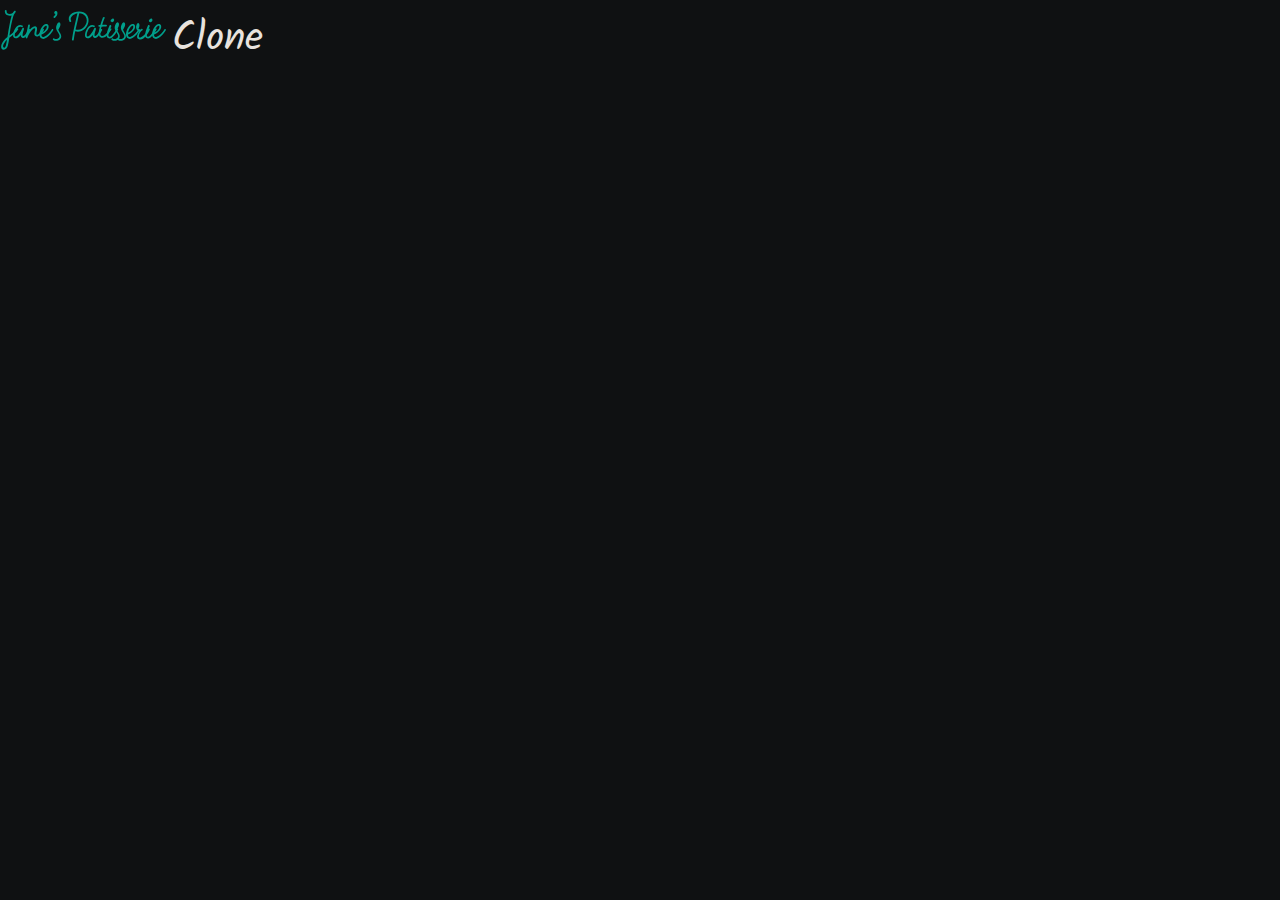
==== BakewellTart.html @ 90a3a9bd "day2" ====
<!DOCTYPE html>
<html lang="en">
<head>
    <meta charset="UTF-8">
    <meta http-equiv="X-UA-Compatible" content="IE=edge">
    <meta name="viewport" content="width=device-width, initial-scale=1.0">
    <title>BakewellTart</title>
    <link rel="stylesheet" href="css/main.css">
</head>
<body>
    <div>
        <a class="logo" href="index.html"><img class="logo-size" src='image/jp-logo.svg' alt="jp-logo"> <span class="clone">Clone</span> </a>
        </div>

</body>
</html>
---- css/main.css ----
@import url("https://fonts.googleapis.com/css2?family=Cormorant+Garamond:wght@300&family=Kalam&family=Playfair+Display&family=Square+Peg&display=swap");
* {
  -webkit-box-sizing: border-box;
          box-sizing: border-box;
}

.container {
  -webkit-box-sizing: border-box;
          box-sizing: border-box;
  display: inline-block;
  padding: 10px;
  height: 300px;
}

.left, .right {
  width: 20%;
}

.middle {
  width: 20%;
}

.container1 {
  margin-top: 57px;
  margin-left: 5%;
  font-family: 'Lucida Sans', 'Lucida Sans Regular', 'Lucida Grande', 'Lucida Sans Unicode', Geneva, Verdana, sans-serif;
  margin-left: 5%;
  -webkit-box-flex: 50%;
      -ms-flex: 50%;
          flex: 50%;
  padding-left: 10px;
  width: 40%;
  margin-bottom: 20%;
}

.left-container {
  width: 50%;
}

ul {
  list-style-type: none;
}

.container2 {
  display: -webkit-box;
  display: -ms-flexbox;
  display: flex;
  -webkit-box-orient: horizontal;
  -webkit-box-direction: normal;
      -ms-flex-direction: row;
          flex-direction: row;
  font-family: 'Lucida Sans', 'Lucida Sans Regular', 'Lucida Grande', 'Lucida Sans Unicode', Geneva, Verdana, sans-serif;
  -webkit-box-pack: end;
      -ms-flex-pack: end;
          justify-content: flex-end;
  margin-right: 5%;
  width: 40%;
  margin-bottom: 20%;
}

.container3 {
  width: 60%;
  background: url("home-header-2022.png") right/cover no-repeat;
}

.container4 {
  background: url("brownies.png") left/cover no-repeat;
  background-size: 80%;
  width: 60%;
}

.right-container {
  width: 40%;
}

.about-me {
  -webkit-box-pack: end;
      -ms-flex-pack: end;
          justify-content: flex-end;
}

.blue {
  font-size: 13px;
  color: aqua;
}

#links li {
  float: right;
  height: auto;
  width: 40px;
  margin-right: 20px;
}

.button {
  position: relative;
  color: #e8e3de;
  border: 5px;
  font-weight: 500;
  background-color: #04d4a7;
  display: inline-block;
  margin: 4px 2px;
  cursor: pointer;
}

.logo {
  -webkit-box-pack: end;
      -ms-flex-pack: end;
          justify-content: flex-end;
}

.logo-size {
  height: 50px;
  width: auto;
}

.clone {
  font-family: 'Kalam', cursive;
  font-size: 40px;
  color: #e8e3de;
}

h1 {
  color: #e8e3de;
  font-family: 'Playfair Display', serif;
  font-size: 35px;
  letter-spacing: 3px;
  line-height: 1.2;
}

h2 {
  color: #e8e3de;
  font-family: 'Playfair Display', serif;
  font-size: 30px;
  letter-spacing: 3px;
  line-height: 1.2;
}

.paragraph {
  color: #e8e3de;
  font-family: 'Cormorant Garamond', serif;
  font-size: 18px;
  letter-spacing: 1px;
  word-spacing: 1px;
  line-height: 1.8;
  font-weight: 700;
}

.row {
  display: -webkit-box;
  display: -ms-flexbox;
  display: flex;
}

.row2:after {
  -webkit-box-sizing: border-box;
          box-sizing: border-box;
  content: "";
  display: table;
  clear: both;
}

#row3 {
  display: inline;
}

.latest-recipe {
  display: inline;
}

.column {
  position: relative;
  width: 100%/3;
}

/* Stops the float property from affecting content after the columns */
.images {
  width: 100%;
  height: auto;
}

.text {
  position: flex;
  color: #e8e3de;
}

body {
  background-color: #0f1112;
  margin: 0%;
}

a:link, a:visited, a:hover, a:active {
  color: #000000;
  text-decoration: none;
}

.big-image.width {
  height: 500px;
  background: url("GlazedLemonCookies1-2-500x500.jpg") center/cover no-repeat;
  -webkit-box-pack: center;
      -ms-flex-pack: center;
          justify-content: center;
}

.menu.width {
  margin-top: 50px;
  -webkit-box-pack: center;
      -ms-flex-pack: center;
          justify-content: center;
}

.width {
  margin-left: auto;
  margin-right: auto;
  max-width: 1300px;
}
/*# sourceMappingURL=main.css.map */
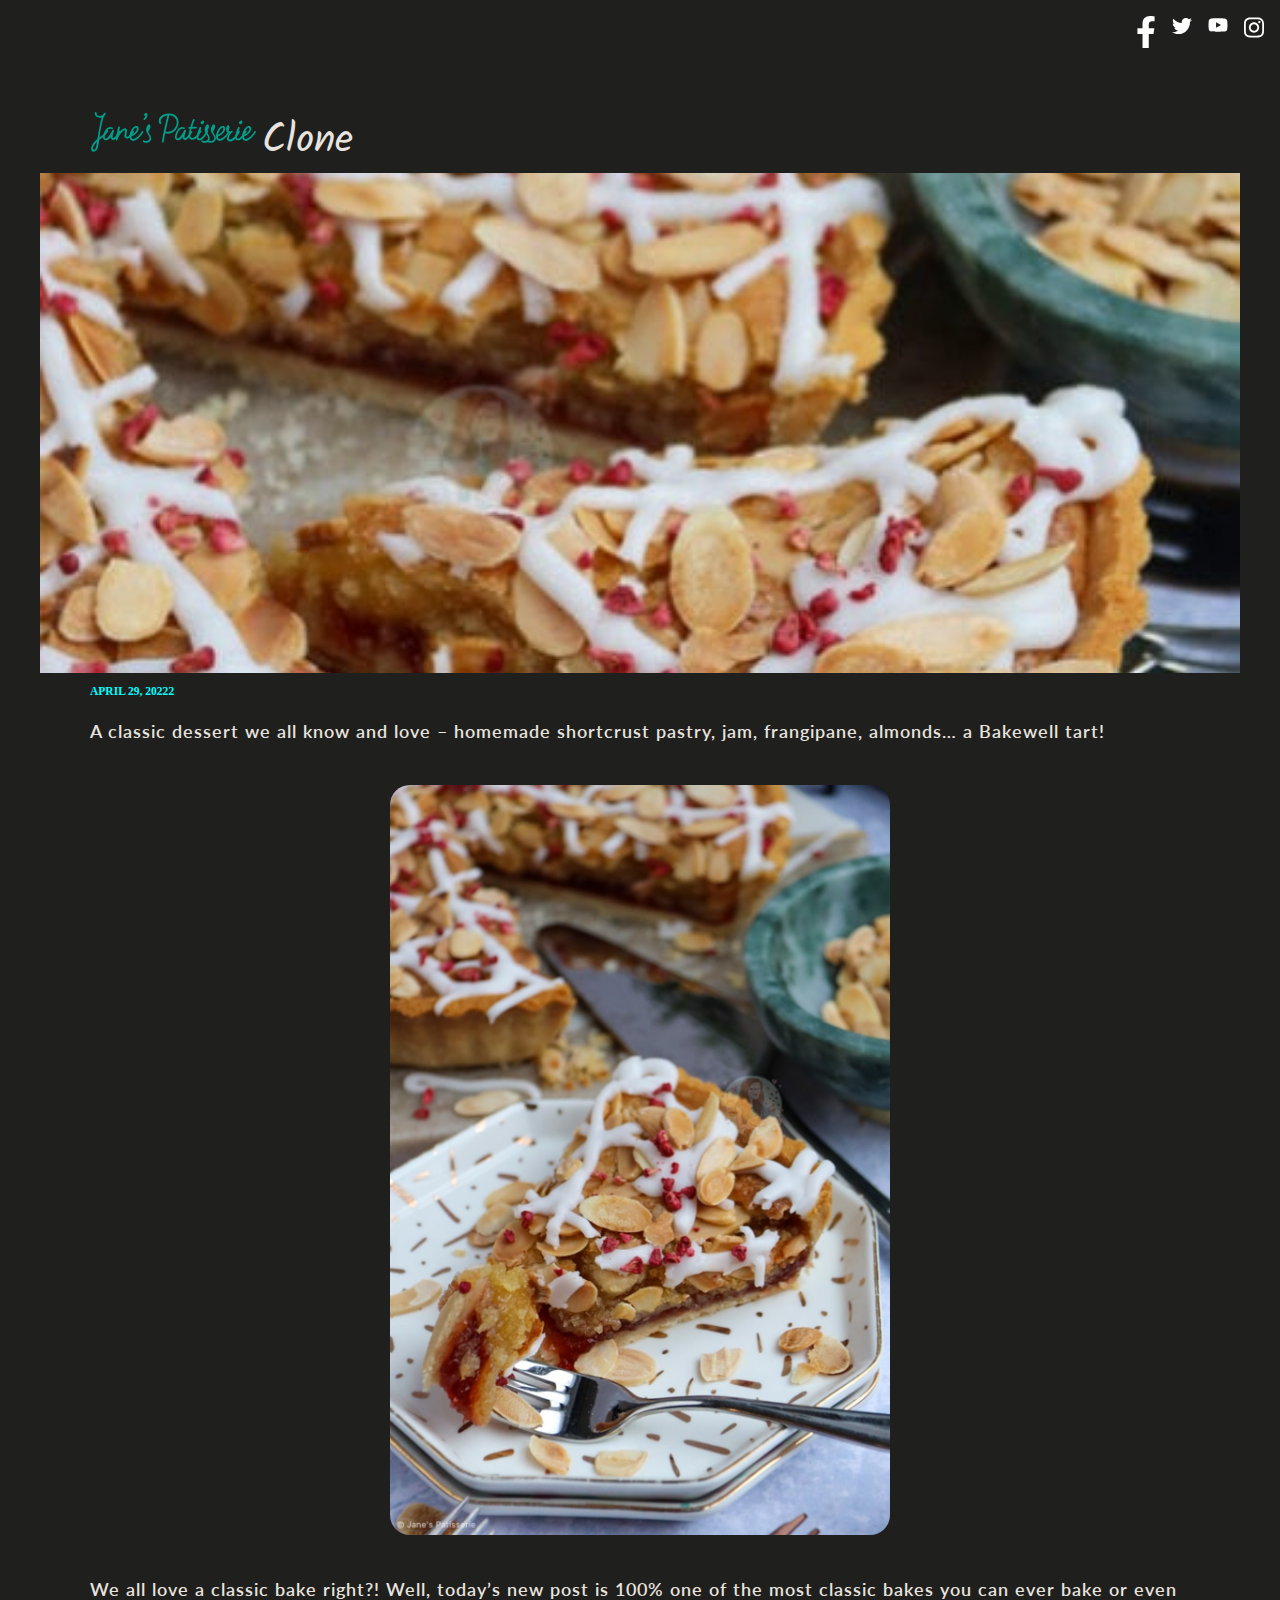
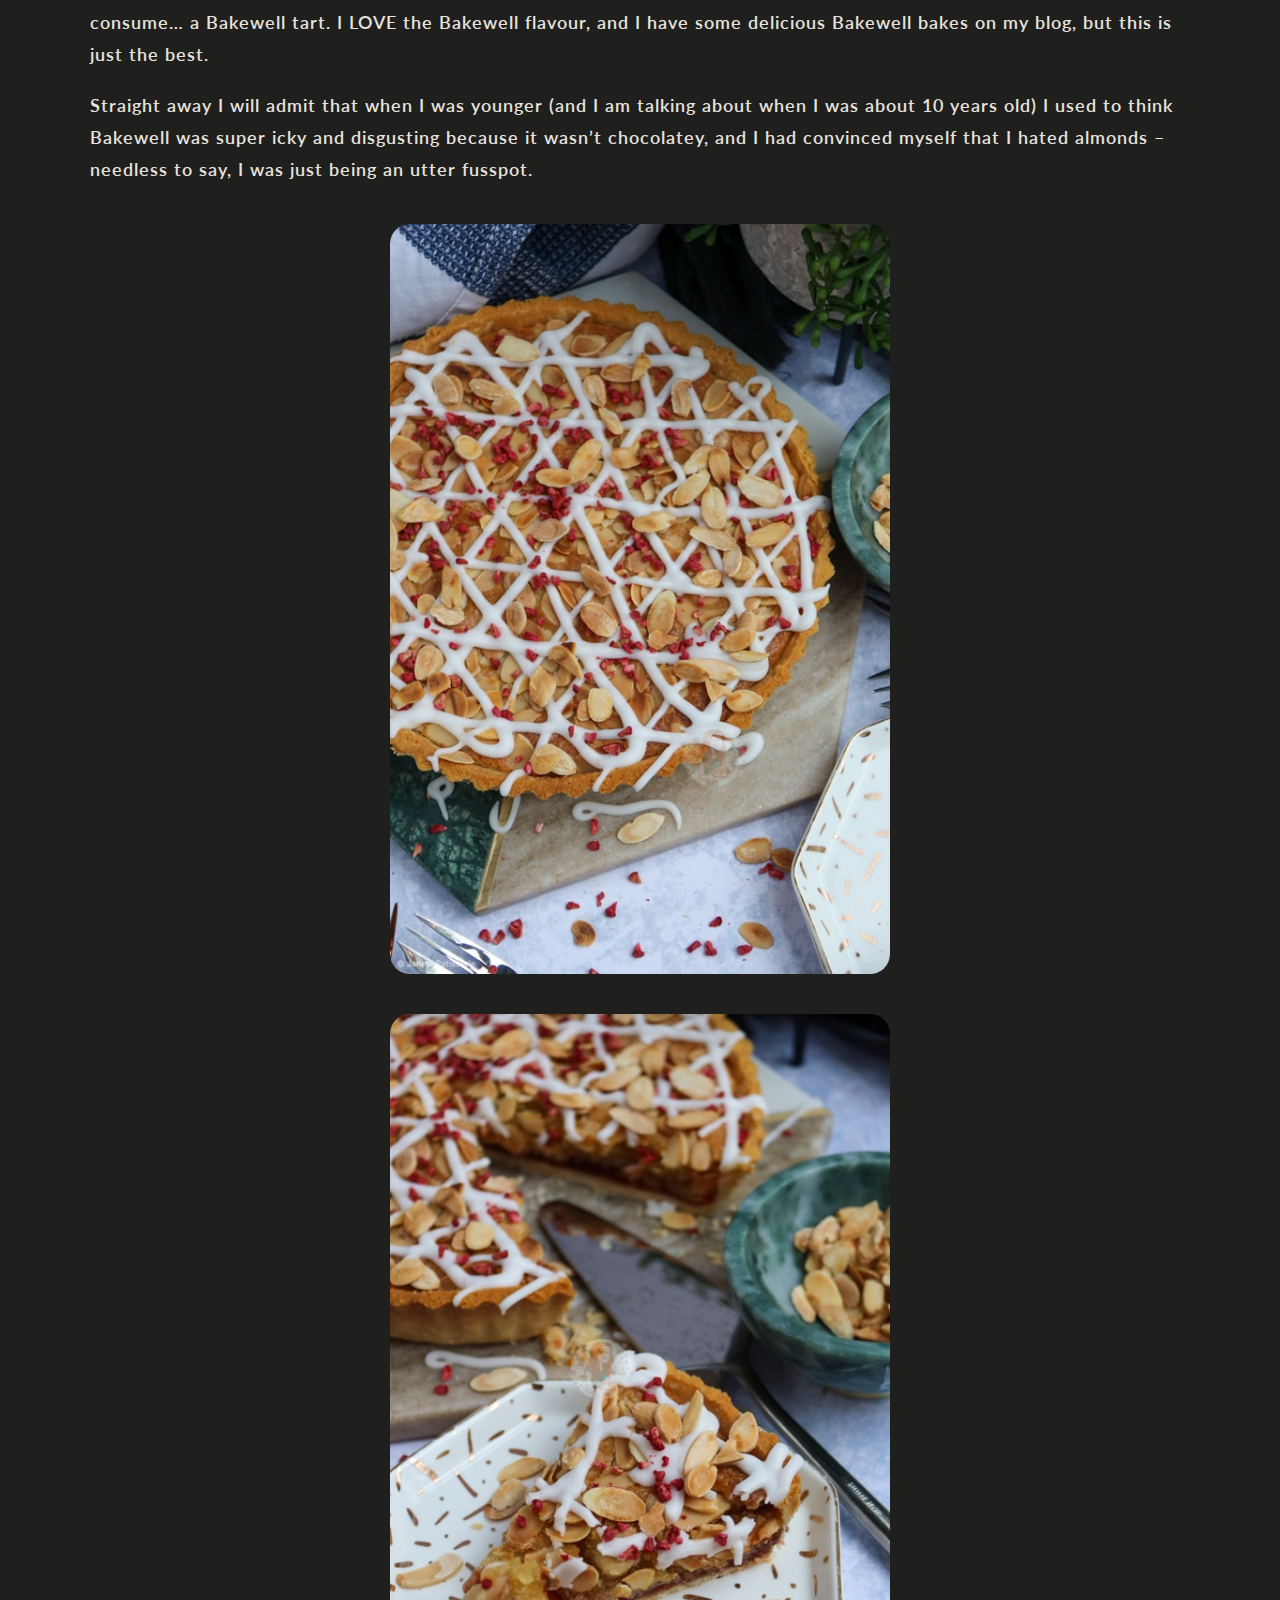
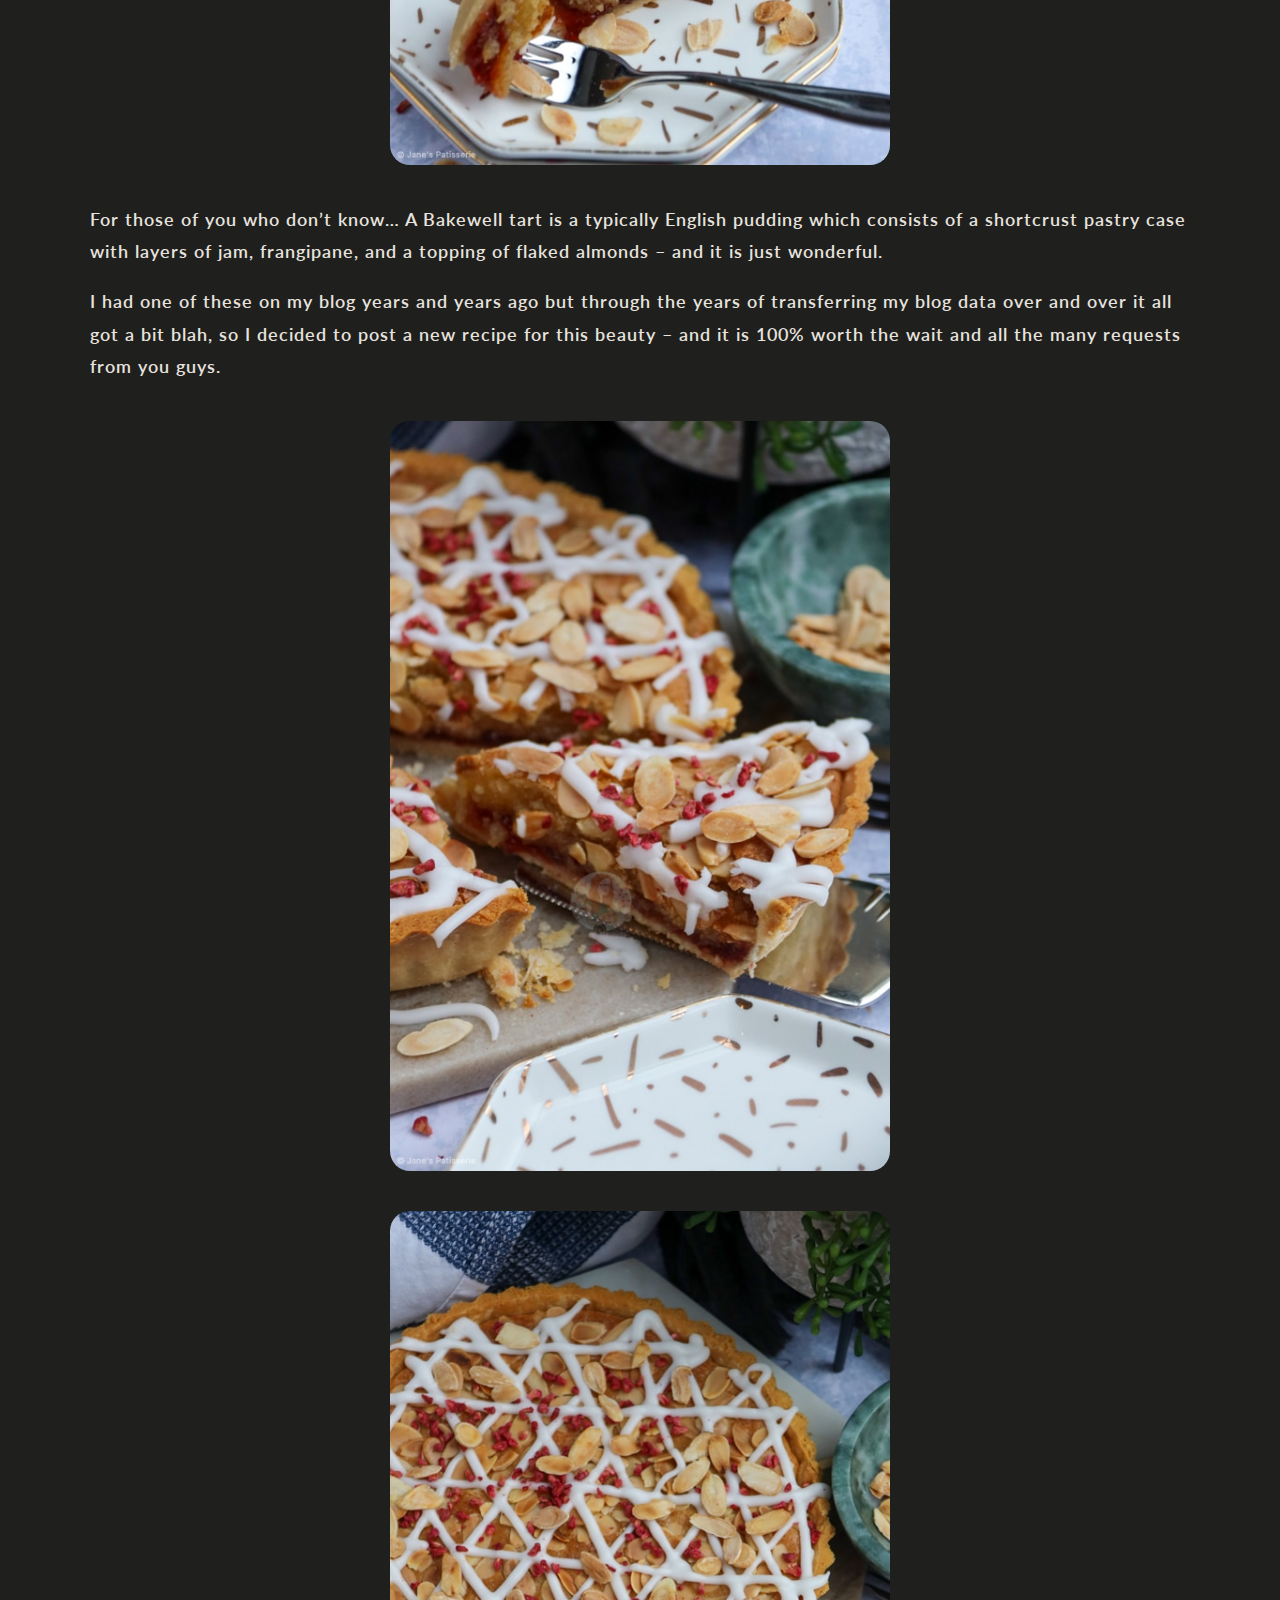
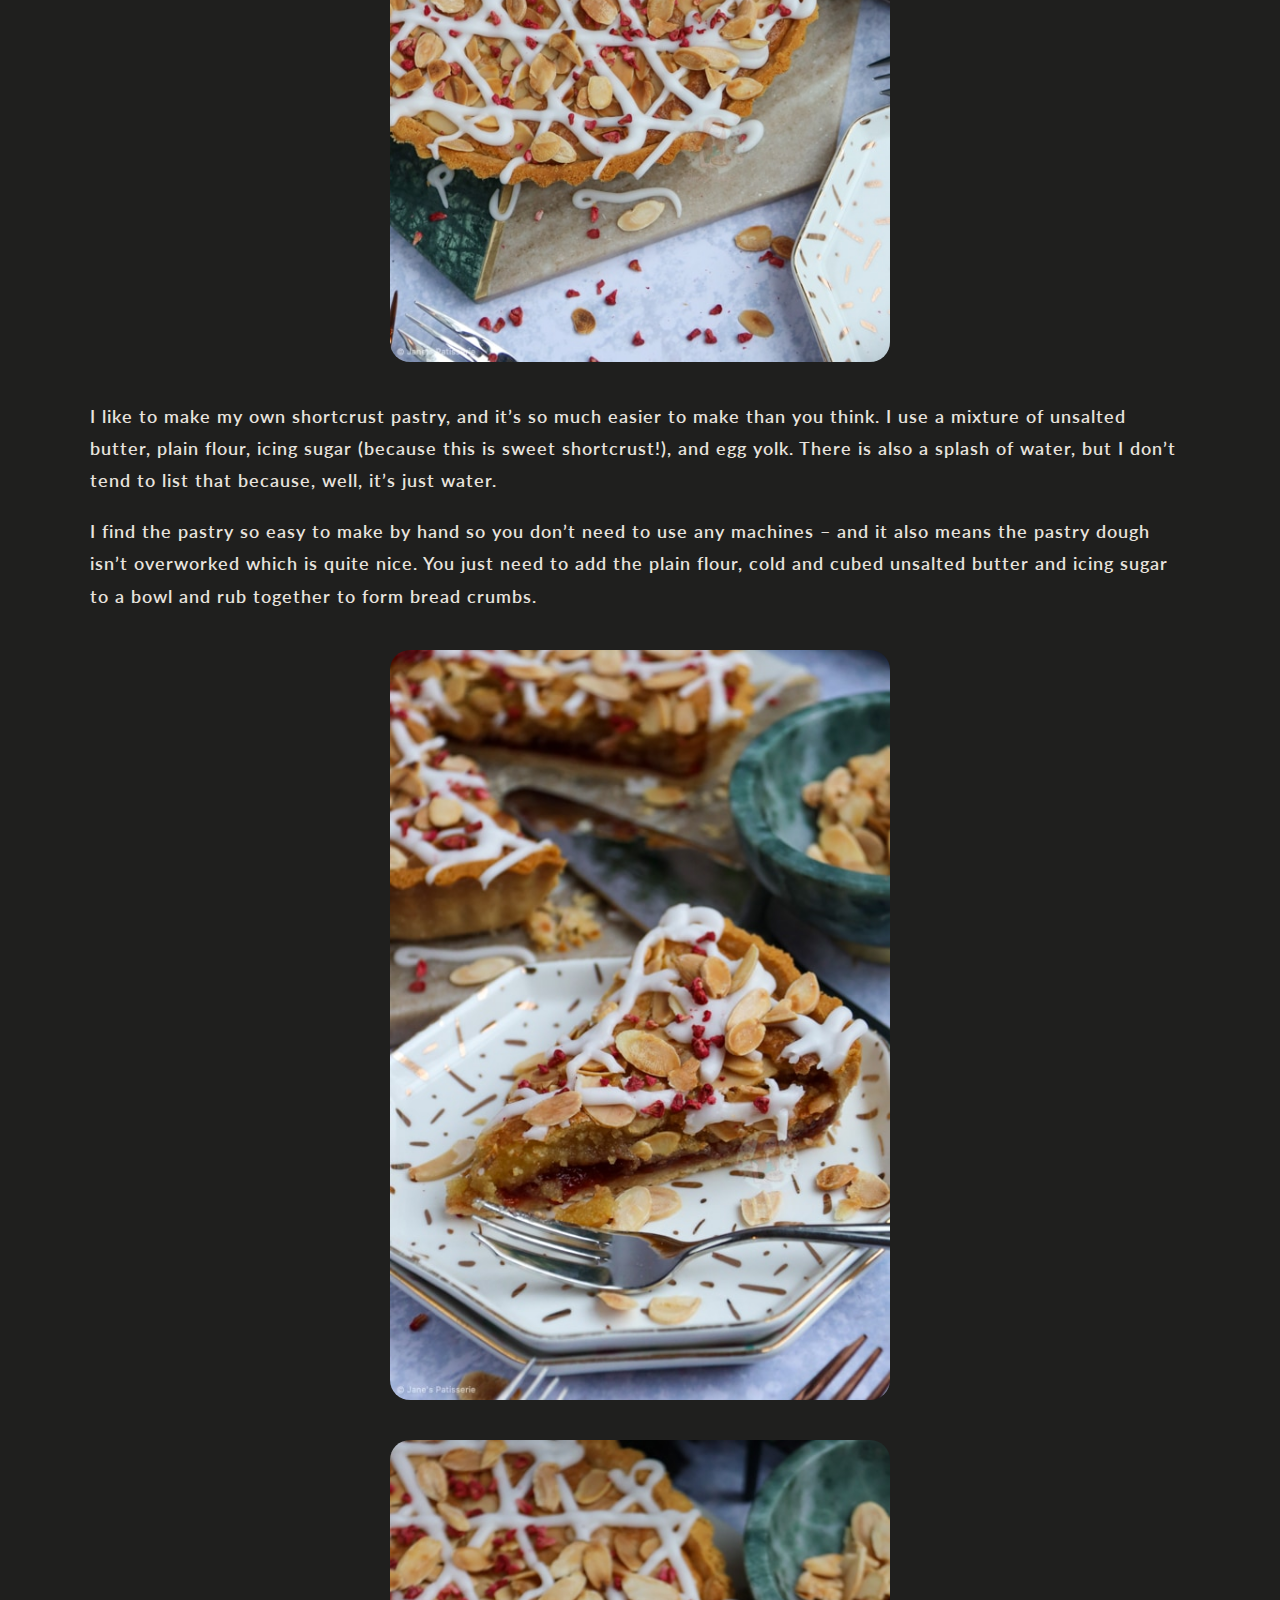
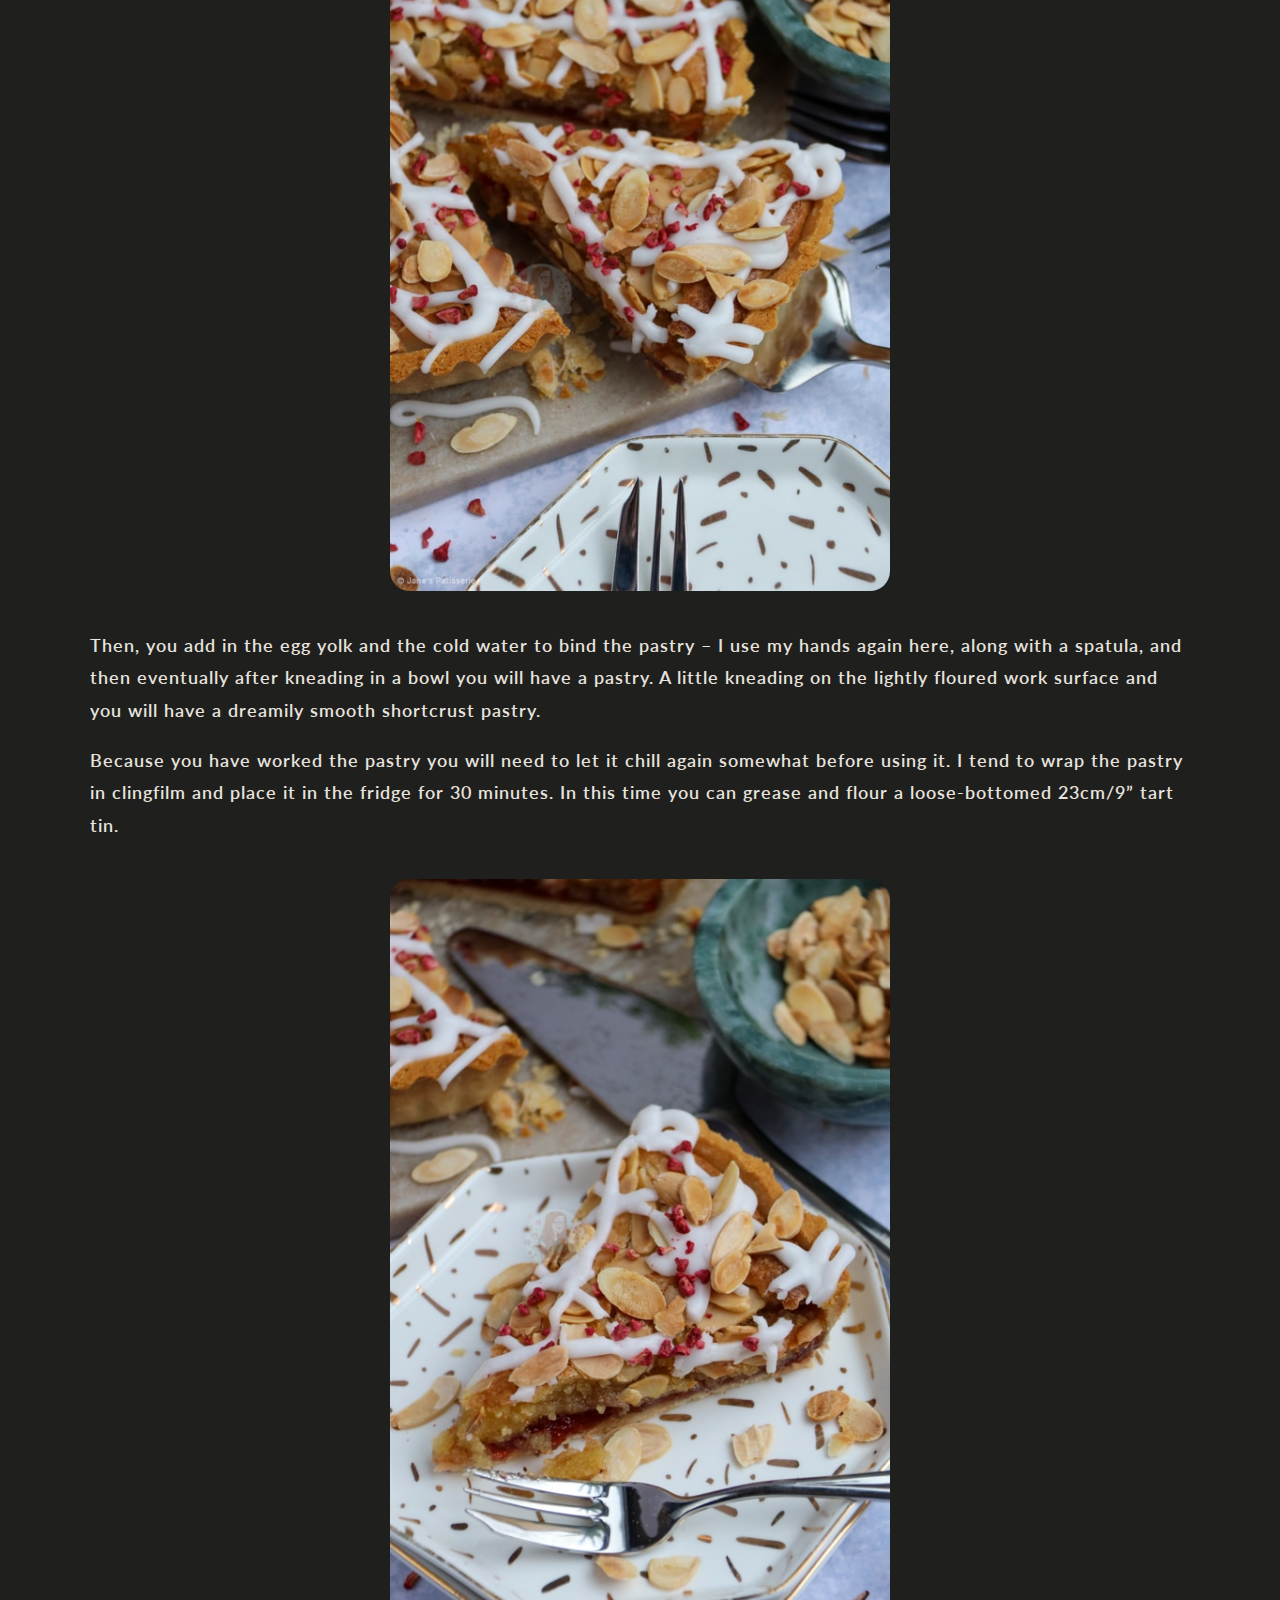
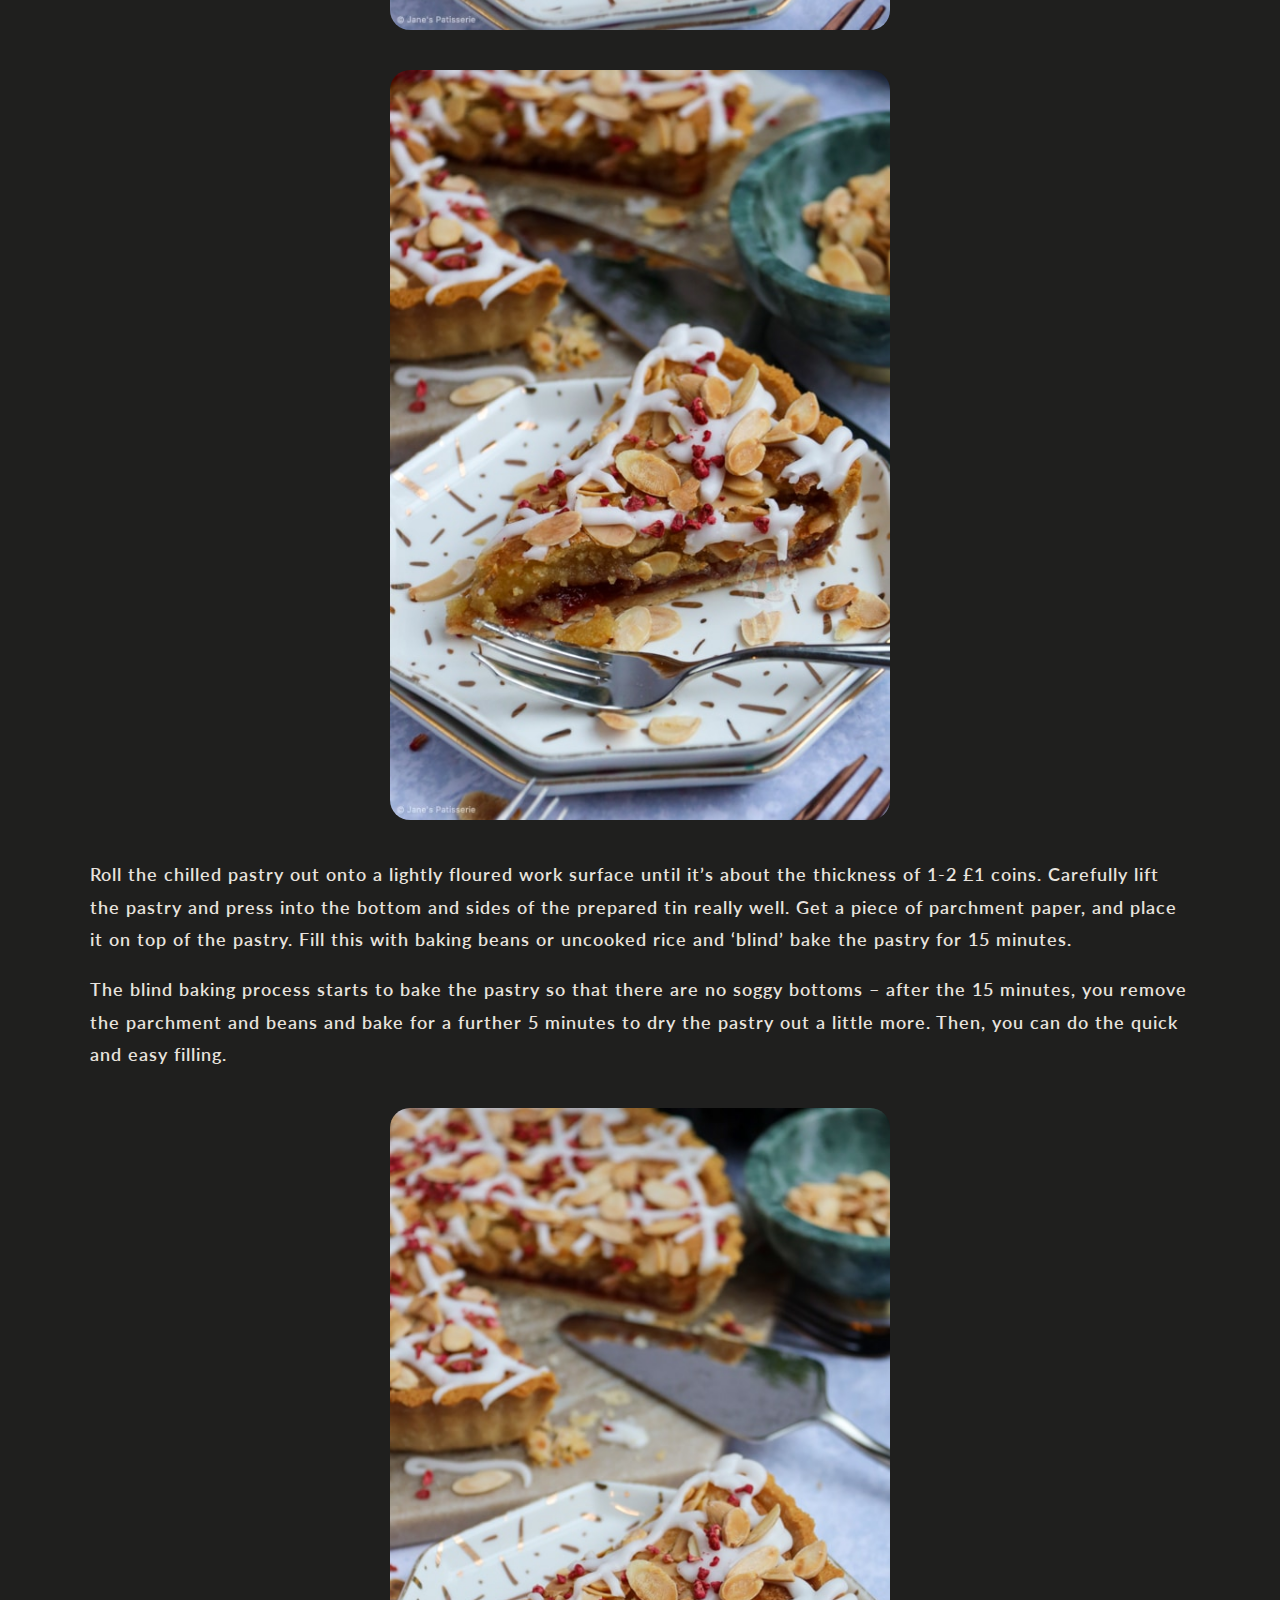
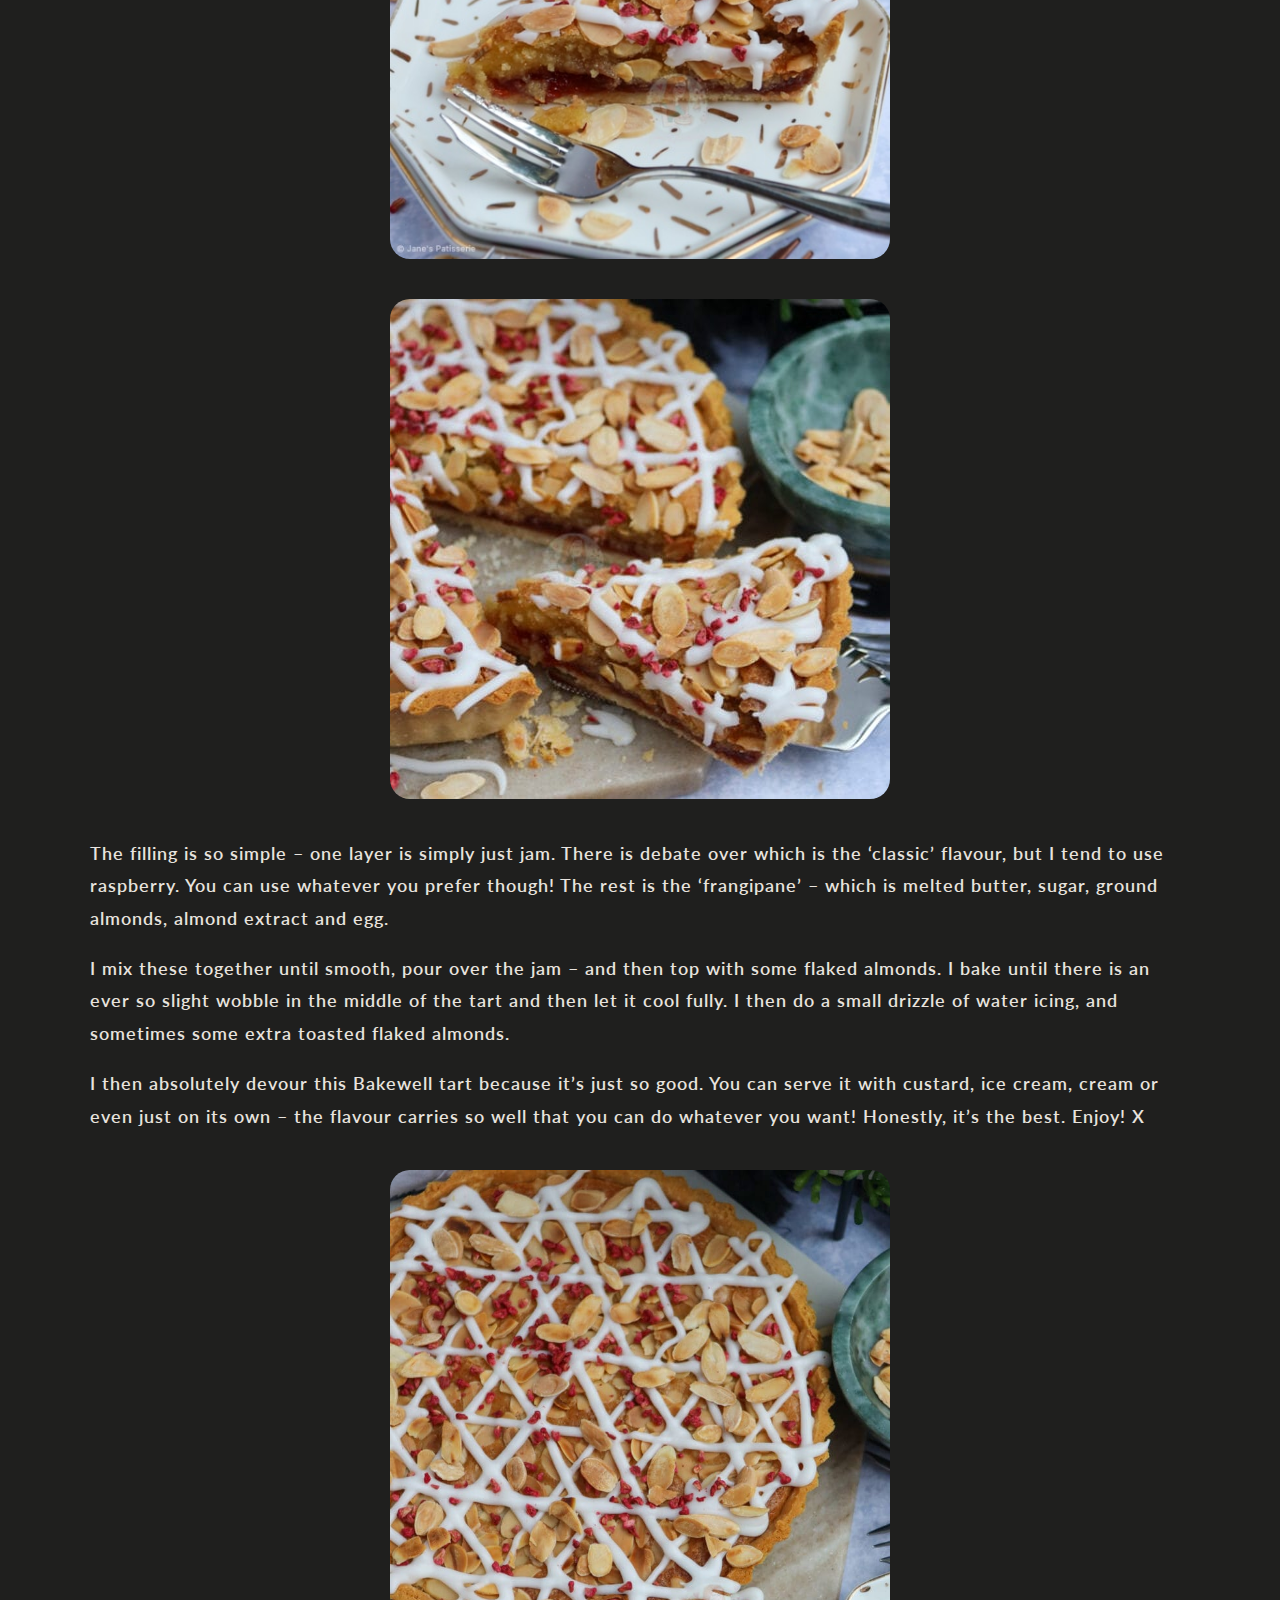
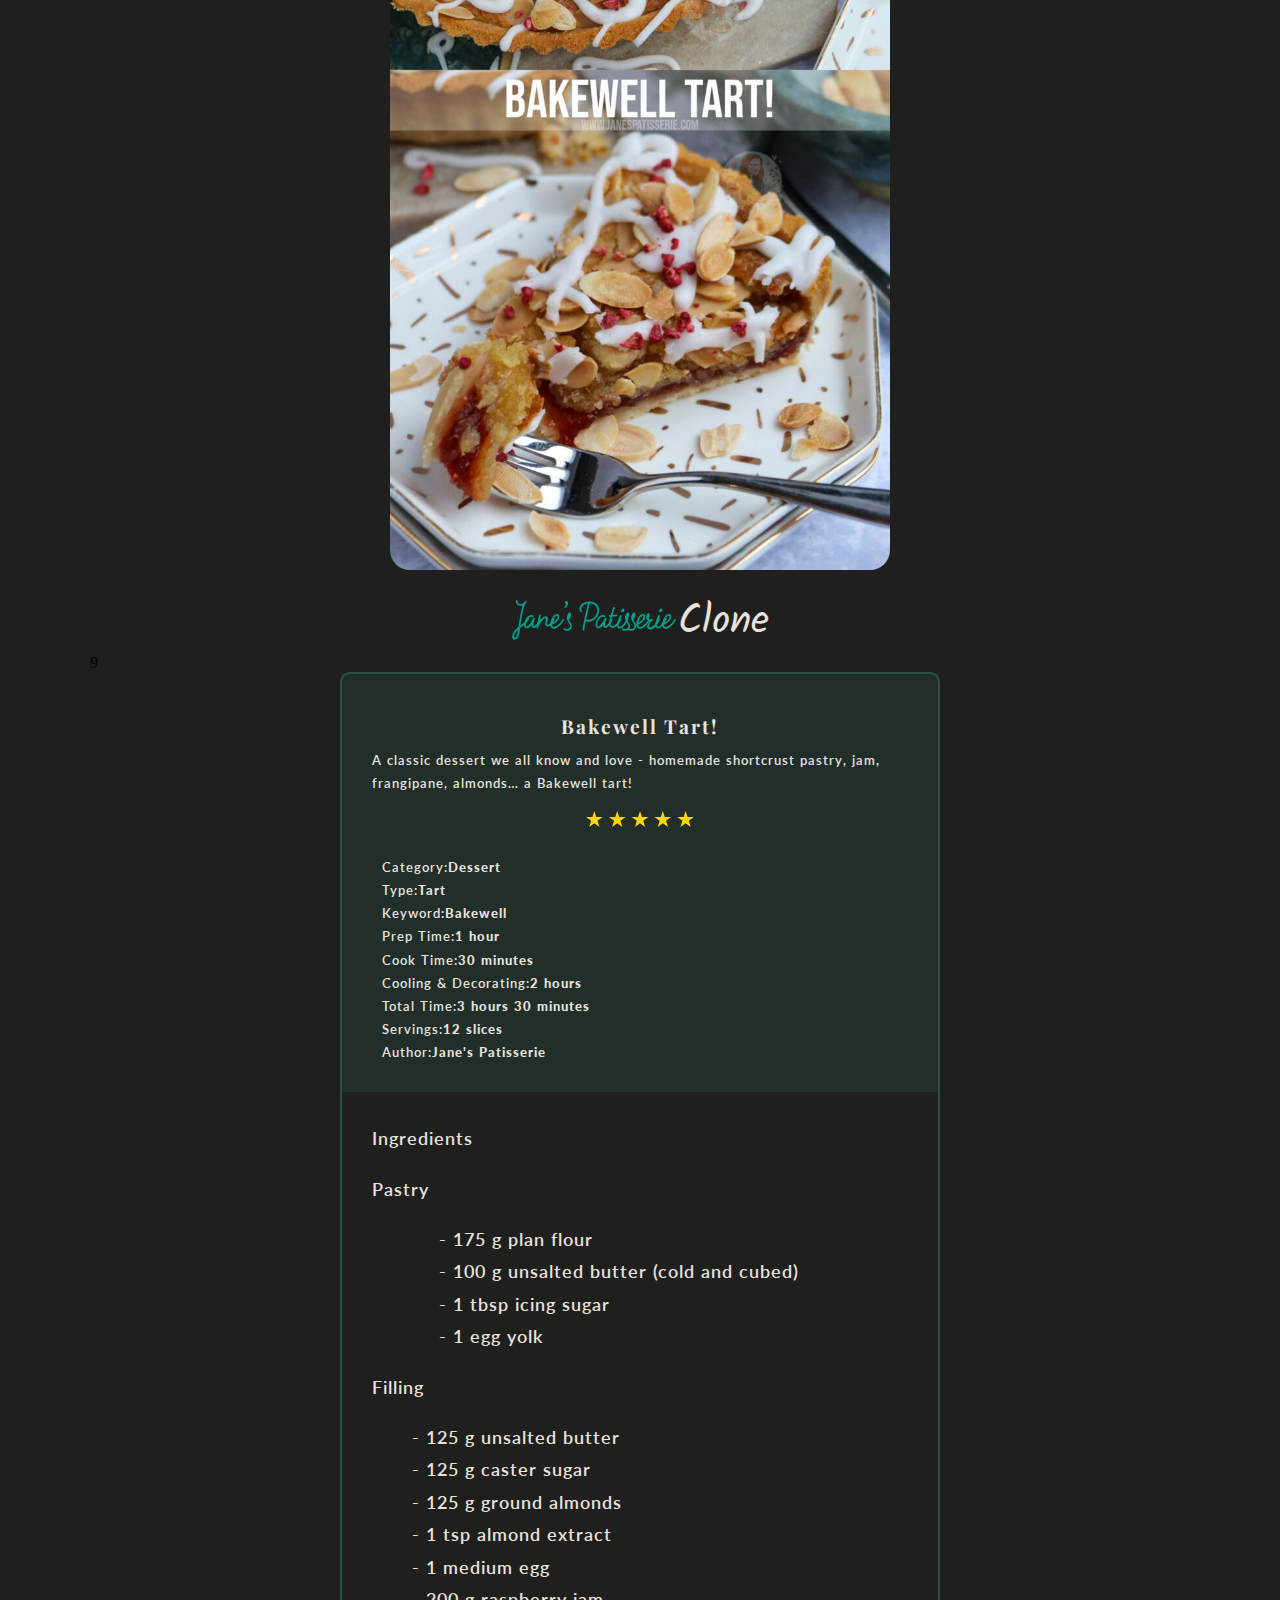
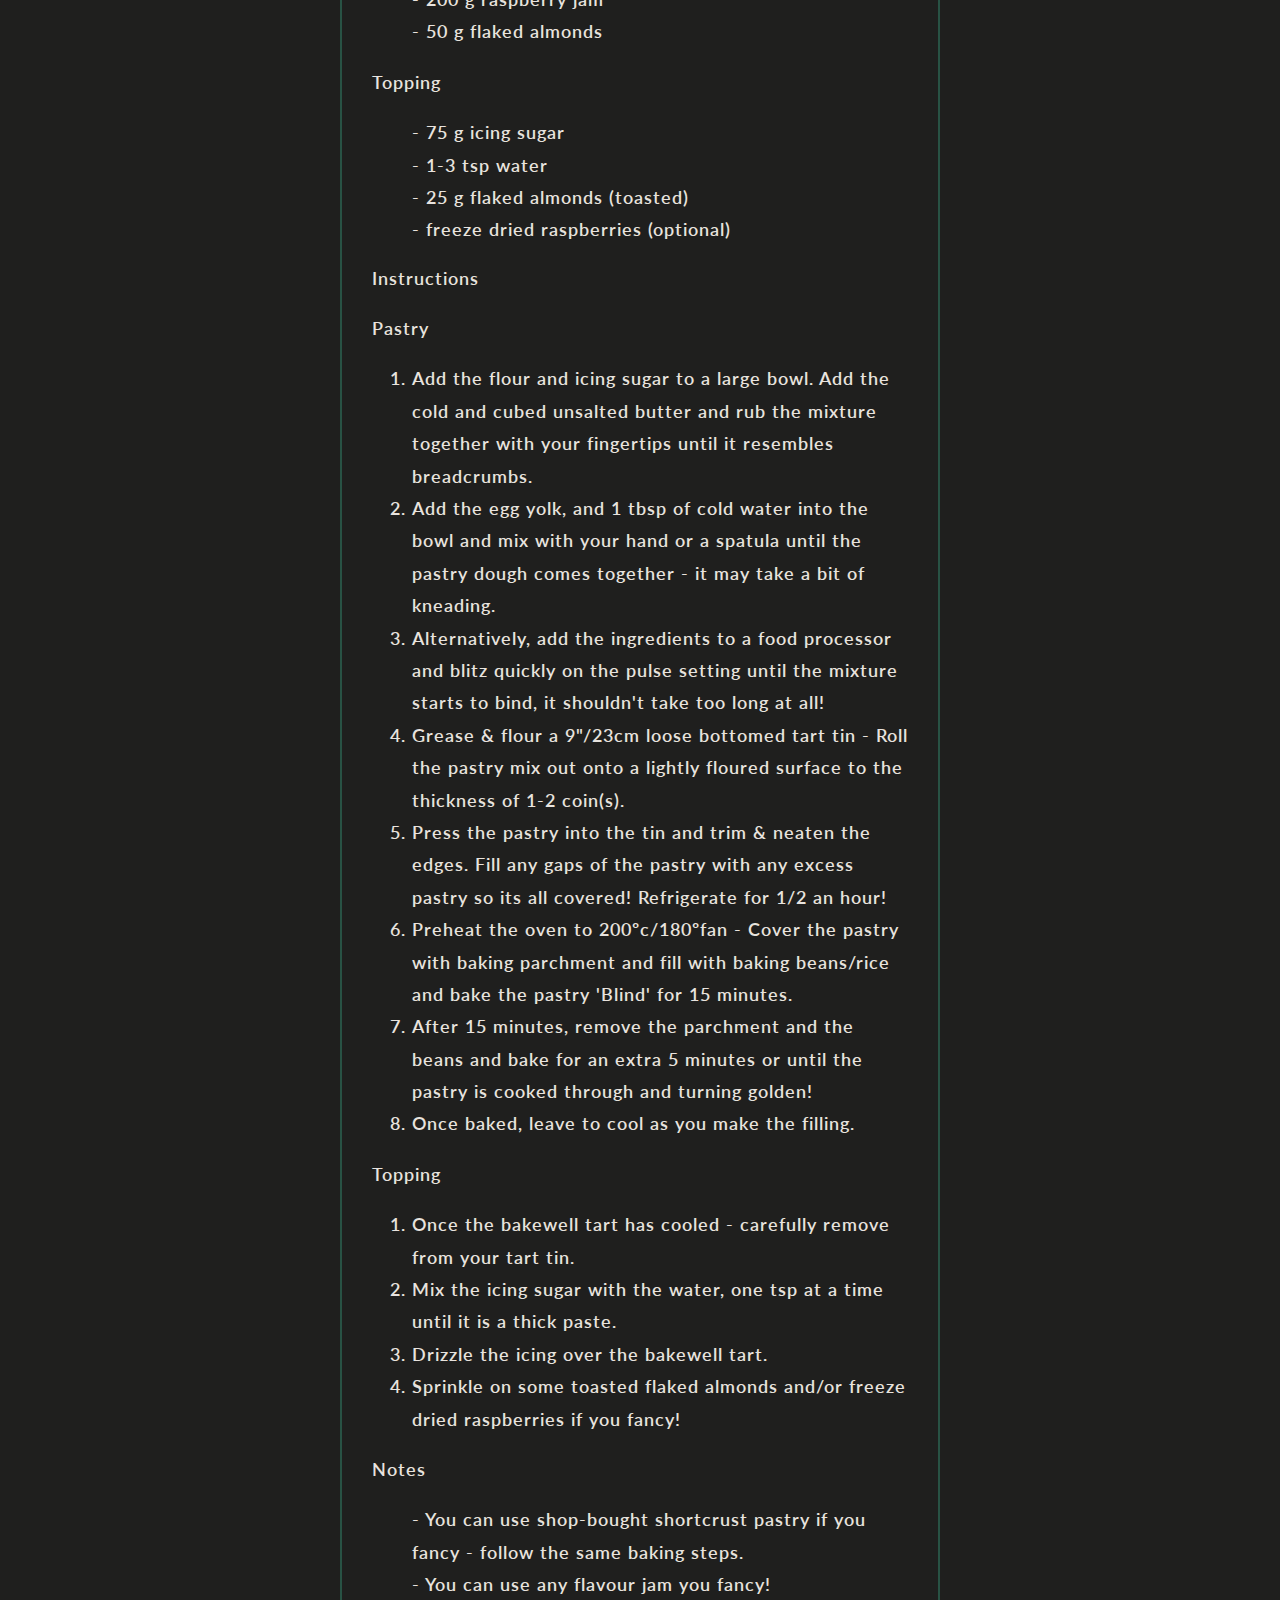
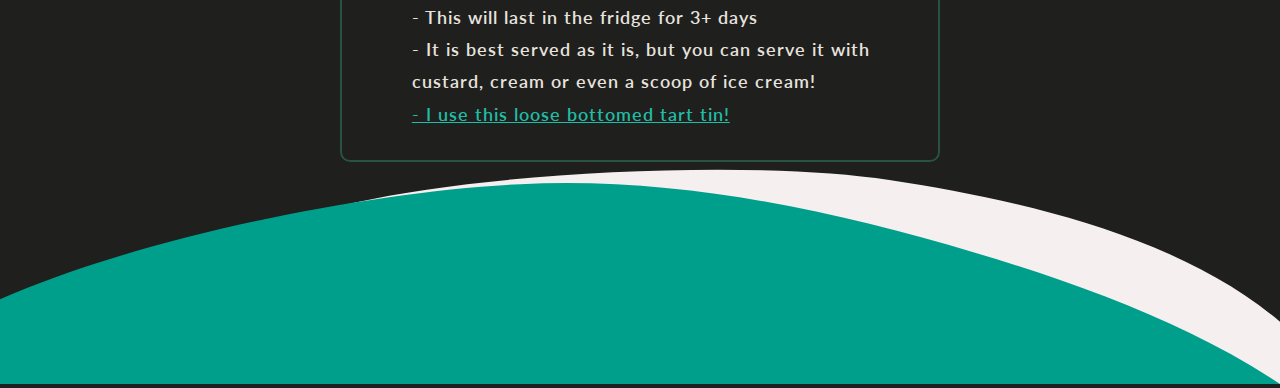
==== commit 4ee838c0: "finish all 4 page of the website" ====
--- a/BakewellTart.html
+++ b/BakewellTart.html
@@ -8,9 +8,198 @@
     <link rel="stylesheet" href="css/main.css">
 </head>
 <body>
-    <div>
+    <section>
+        <div class="container3" style="width:100%">
+            <div class="row">
+                <ul id="links">
+                    <li><a href="https://www.instagram.com/janespatisserie"><img src="image/instagram.svg" alt="instagram"></a></li>
+                    <li><a href="https://www.youtube.com/c/JanesPatisserieVlogs"><img src="image/youtube.svg" alt="youtube"></a></li>
+                    <li><a href="https://twitter.com/janespatisserie"><img src="image/twitter.svg" alt="twitter"></a></li>
+                    <li><a href="https://www.facebook.com/Janespatisserie/"><img src="image/facebook-f.svg" alt="facebook"/></a></li>
+                </ul>
+            </div>
+        </div>
+    </section>
+    <section class="menu width">
         <a class="logo" href="index.html"><img class="logo-size" src='image/jp-logo.svg' alt="jp-logo"> <span class="clone">Clone</span> </a>
-        </div>
+    </section>
+    <section class="tart big-image">
+    <!-- <img src="image/GlazedLemonCookies1-2-500x500.jpg" alt="Glazed Lemon Cookies1"> -->
+    </section>
+    <section class="desciption width">
+        <h3 class="blue">APRIL 29, 20222</h3>
+        <title class="hero">
+            Bakewell Tart!
+        </title>
+        <p class="recipefont">A classic dessert we all know and love – homemade shortcrust pastry, jam, frangipane, almonds… a Bakewell tart!  </p>
+        <div class="center">
+            <img class="recipeimage" src="image/Tart/BakewellTart11-2.jpg" >
+        </div>
+        <p class="recipefont">We all love a classic bake right?! Well, today’s new post is 100% one of the most classic bakes you can ever bake or even consume… a Bakewell tart. I LOVE the Bakewell flavour, and I have some delicious Bakewell bakes on my blog, but this is just the best.  </p>
+        <p class="recipefont">Straight away I will admit that when I was younger (and I am talking about when I was about 10 years old) I used to think Bakewell was super icky and disgusting because it wasn’t chocolatey, and I had convinced myself that I hated almonds – needless to say, I was just being an utter fusspot. </p>
+        <div class="center">
+            <img class="recipeimage" src="image/Tart/BakewellTart2-2.jpg" >
+        </div>
+        <div class="center">
+            <img class="recipeimage" src="image/Tart/BakewellTart12-2.jpg" >
+        </div>
+        <p class="recipefont">
+            For those of you who don’t know… A Bakewell tart is a typically English pudding which consists of a shortcrust pastry case with layers of jam, frangipane, and a topping of flaked almonds – and it is just wonderful. 
+        </p>
+        <p class="recipefont">
+            I had one of these on my blog years and years ago but through the years of transferring my blog data over and over it all got a bit blah, so I decided to post a new recipe for this beauty – and it is 100% worth the wait and all the many requests from you guys. 
+        </p>
+        <div class="center">
+            <img class="recipeimage" src="image/Tart/BakewellTart3-2.jpg" >
+        </div>
+        <div class="center">
+            <img class="recipeimage" src="image/Tart/BakewellTart2-2.jpg" >
+        </div>
+        <p class="recipefont">I like to make my own shortcrust pastry, and it’s so much easier to make than you think. I use a mixture of unsalted butter, plain flour, icing sugar (because this is sweet shortcrust!), and egg yolk. There is also a splash of water, but I don’t tend to list that because, well, it’s just water. 
+        </p>
+        <p class="recipefont">
+            I find the pastry so easy to make by hand so you don’t need to use any machines – and it also means the pastry dough isn’t overworked which is quite nice. You just need to add the plain flour, cold and cubed unsalted butter and icing sugar to a bowl and rub together to form bread crumbs. 
+        </p>
+        <div class="center">
+            <img class="recipeimage" src="image/Tart/BakewellTart10-2.jpg" >
+        </div>
+        <div class="center">
+            <img class="recipeimage" src="image/Tart/BakewellTart4-2.jpg" >
+        </div>
+        <p class="recipefont">
+            Then, you add in the egg yolk and the cold water to bind the pastry – I use my hands again here, along with a spatula, and then eventually after kneading in a bowl you will have a pastry. A little kneading on the lightly floured work surface and you will have a dreamily smooth shortcrust pastry. 
+        </p>
+        <p class="recipefont">
+            Because you have worked the pastry you will need to let it chill again somewhat before using it. I tend to wrap the pastry in clingfilm and place it in the fridge for 30 minutes. In this time you can grease and flour a loose-bottomed 23cm/9” tart tin. 
+        </p>
+        <div class="center">
+            <img class="recipeimage" src="image/Tart/BakewellTart9-2.jpg" >
+        </div>
+        <div class="center">
+            <img class="recipeimage" src="image/Tart/BakewellTart10-2.jpg" >
+        </div>
+        <p class="recipefont">
+            Roll the chilled pastry out onto a lightly floured work surface until it’s about the thickness of 1-2 £1 coins. Carefully lift the pastry and press into the bottom and sides of the prepared tin really well. Get a piece of parchment paper, and place it on top of the pastry. Fill this with baking beans or uncooked rice and ‘blind’ bake the pastry for 15 minutes. 
+        </p>
+        <p class="recipefont">
+            The blind baking process starts to bake the pastry so that there are no soggy bottoms – after the 15 minutes, you remove the parchment and beans and bake for a further 5 minutes to dry the pastry out a little more. Then, you can do the quick and easy filling. 
+        </p>
+        <div class="center">
+            <img class="recipeimage" src="image/Tart/BakewellTart6-2.jpg" >
+        </div>
+        <div class="center">
+            <img class="recipeimage" src="image/Tart/BakewellTart5-2-500x500.jpg" >
+        </div>
+        <p class="recipefont">
+            The filling is so simple – one layer is simply just jam. There is debate over which is the ‘classic’ flavour, but I tend to use raspberry. You can use whatever you prefer though! The rest is the ‘frangipane’ – which is melted butter, sugar, ground almonds, almond extract and egg. 
+        </p>
+        <p class="recipefont">
+            I mix these together until smooth, pour over the jam – and then top with some flaked almonds. I bake until there is an ever so slight wobble in the middle of the tart and then let it cool fully. I then do a small drizzle of water icing, and sometimes some extra toasted flaked almonds. 
+        </p>
+        <p class="recipefont">
+            I then absolutely devour this Bakewell tart because it’s just so good. You can serve it with custard, ice cream, cream or even just on its own – the flavour carries so well that you can do whatever you want! Honestly, it’s the best. Enjoy! X
+        </p>
+        <div class="center">
+            <img class="recipeimage" src="image/Tart/bakewelltart-768x1536.jpg" >
+        </div>
+        <div class="recipe-break">
+            <div class="reciper-break-inner">
+              <img class="logo-size" src='image/jp-logo.svg' alt="jp-logo"> <span class="clone">Clone</span>  
+            </div>
+            
+        </div>9
+        
 
+    
+    </section>
+    <section class="recipe-container">
+        <div class="recipe-summary">
+            <div style="margin:5%">
+                <h1 class ="hero center">Bakewell Tart!</h1>
+                <p class="paragraph">
+                    A classic dessert we all know and love - homemade shortcrust pastry, jam, frangipane, almonds… a Bakewell tart!  
+                <p>
+                    <img class="star" src="image/5-star.svg" alt="5 stars">
+
+            </div>
+            
+            <section >
+                <ul >
+                    <li class="paragraph "> Category:<b>Dessert</b></li>
+                    <li class="paragraph "> Type:<b>Tart</b></li>
+                    <li class="paragraph "> Keyword:<b>Bakewell</b></li>
+                    <li class="paragraph "> Prep Time:<b>1 hour</b></li>
+                    <li class="paragraph "> Cook Time:<b>30 minutes</b></li>
+                    <li class="paragraph "> Cooling & Decorating:<b>2 hours</b></li>
+                    <li class="paragraph "> Total Time:<b>3 hours 30 minutes</b></li>
+                    <li class="paragraph "> Servings:<b >12 slices</b></li>
+                    <li class="paragraph "> Author:<b>Jane's Patisserie</b></li>
+                </ul>
+            </section>  
+        </div> 
+        <section style="margin:5%">
+            <h2 class="recipefont title"  >Ingredients</h2>
+            <h3 class="recipefont ">Pastry</h3>
+            <ul style="margin-left:5%">
+                
+                <li class="recipefont ">- 175 g plan flour</li>
+                <li class="recipefont ">- 100 g unsalted butter (cold and cubed)</li>
+                <li class="recipefont ">- 1 tbsp icing sugar </li>
+                <li class="recipefont ">- 1 egg yolk</li>
+               
+            </ul>
+            <h3 class="recipefont">Filling</h3>
+            <ul>
+                
+                <li class="recipefont " >- 125 g unsalted butter </li>
+                <li class="recipefont ">- 125 g caster sugar </li>
+                <li class="recipefont ">- 125 g ground almonds </li>
+                <li class="recipefont ">- 1 tsp almond extract </li>
+                <li class="recipefont ">- 1 medium egg</li>
+                <li class="recipefont ">- 200 g raspberry jam</li>
+                <li class="recipefont ">- 50 g flaked almonds </li>
+               
+            </ul>
+            <h3 class="recipefont">Topping</h3>
+            <ul >
+                <li class="recipefont ">- 75 g icing sugar </li>
+                <li class="recipefont ">- 1-3 tsp water</li>
+                <li class="recipefont ">- 25 g flaked almonds (toasted)</li>
+                <li class="recipefont ">- freeze dried raspberries (optional) </li>
+            </ul>
+
+            <h2 class="recipefont " >Instructions</h2>
+            <h3 class="recipefont " >Pastry</h3>
+            <ol  >
+                <li class="recipefont ">Add the flour and icing sugar to a large bowl. Add the cold and cubed unsalted butter and rub the mixture together with your fingertips until it resembles breadcrumbs.</li>
+                <li class="recipefont ">Add the egg yolk, and 1 tbsp of cold water into the bowl and mix with your hand or a spatula until the pastry dough comes together - it may take a bit of kneading.</li>
+                <li class="recipefont ">Alternatively, add the ingredients to a food processor and blitz quickly on the pulse setting until the mixture starts to bind, it shouldn't take too long at all!</li>
+                <li class="recipefont ">Grease & flour a 9"/23cm loose bottomed tart tin - Roll the pastry mix out onto a lightly floured surface to the thickness of 1-2 coin(s).</li>
+                <li class="recipefont ">Press the pastry into the tin and trim & neaten the edges. Fill any gaps of the pastry with any excess pastry so its all covered! Refrigerate for 1/2 an hour!</li>
+                <li class="recipefont ">Preheat the oven to 200ºc/180ºfan - Cover the pastry with baking parchment and fill with baking beans/rice and bake the pastry 'Blind' for 15 minutes.</li>
+                <li class="recipefont ">After 15 minutes, remove the parchment and the beans and bake for an extra 5 minutes or until the pastry is cooked through and turning golden! </li>
+                <li class="recipefont ">Once baked, leave to cool as you make the filling.</li>
+            </ol>
+            <h3 class="recipefont ">Topping</h3>
+            <ol> 
+                <li class="recipefont">Once the bakewell tart has cooled - carefully remove from your tart tin.</li>
+                <li class="recipefont">Mix the icing sugar with the water, one tsp at a time until it is a thick paste.</li>
+                <li class="recipefont">Drizzle the icing over the bakewell tart.</li>
+                <li class="recipefont">Sprinkle on some toasted flaked almonds and/or freeze dried raspberries if you fancy!</li>
+            </ol>
+            <h3 class="recipefont" >Notes</h3>
+            <ul>
+                
+                <li class="recipefont">- You can use shop-bought shortcrust pastry if you fancy - follow the same baking steps.  </li>
+                <li class="recipefont">- You can use any flavour jam you fancy!  </li>
+                <li class="recipefont">- This will last in the fridge for 3+ days</li>
+                <li class="recipefont">- It is best served as it is, but you can serve it with custard, cream or even a scoop of ice cream! </li>
+                <a href="https://www.amazon.co.uk/MasterClass-Non-Stick-Fluted-Quiche-Loose/dp/B000FUAFTG/ref=as_li_ss_tl?crid=2FL9V5PJBW8XB&dchild=1&keywords=23cm+fluted+tart+tin+loose+bottom&qid=1585938395&sprefix=23cm+,aps,156&sr=8-2&linkCode=sl1&tag=janespati04-21&linkId=2feeab7709be1ce7b5cabc0b4a3236eb&language=en_GB"><li class="recipefont hyperlink">- I use this loose bottomed tart tin! </li></a>
+            </ul>
+        </section>
+    </section>
+    <section >
+        <img src="image/footer-curve.svg">
+    </section>
 </body>
 </html>--- a/css/main.css
+++ b/css/main.css
@@ -1,36 +1,74 @@
-@import url("https://fonts.googleapis.com/css2?family=Cormorant+Garamond:wght@300&family=Kalam&family=Playfair+Display&family=Square+Peg&display=swap");
+@import url("https://fonts.googleapis.com/css2?family=Cormorant+Garamond:wght@300&family=Kalam&family=Lato:wght@300&family=Playfair+Display&family=Square+Peg&display=swap");
 * {
   -webkit-box-sizing: border-box;
           box-sizing: border-box;
 }
 
+.homepage {
+  background: url("home-header-2022.png") right/cover no-repeat;
+  background-size: 40%;
+  max-height: 900px;
+  height: auto;
+}
+
+.title {
+  color: #e8e3de;
+  font-family: 'Cormorant Garamond', serif;
+  letter-spacing: 1px;
+  word-spacing: 1px;
+  line-height: 1.8;
+  font-weight: 700;
+  font-size: 1.4vw;
+}
+
+.title:hover {
+  text-decoration: underline;
+}
+
+.hero {
+  color: #e8e3de;
+  font-family: 'Playfair Display', serif;
+  letter-spacing: 2px;
+  line-height: 1;
+  font-size: 1.5vw;
+}
+
+.space {
+  margin-top: 2%;
+  margin-bottom: 2%;
+}
+
 .container {
-  -webkit-box-sizing: border-box;
-          box-sizing: border-box;
-  display: inline-block;
-  padding: 10px;
-  height: 300px;
-}
-
-.left, .right {
-  width: 20%;
+  height: auto;
+}
+
+.glow {
+  border-color: #b64242;
+  -webkit-box-shadow: 0 0 30px #b64242;
+          box-shadow: 0 0 30px #b64242;
+  border-radius: 5px;
+}
+
+.right {
+  width: 27%;
+}
+
+.left {
+  width: 27%;
 }
 
 .middle {
-  width: 20%;
+  width: 27%;
 }
 
 .container1 {
-  margin-top: 57px;
-  margin-left: 5%;
+  margin-top: 5%;
+  margin-left: 15%;
   font-family: 'Lucida Sans', 'Lucida Sans Regular', 'Lucida Grande', 'Lucida Sans Unicode', Geneva, Verdana, sans-serif;
-  margin-left: 5%;
-  -webkit-box-flex: 50%;
-      -ms-flex: 50%;
-          flex: 50%;
+  margin-left: 15%;
   padding-left: 10px;
   width: 40%;
-  margin-bottom: 20%;
+  height: 1000px;
 }
 
 .left-container {
@@ -53,24 +91,31 @@
   -webkit-box-pack: end;
       -ms-flex-pack: end;
           justify-content: flex-end;
-  margin-right: 5%;
+  margin-right: 10%;
   width: 40%;
   margin-bottom: 20%;
 }
 
 .container3 {
   width: 60%;
-  background: url("home-header-2022.png") right/cover no-repeat;
+  display: -webkit-box;
+  display: -ms-flexbox;
+  display: flex;
+  -webkit-box-pack: end;
+      -ms-flex-pack: end;
+          justify-content: flex-end;
 }
 
 .container4 {
   background: url("brownies.png") left/cover no-repeat;
   background-size: 80%;
-  width: 60%;
+  width: 50%;
 }
 
 .right-container {
-  width: 40%;
+  width: 50%;
+  margin-top: 10%;
+  margin-right: 5%;
 }
 
 .about-me {
@@ -80,26 +125,56 @@
 }
 
 .blue {
-  font-size: 13px;
+  font-size: 0.9vw;
   color: aqua;
 }
 
 #links li {
   float: right;
-  height: auto;
-  width: 40px;
-  margin-right: 20px;
+  -webkit-box-align: center;
+      -ms-flex-align: center;
+          align-items: center;
+  width: 20px;
+  height: 20px;
+  margin-right: 1em;
+}
+
+.center {
+  display: -webkit-box;
+  display: -ms-flexbox;
+  display: flex;
+  -webkit-box-pack: center;
+      -ms-flex-pack: center;
+          justify-content: center;
+}
+
+.inline {
+  line-height: 1.8;
 }
 
 .button {
   position: relative;
-  color: #e8e3de;
-  border: 5px;
-  font-weight: 500;
-  background-color: #04d4a7;
+  background-color: #08b28d;
   display: inline-block;
   margin: 4px 2px;
   cursor: pointer;
+  padding: 2%;
+  padding-left: 5%;
+  padding-right: 5%;
+  border-radius: 5px;
+}
+
+.buttontext {
+  color: #e8e3de;
+  -webkit-text-decoration: underline #e8e3de;
+          text-decoration: underline #e8e3de;
+  font-weight: 400;
+  font-size: 0.9vw;
+  font-family: 'Lato', serif;
+}
+
+.button:hover {
+  background-color: #07886c;
 }
 
 .logo {
@@ -119,14 +194,6 @@
   color: #e8e3de;
 }
 
-h1 {
-  color: #e8e3de;
-  font-family: 'Playfair Display', serif;
-  font-size: 35px;
-  letter-spacing: 3px;
-  line-height: 1.2;
-}
-
 h2 {
   color: #e8e3de;
   font-family: 'Playfair Display', serif;
@@ -137,12 +204,22 @@
 
 .paragraph {
   color: #e8e3de;
-  font-family: 'Cormorant Garamond', serif;
+  font-family: 'Lato', serif;
+  font-size: 1vw;
+  letter-spacing: 1px;
+  word-spacing: 1px;
+  line-height: 1.8;
+  font-weight: 550;
+}
+
+.recipefont {
+  color: #e8e3de;
+  font-family: 'Lato', sans-serif;
   font-size: 18px;
   letter-spacing: 1px;
   word-spacing: 1px;
   line-height: 1.8;
-  font-weight: 700;
+  font-weight: 550;
 }
 
 .row {
@@ -151,16 +228,14 @@
   display: flex;
 }
 
-.row2:after {
-  -webkit-box-sizing: border-box;
-          box-sizing: border-box;
-  content: "";
-  display: table;
-  clear: both;
-}
-
-#row3 {
-  display: inline;
+.row2 {
+  display: -webkit-box;
+  display: -ms-flexbox;
+  display: flex;
+  -ms-flex-pack: distribute;
+      justify-content: space-around;
+  margin-left: 15%;
+  margin-right: 15%;
 }
 
 .latest-recipe {
@@ -184,7 +259,7 @@
 }
 
 body {
-  background-color: #0f1112;
+  background-color: #1f1f1e;
   margin: 0%;
 }
 
@@ -193,15 +268,29 @@
   text-decoration: none;
 }
 
-.big-image.width {
+.bronuts {
+  background: url("Bronuts10-2.jpg") center/cover no-repeat;
+}
+
+.Cookie {
+  background: url("GlazedLemonCookies1-2-500x500.jpg") center/cover no-repeat;
+}
+
+.tart {
+  background: url("BakewellTart5.jpg") center/cover no-repeat;
+}
+
+.big-image {
   height: 500px;
-  background: url("GlazedLemonCookies1-2-500x500.jpg") center/cover no-repeat;
-  -webkit-box-pack: center;
-      -ms-flex-pack: center;
-          justify-content: center;
-}
-
-.menu.width {
+  -webkit-box-pack: center;
+      -ms-flex-pack: center;
+          justify-content: center;
+  margin-left: auto;
+  margin-right: auto;
+  max-width: 1200px;
+}
+
+.menu {
   margin-top: 50px;
   -webkit-box-pack: center;
       -ms-flex-pack: center;
@@ -211,6 +300,89 @@
 .width {
   margin-left: auto;
   margin-right: auto;
-  max-width: 1300px;
+  max-width: 1100px;
+}
+
+.recipeimage {
+  max-width: 500px;
+  border-radius: 20px;
+  margin-bottom: 20px;
+  margin-top: 20px;
+}
+
+.center {
+  display: -webkit-box;
+  display: -ms-flexbox;
+  display: flex;
+  -webkit-box-pack: center;
+      -ms-flex-pack: center;
+          justify-content: center;
+  margin-left: auto;
+  margin-right: auto;
+}
+
+.reciper-break-inner::before {
+  left: 0;
+  background-color: #04d4a7 solid 1px;
+  width: calc(35%-30px);
+}
+
+.reciper-break-inner {
+  display: -webkit-box;
+  display: -ms-flexbox;
+  display: flex;
+  -webkit-box-pack: center;
+      -ms-flex-pack: center;
+          justify-content: center;
+}
+
+.recipe-container {
+  margin-left: auto;
+  margin-right: auto;
+  max-width: 600px;
+  border-radius: 10px;
+  border: #285244 solid 2px;
+  height: auto;
+}
+
+.recipe-summary {
+  background-color: rgba(40, 82, 68, 0.3);
+  height: auto;
+  margin-top: 0;
+  border-top: 0;
+  padding-top: 1vw;
+  padding-bottom: 1vw;
+}
+
+.featured-text {
+  -webkit-box-pack: center;
+      -ms-flex-pack: center;
+          justify-content: center;
+  color: #e8e3de;
+  padding-left: 15%;
+  padding-right: 15%;
+}
+
+.star {
+  min-width: 20%;
+  max-width: 50px;
+  display: -webkit-box;
+  display: -ms-flexbox;
+  display: flex;
+  -webkit-box-pack: center;
+      -ms-flex-pack: center;
+          justify-content: center;
+  margin-left: auto;
+  margin-right: auto;
+}
+
+.hyperlink {
+  text-decoration: underline;
+  color: #21bca5;
+}
+
+.footer {
+  background-color: #009F8B;
+  white-space: wrap;
 }
 /*# sourceMappingURL=main.css.map */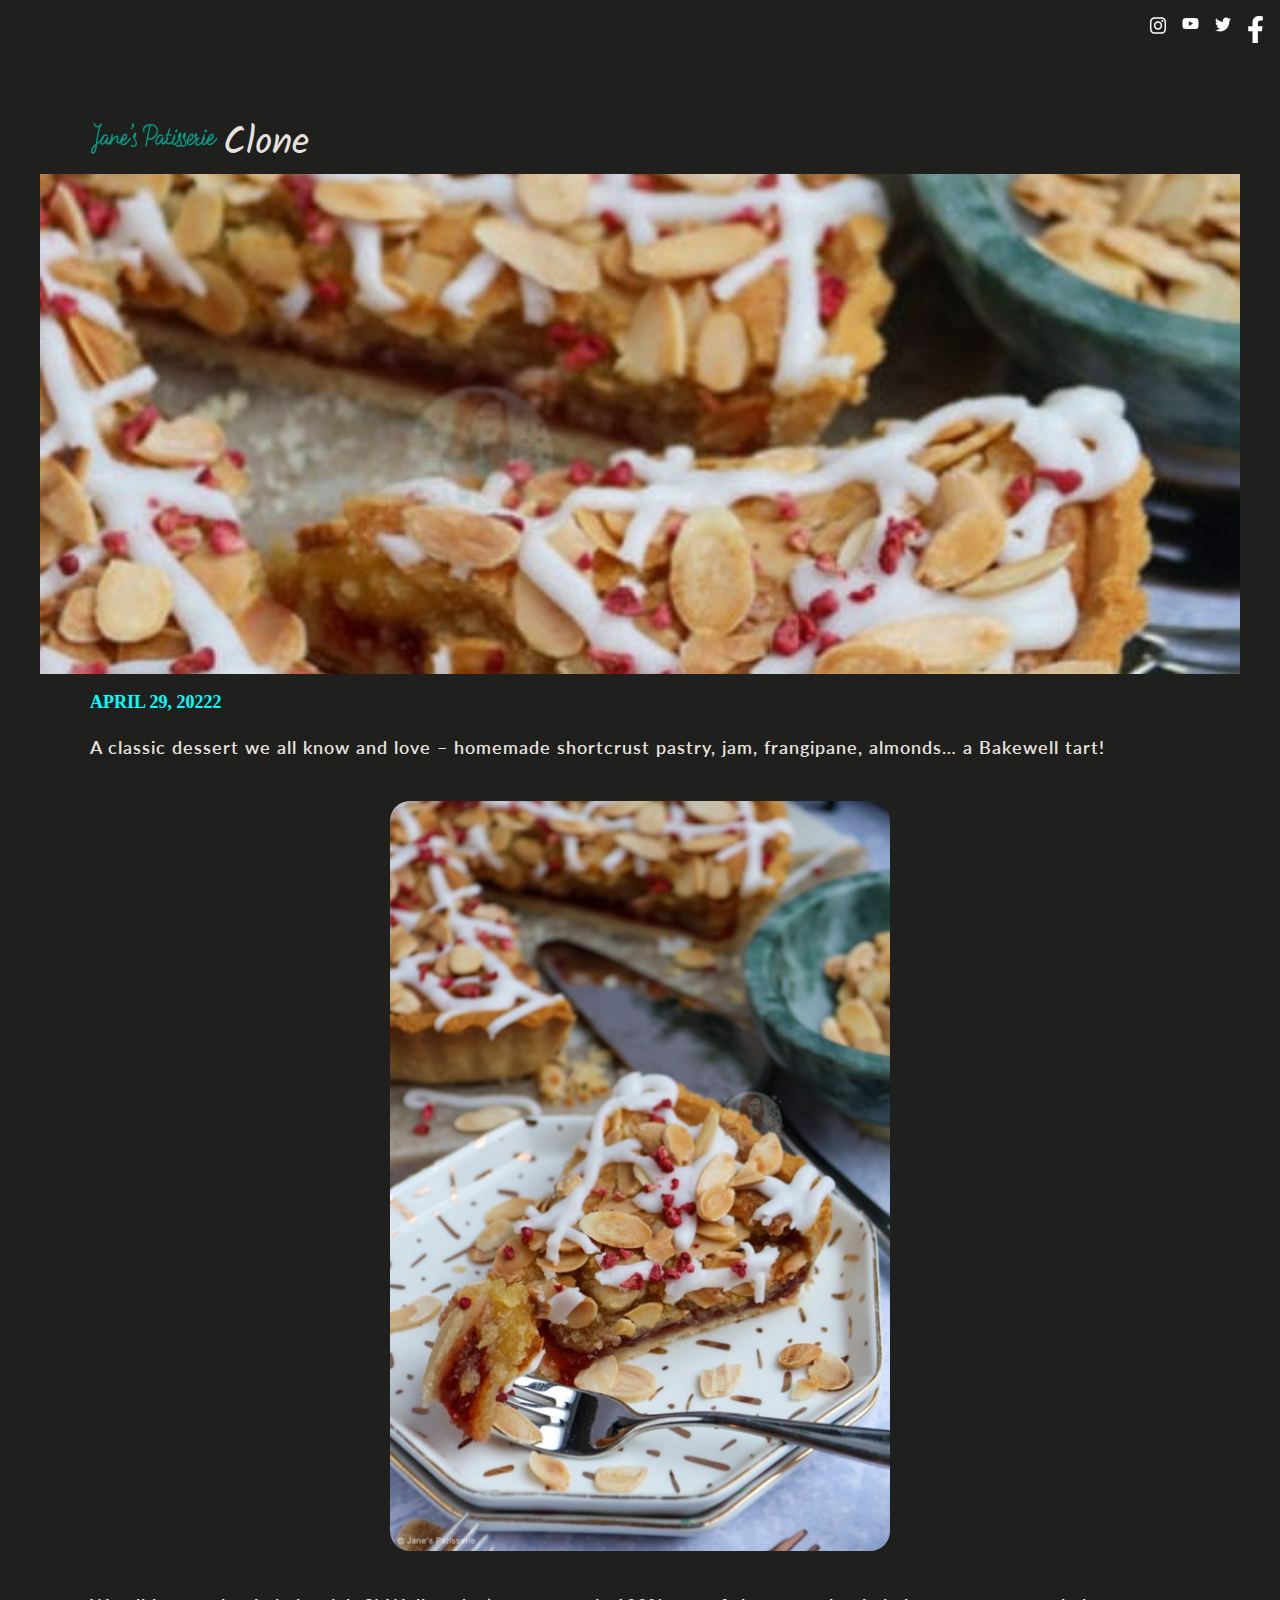
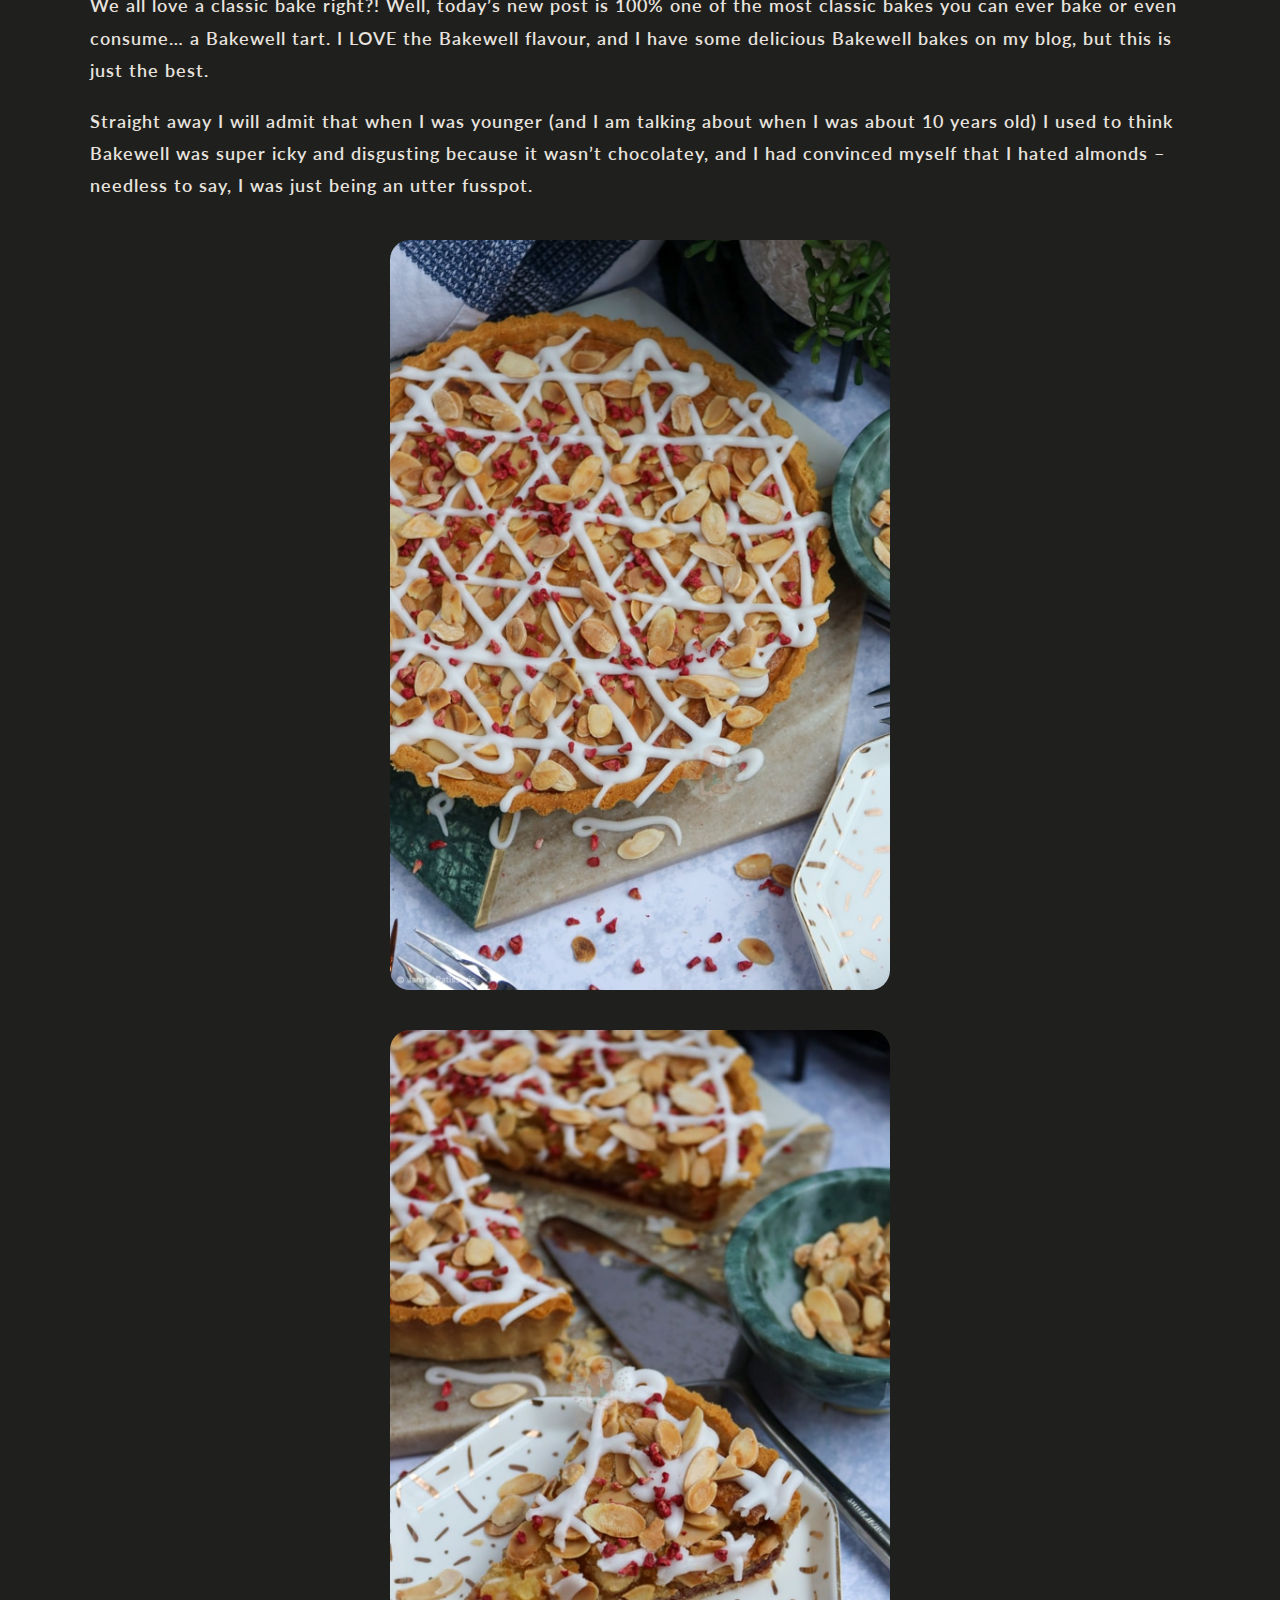
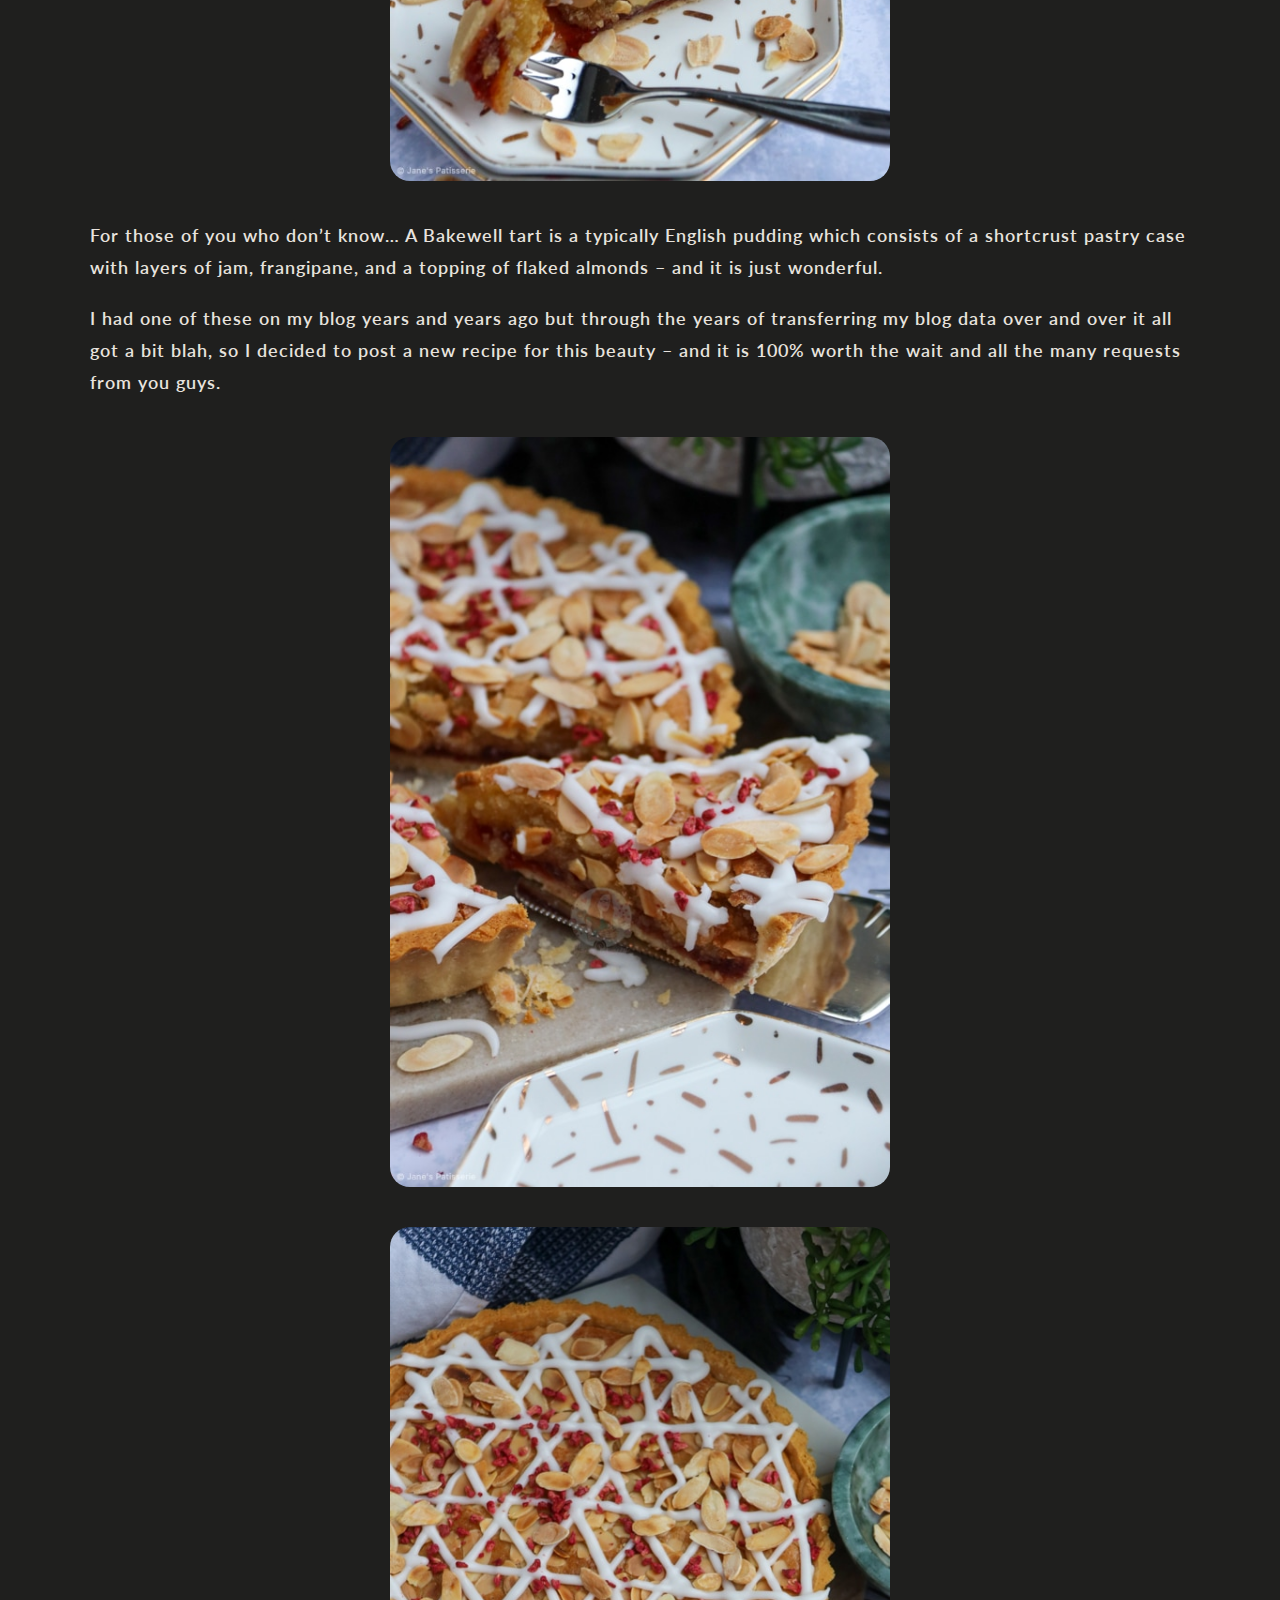
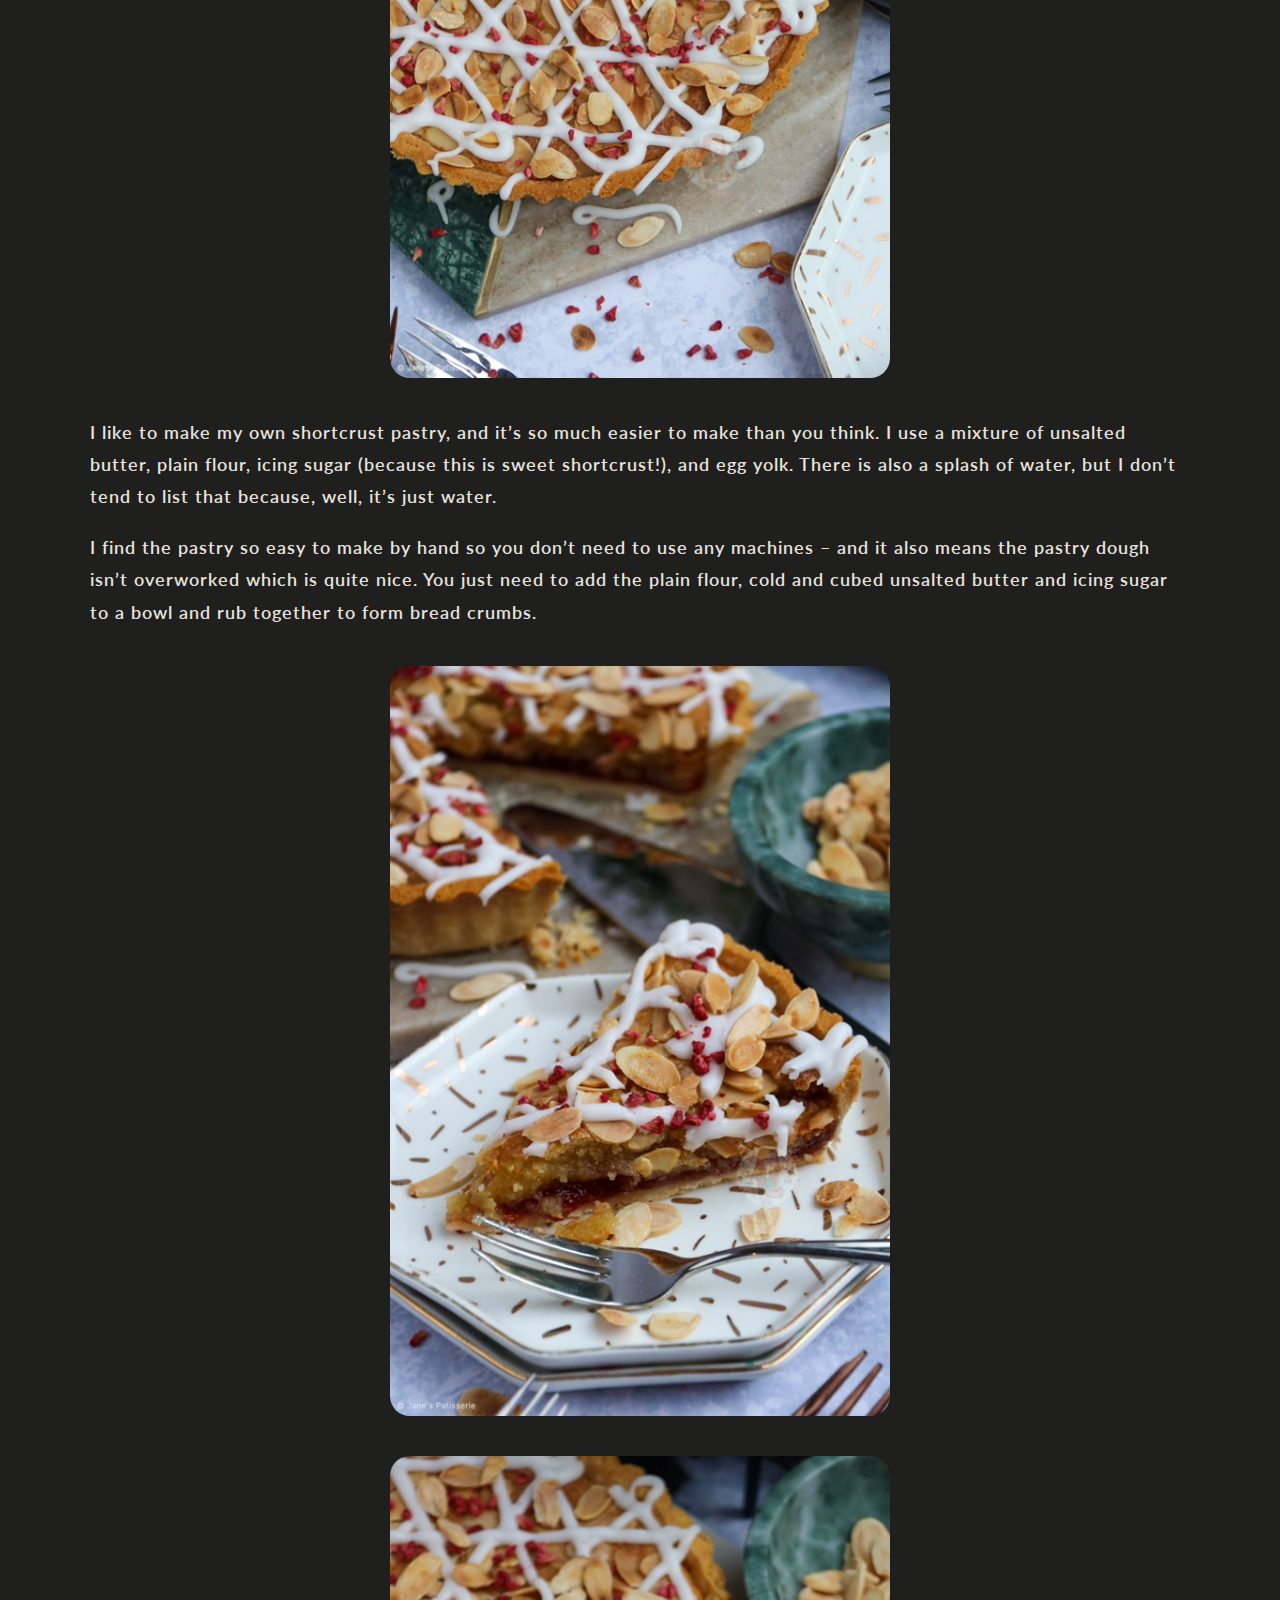
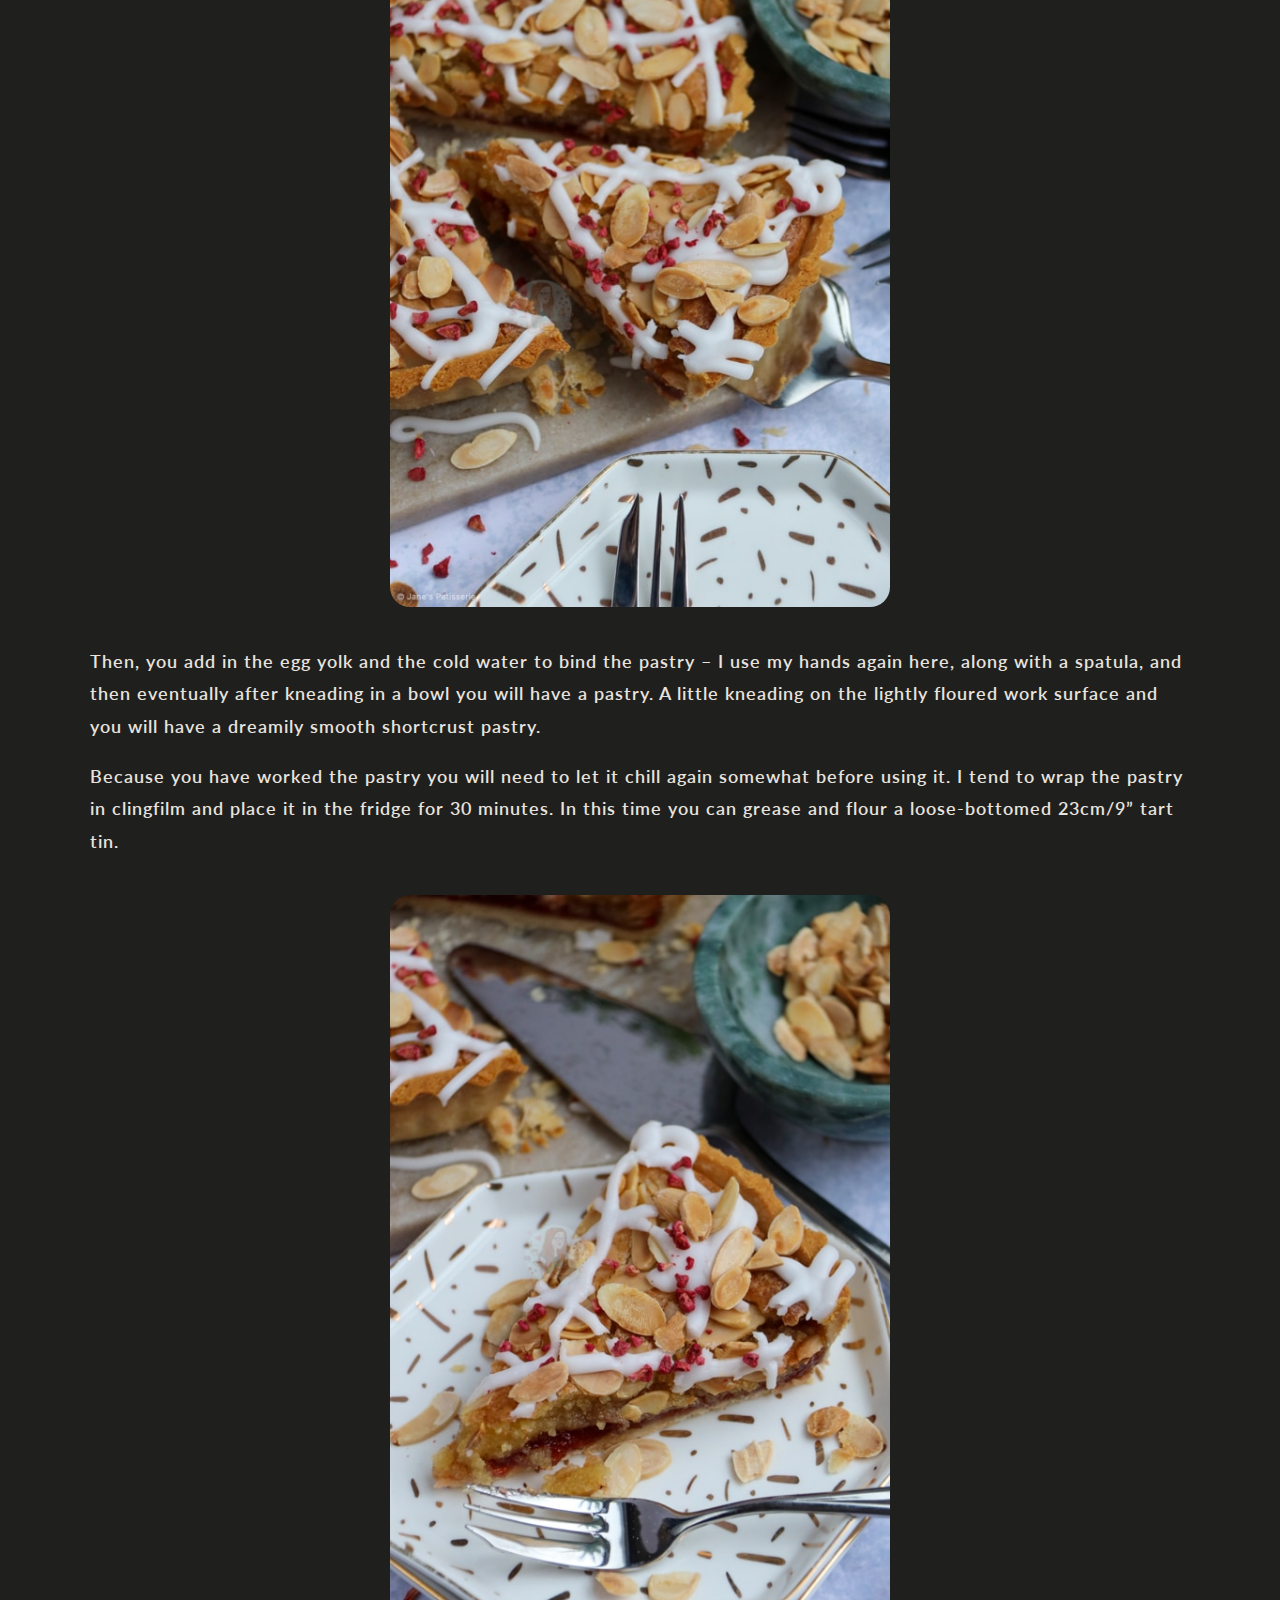
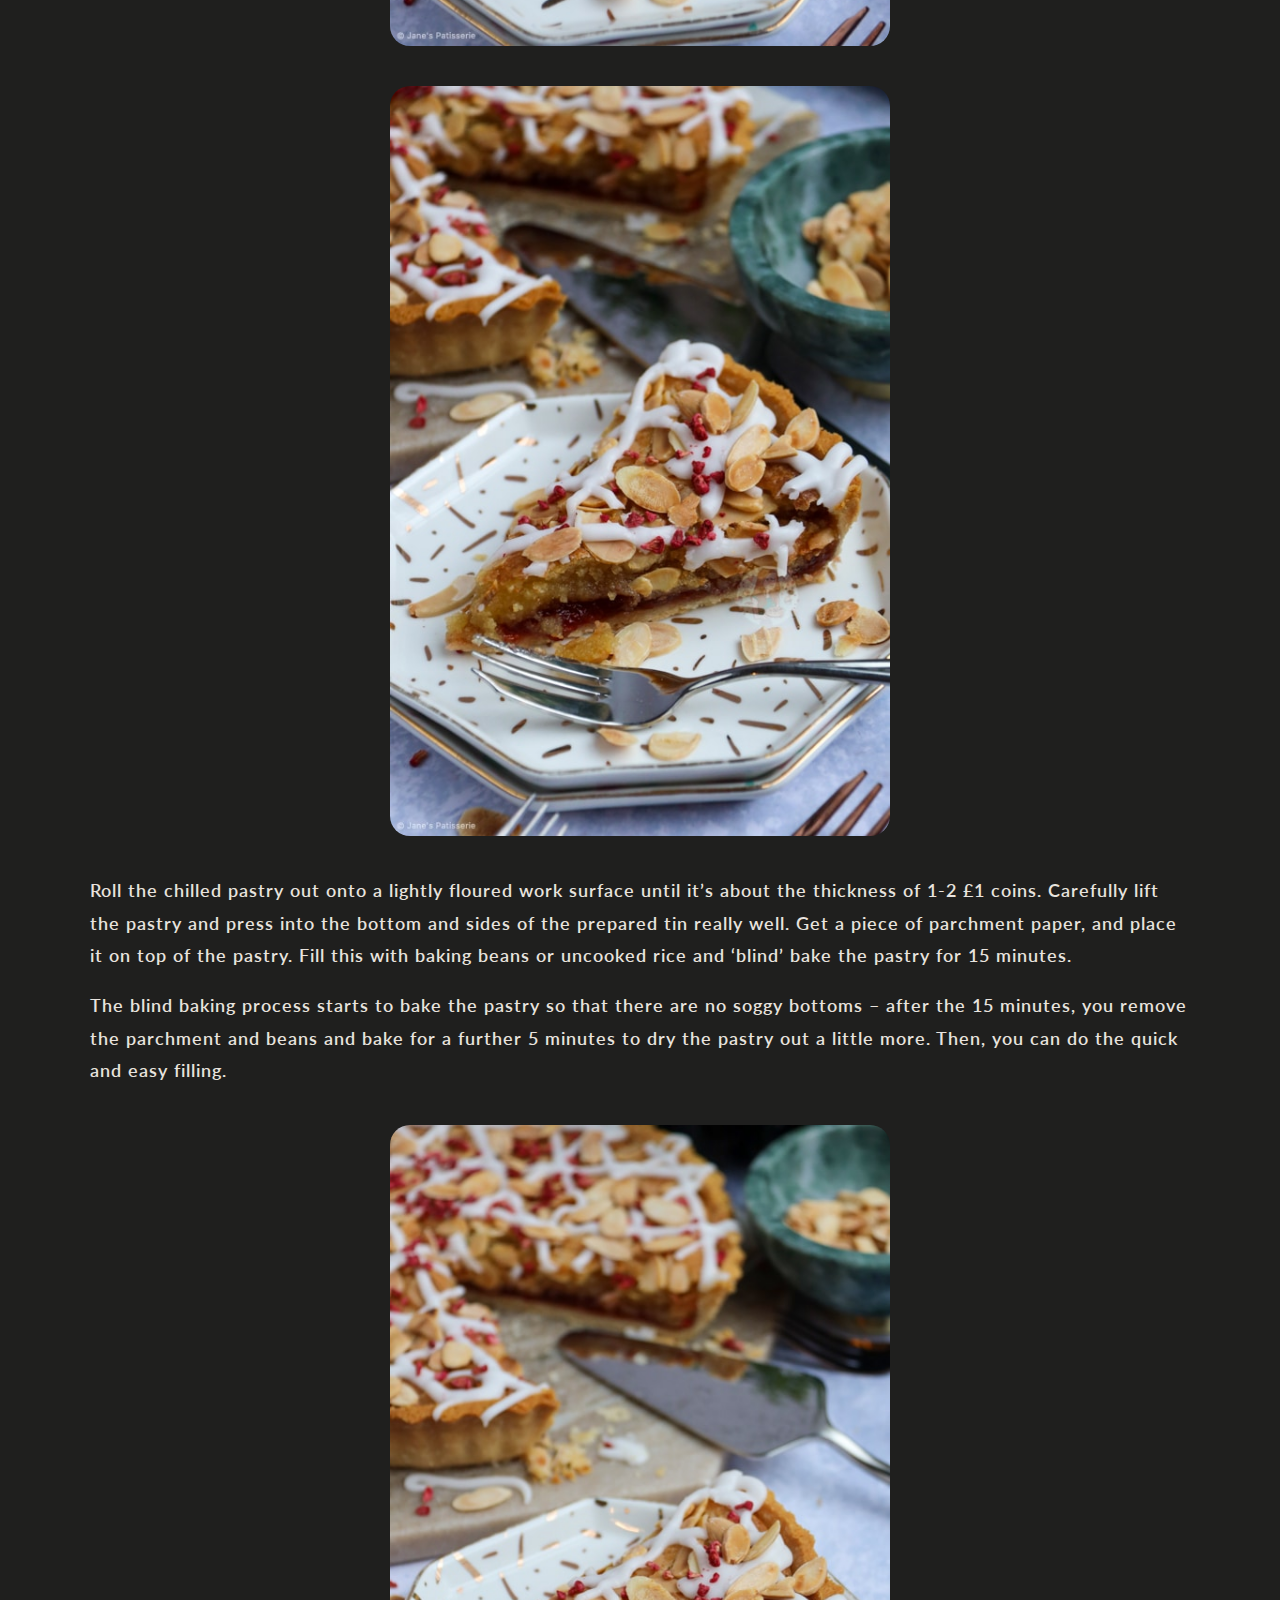
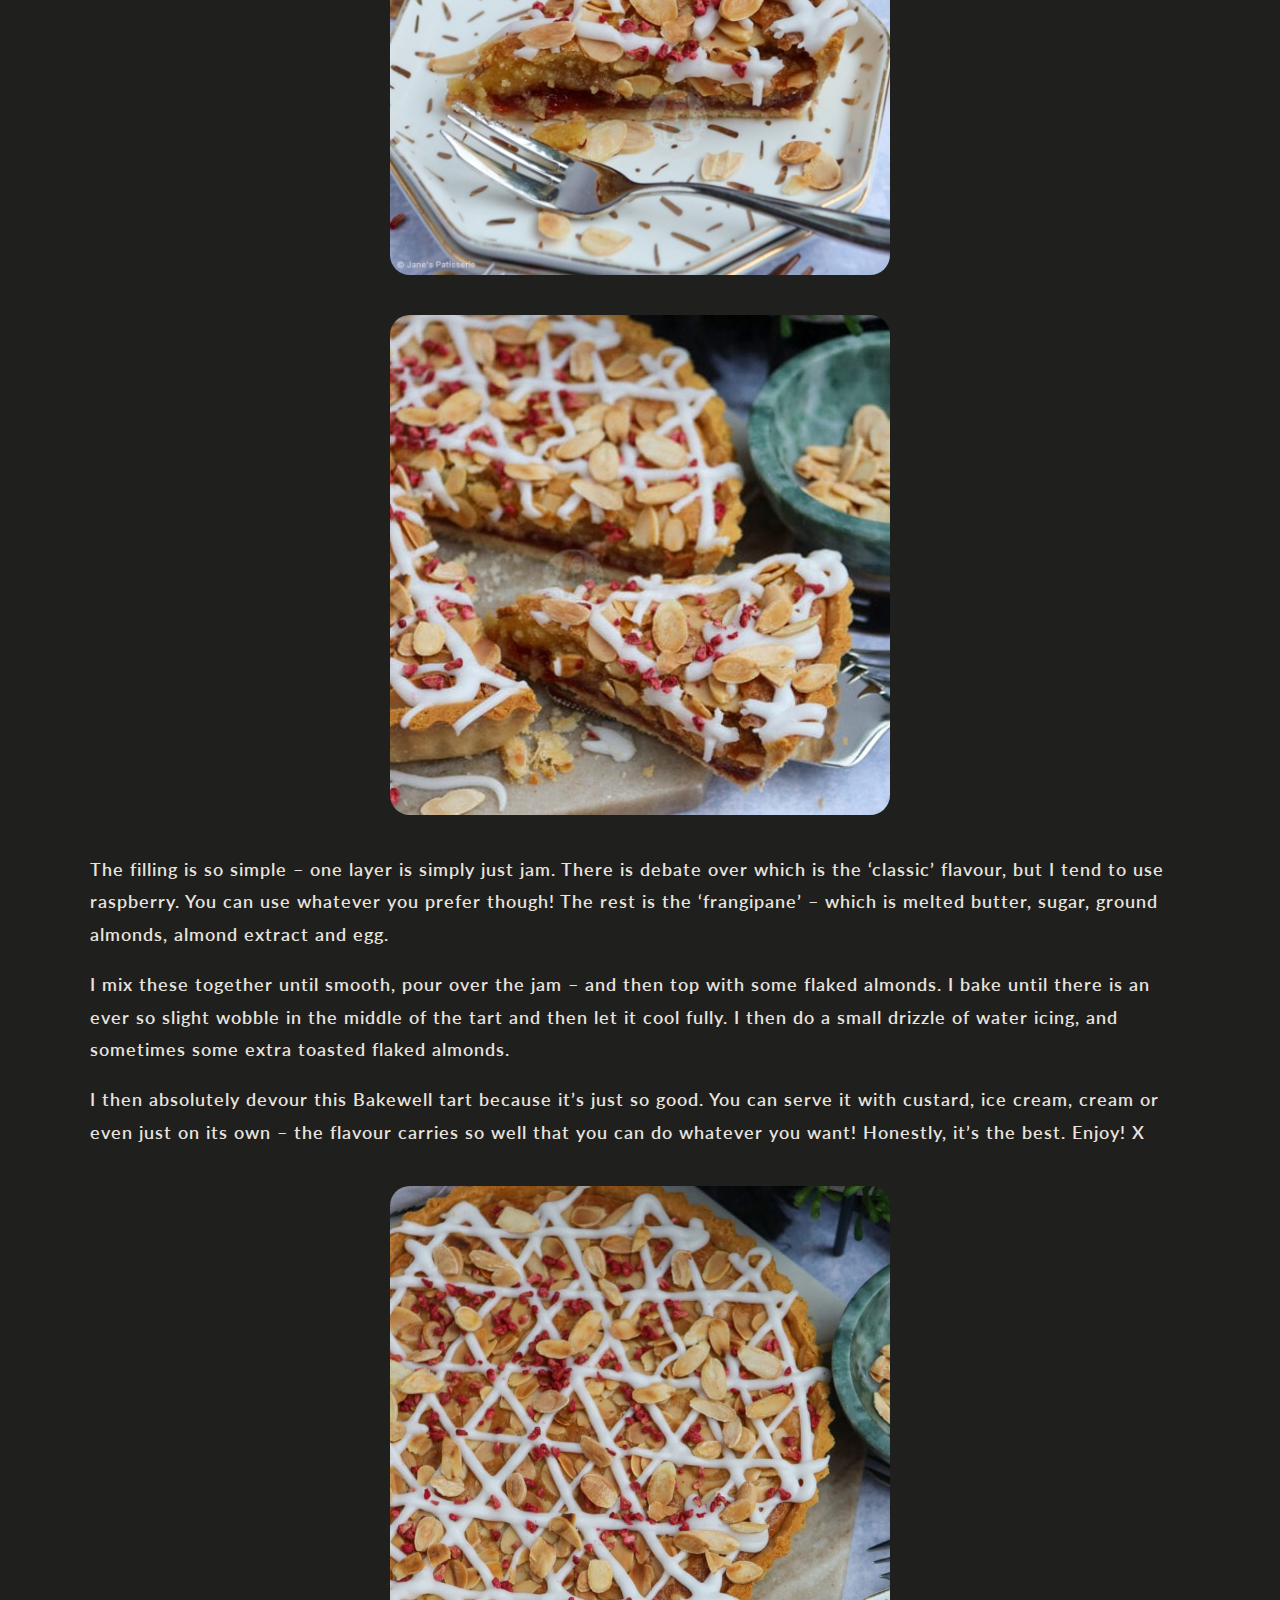
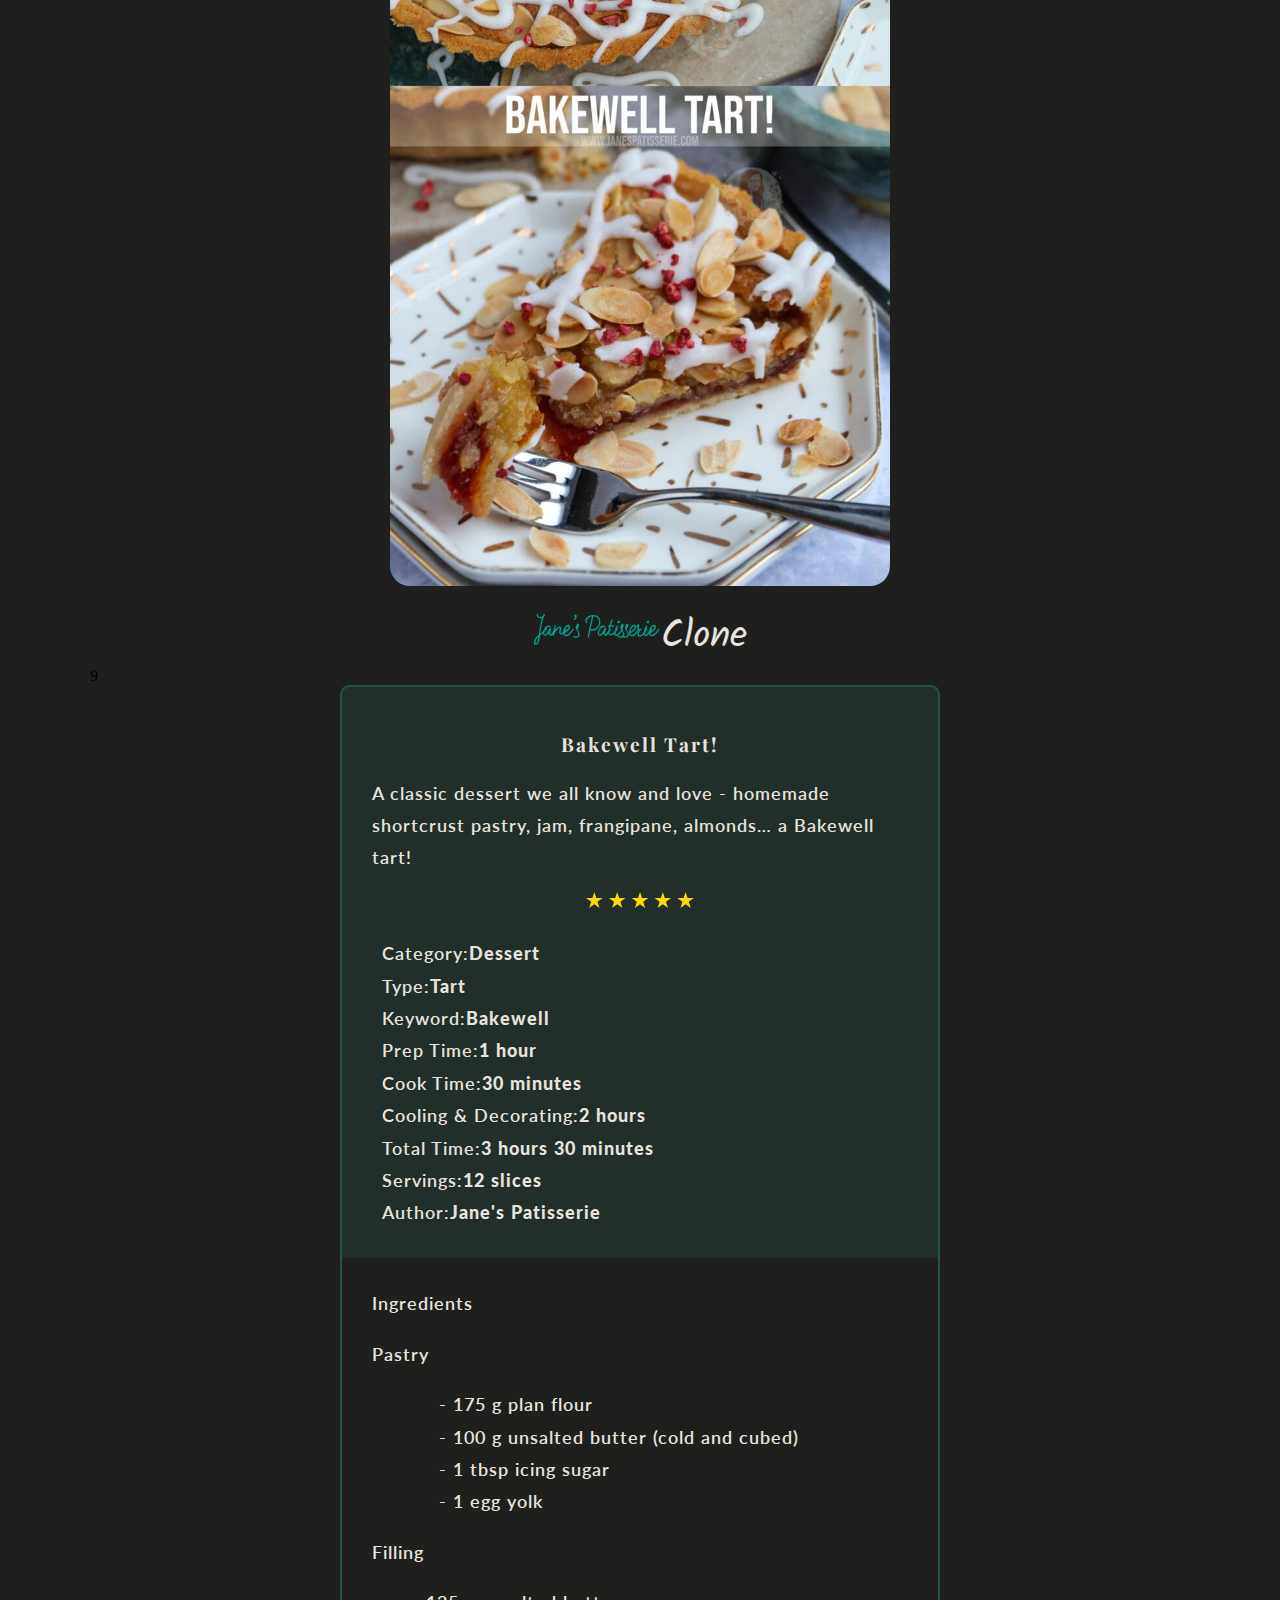
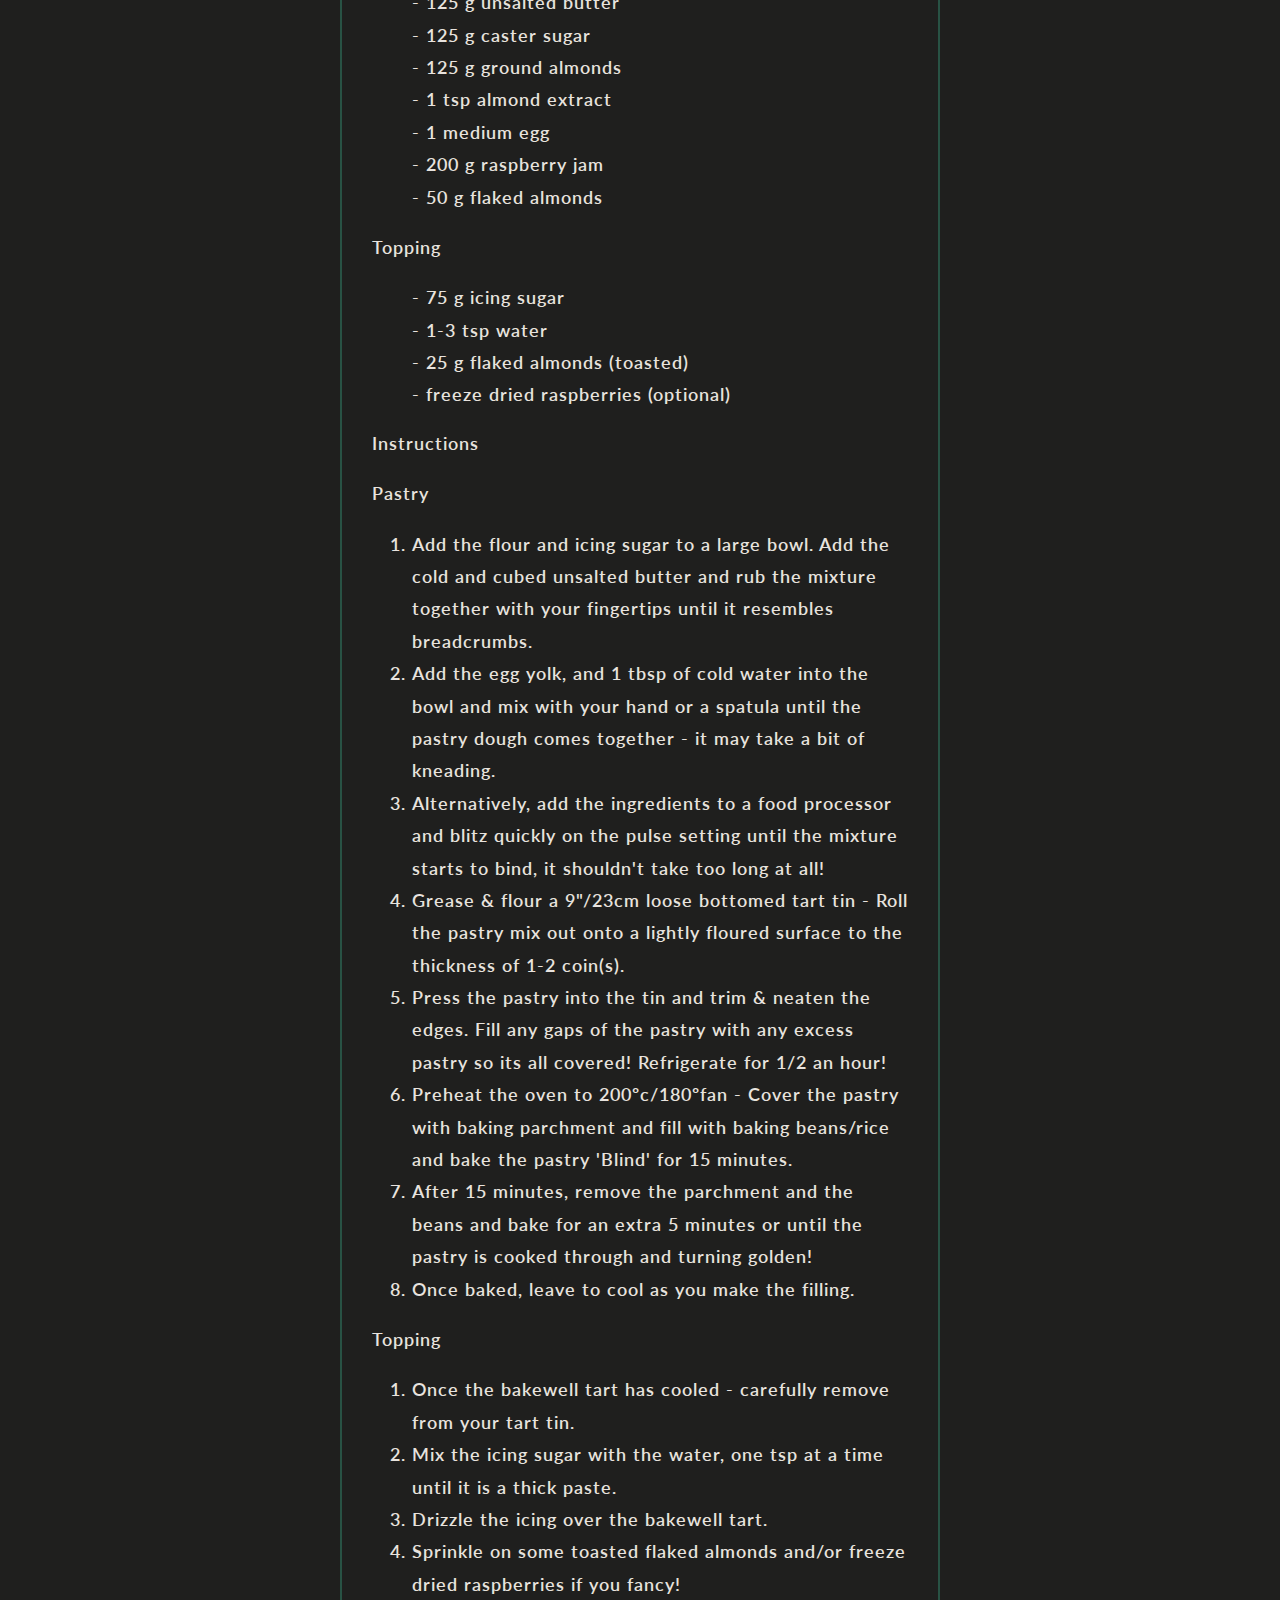
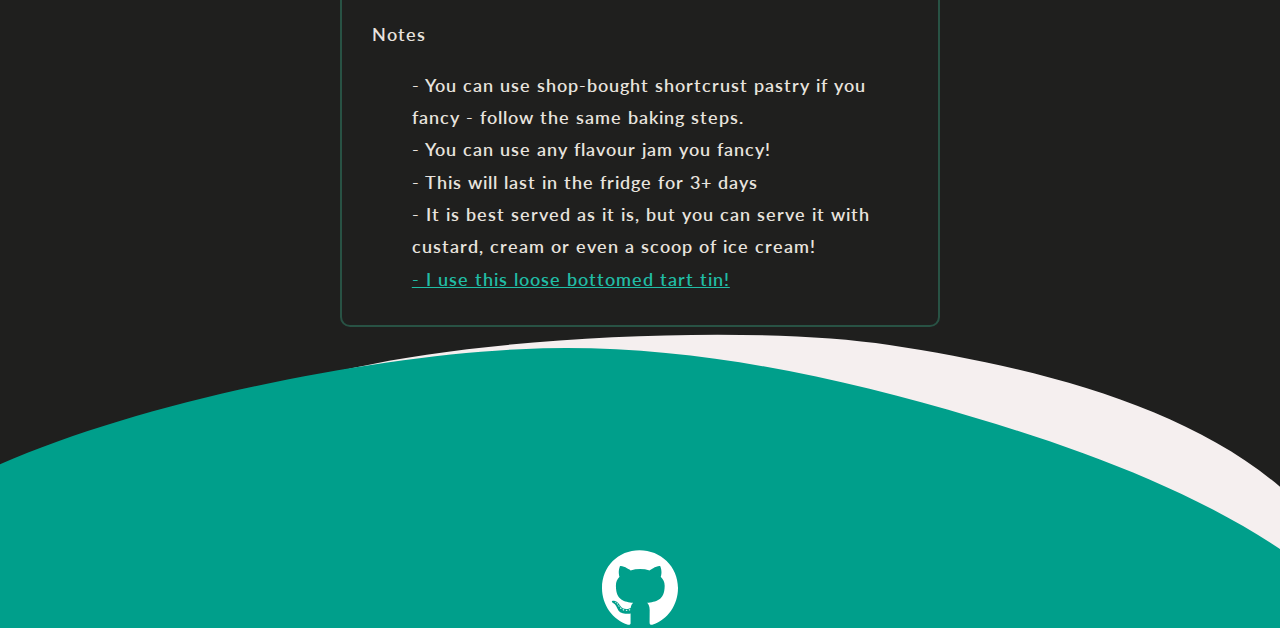
==== commit fb441f41: "updated footer" ====
--- a/BakewellTart.html
+++ b/BakewellTart.html
@@ -199,7 +199,11 @@
         </section>
     </section>
     <section >
-        <img src="image/footer-curve.svg">
+        <div style="display:flex;"><img src="image/footer-curve.svg"></div>
+        
+        <div class="footer">
+            <a href="https://github.com/Jiong-Su?tab=repositories"><img class="github center" src='image/github-brands.svg' alt="git hub"> </a>
+        </div>
     </section>
 </body>
 </html>--- a/css/main.css
+++ b/css/main.css
@@ -29,7 +29,7 @@
   color: #e8e3de;
   font-family: 'Playfair Display', serif;
   letter-spacing: 2px;
-  line-height: 1;
+  line-height: 1.5;
   font-size: 1.5vw;
 }
 
@@ -96,14 +96,24 @@
   margin-bottom: 20%;
 }
 
-.container3 {
-  width: 60%;
+.row {
   display: -webkit-box;
   display: -ms-flexbox;
   display: flex;
   -webkit-box-pack: end;
       -ms-flex-pack: end;
           justify-content: flex-end;
+}
+
+.container3 {
+  width: 60%;
+}
+
+#links li {
+  float: left;
+  width: 1.3vw;
+  min-width: 15px;
+  margin-right: 1em;
 }
 
 .container4 {
@@ -125,18 +135,8 @@
 }
 
 .blue {
-  font-size: 0.9vw;
+  font-size: 18px;
   color: aqua;
-}
-
-#links li {
-  float: right;
-  -webkit-box-align: center;
-      -ms-flex-align: center;
-          align-items: center;
-  width: 20px;
-  height: 20px;
-  margin-right: 1em;
 }
 
 .center {
@@ -184,13 +184,14 @@
 }
 
 .logo-size {
-  height: 50px;
+  height: 3vw;
+  min-height: 30px;
   width: auto;
 }
 
 .clone {
   font-family: 'Kalam', cursive;
-  font-size: 40px;
+  font-size: 3vw;
   color: #e8e3de;
 }
 
@@ -205,7 +206,7 @@
 .paragraph {
   color: #e8e3de;
   font-family: 'Lato', serif;
-  font-size: 1vw;
+  font-size: 18px;
   letter-spacing: 1px;
   word-spacing: 1px;
   line-height: 1.8;
@@ -222,12 +223,6 @@
   font-weight: 550;
 }
 
-.row {
-  display: -webkit-box;
-  display: -ms-flexbox;
-  display: flex;
-}
-
 .row2 {
   display: -webkit-box;
   display: -ms-flexbox;
@@ -383,6 +378,22 @@
 
 .footer {
   background-color: #009F8B;
-  white-space: wrap;
+}
+
+.nomargin {
+  display: -webkit-box;
+  display: -ms-flexbox;
+  display: flex;
+}
+
+.github {
+  min-width: 30px;
+  width: 6vw;
+  height: auto;
+}
+
+.github:hover {
+  width: 8vw;
+  height: auto;
 }
 /*# sourceMappingURL=main.css.map */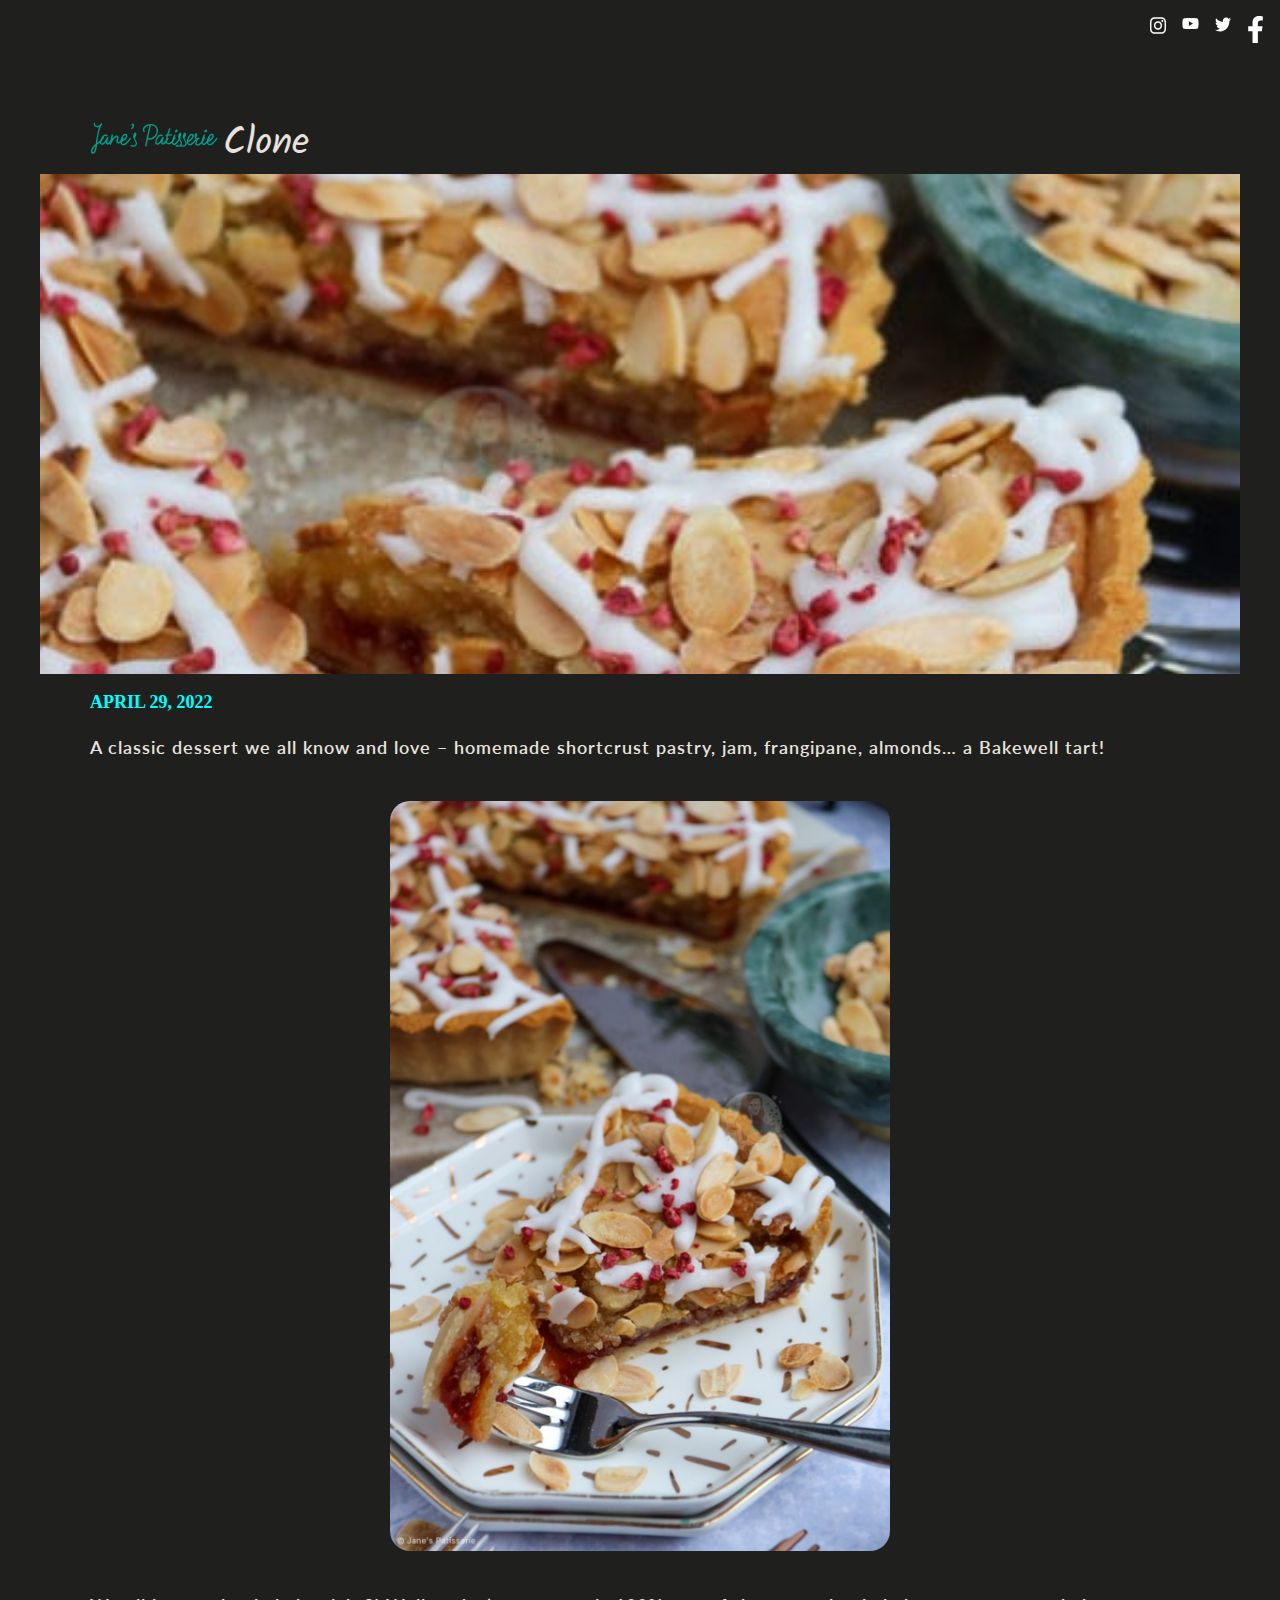
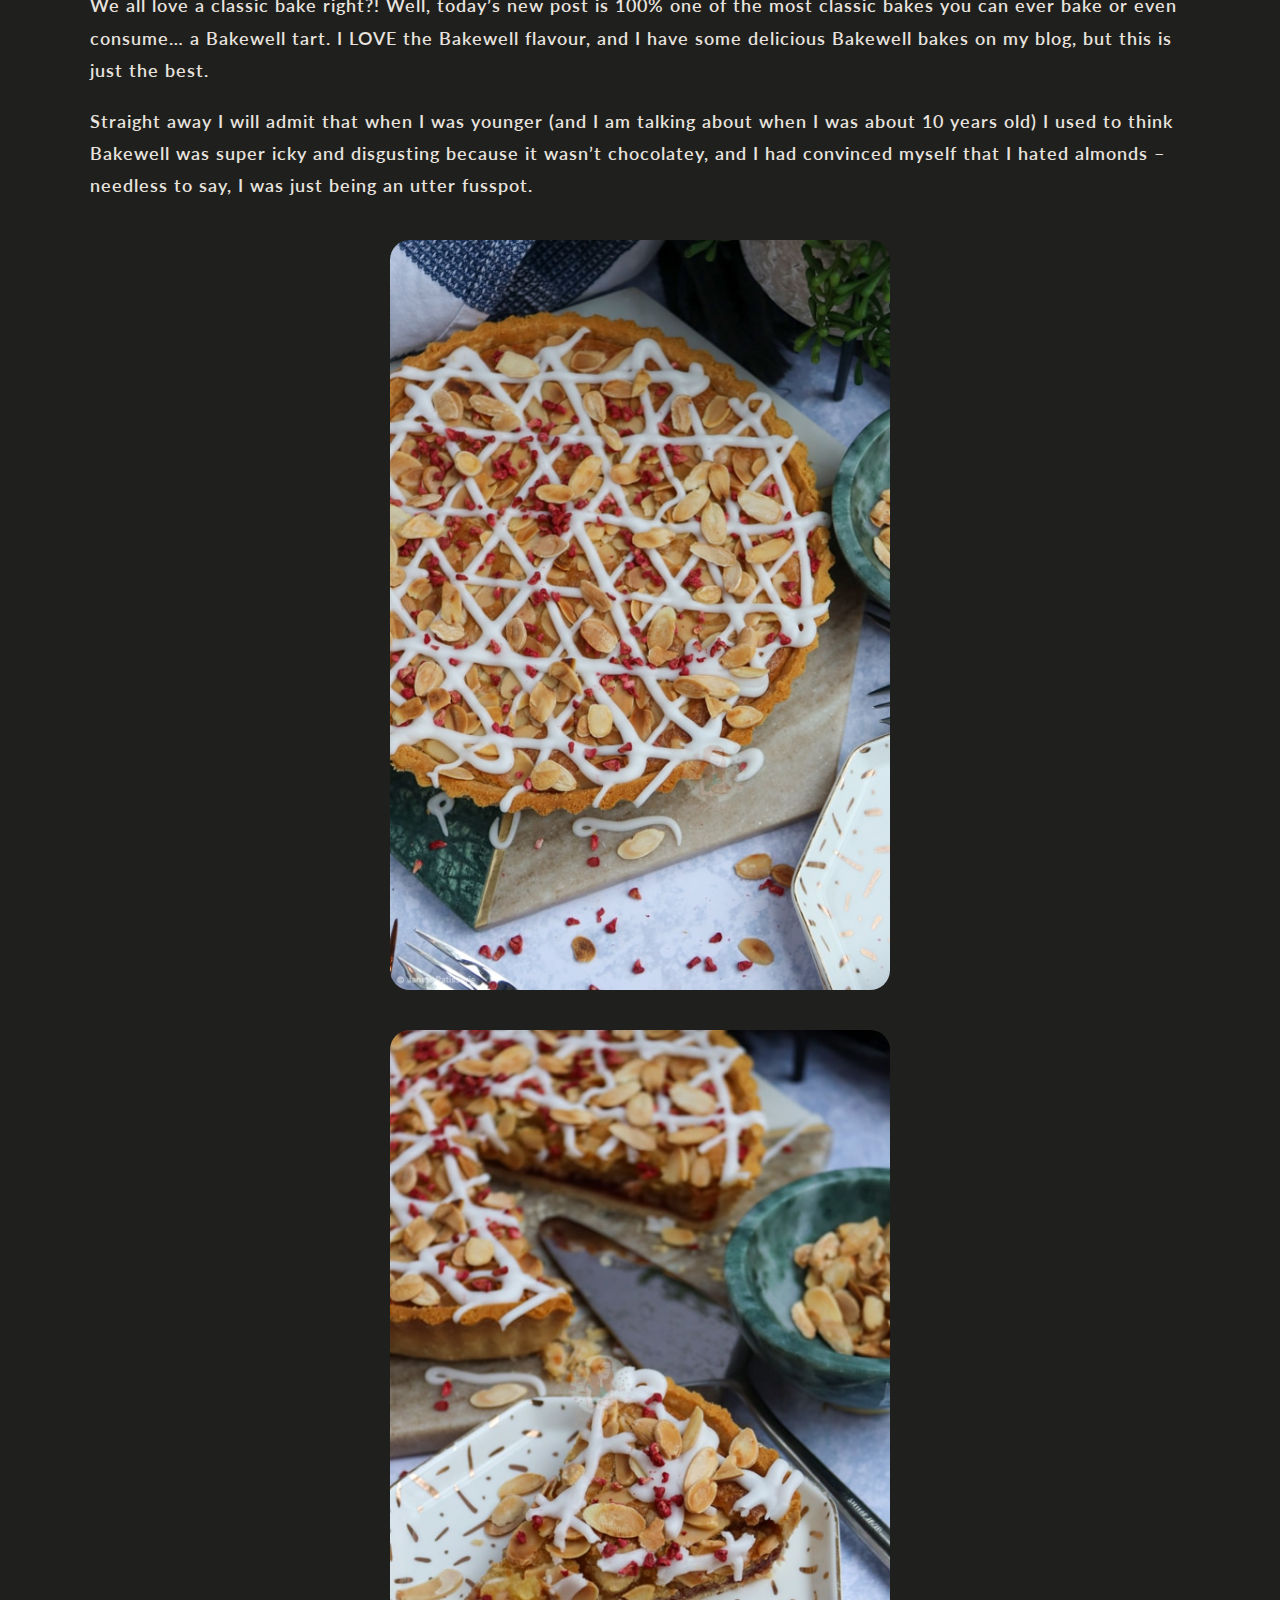
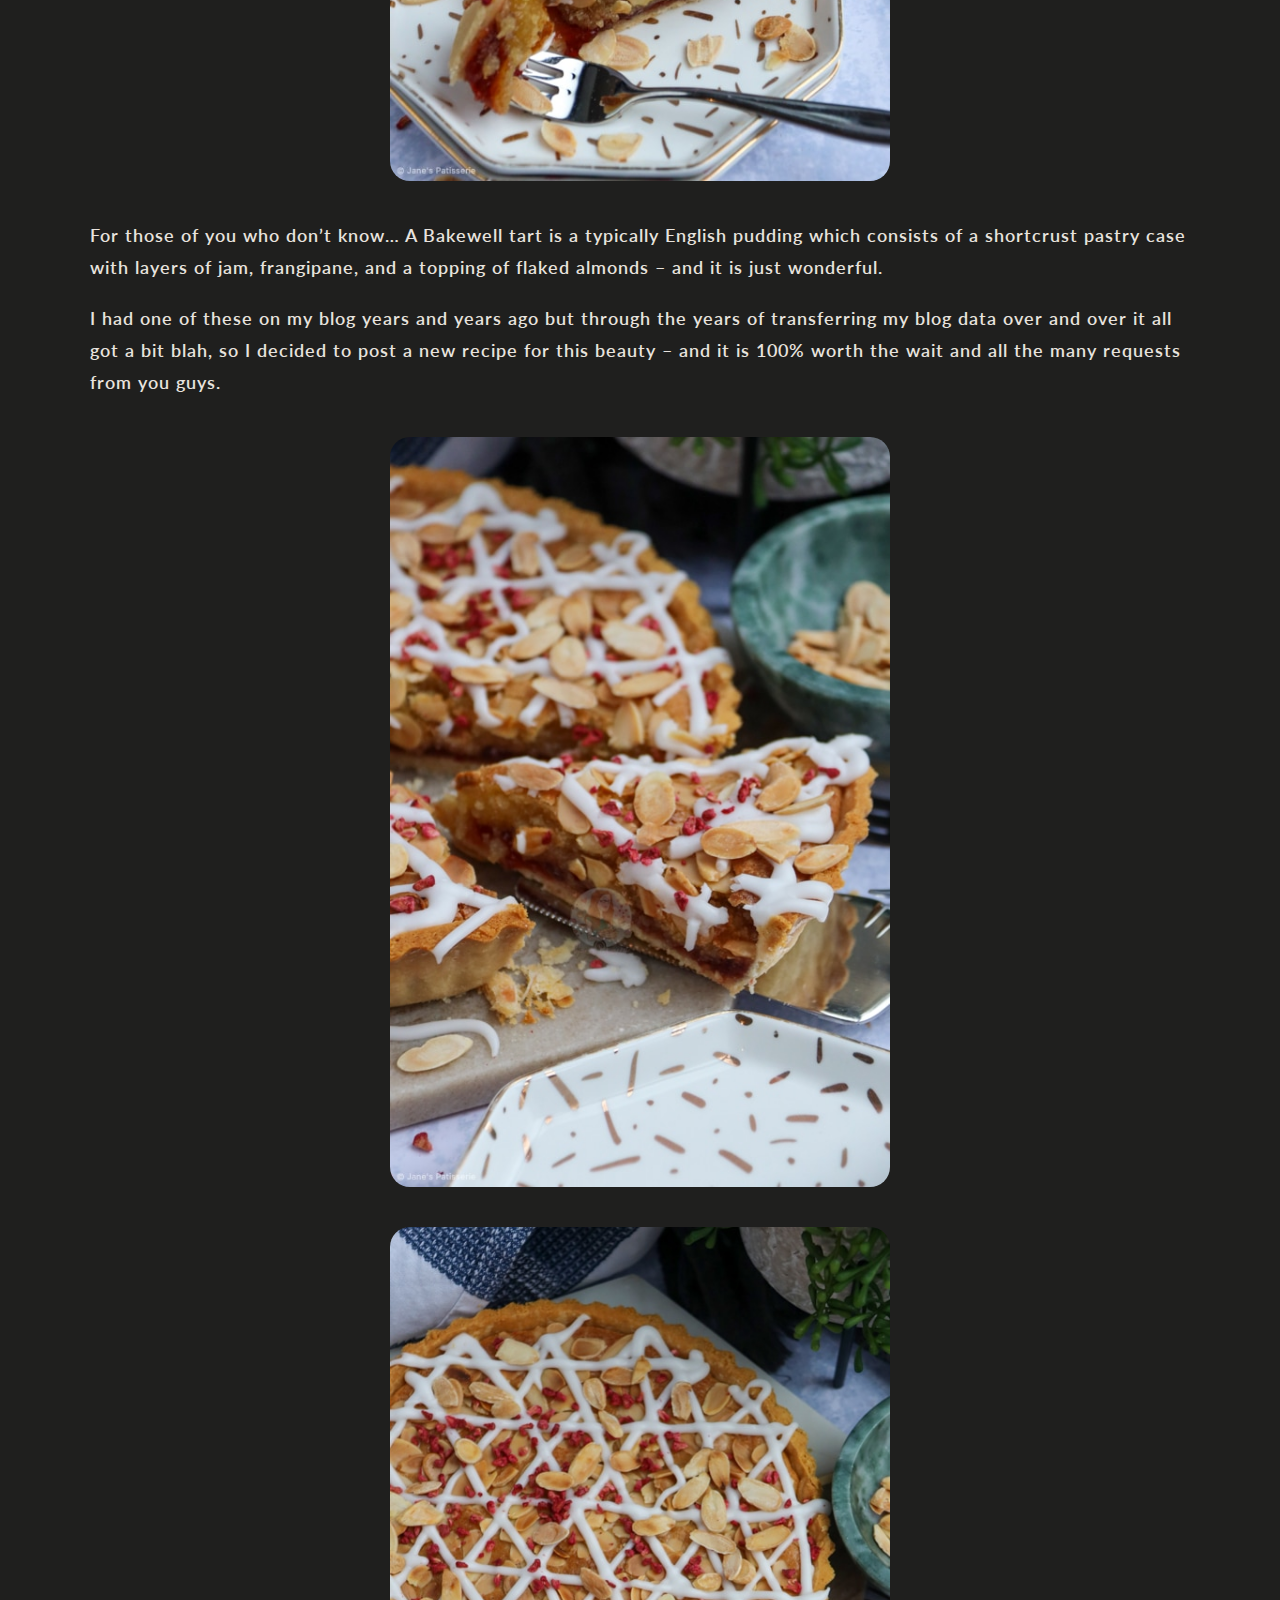
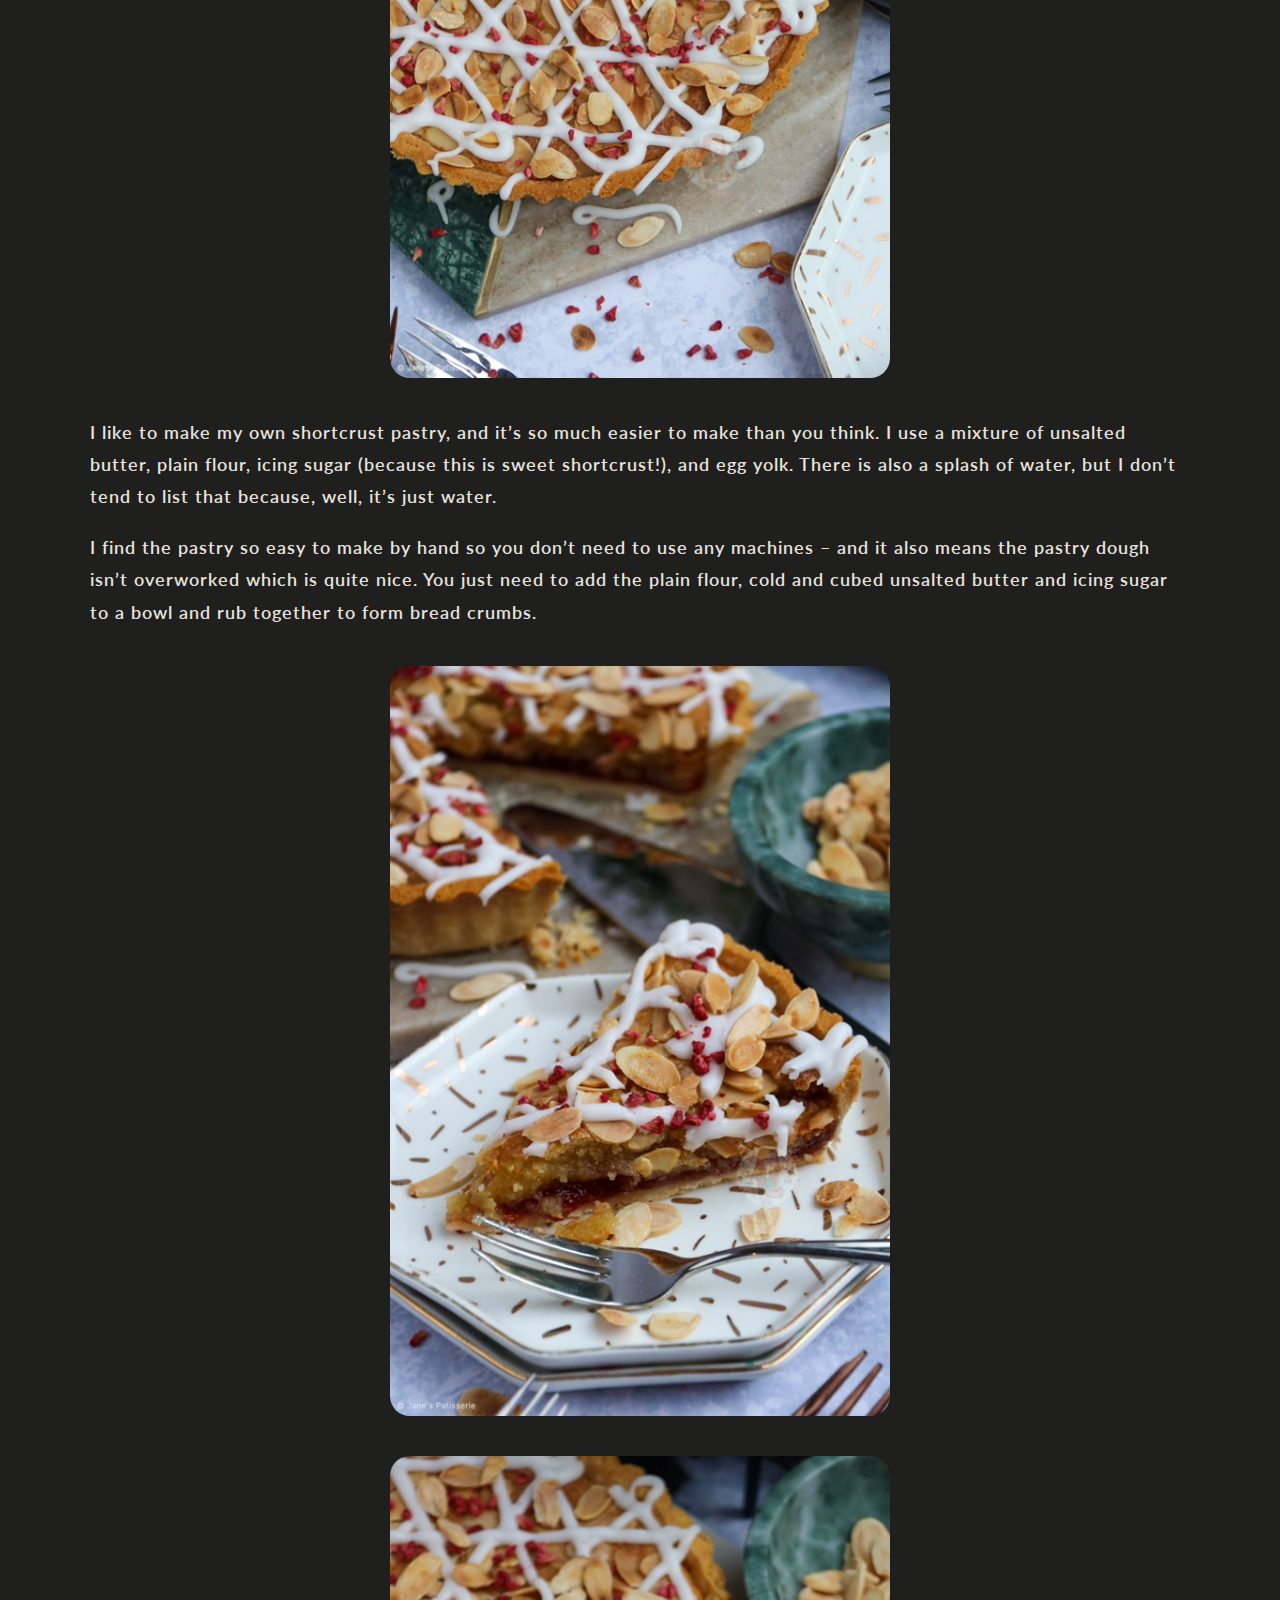
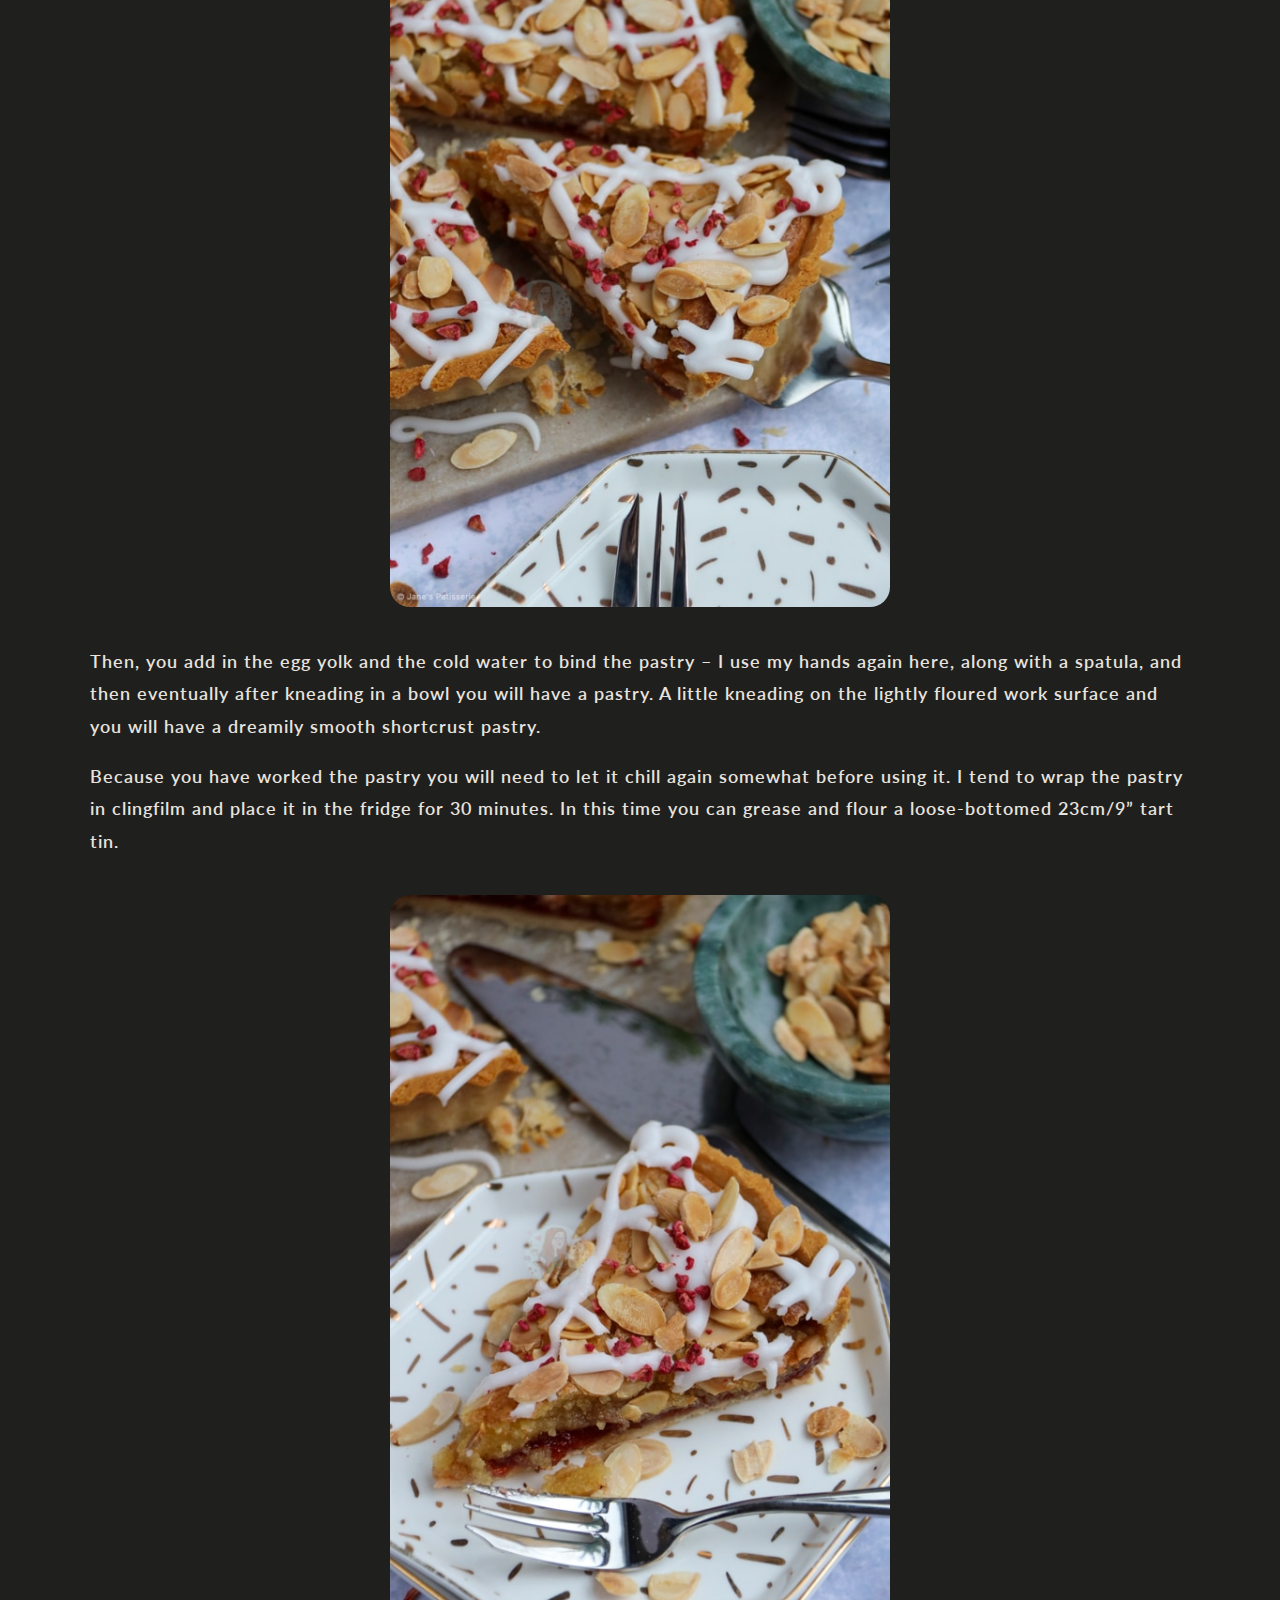
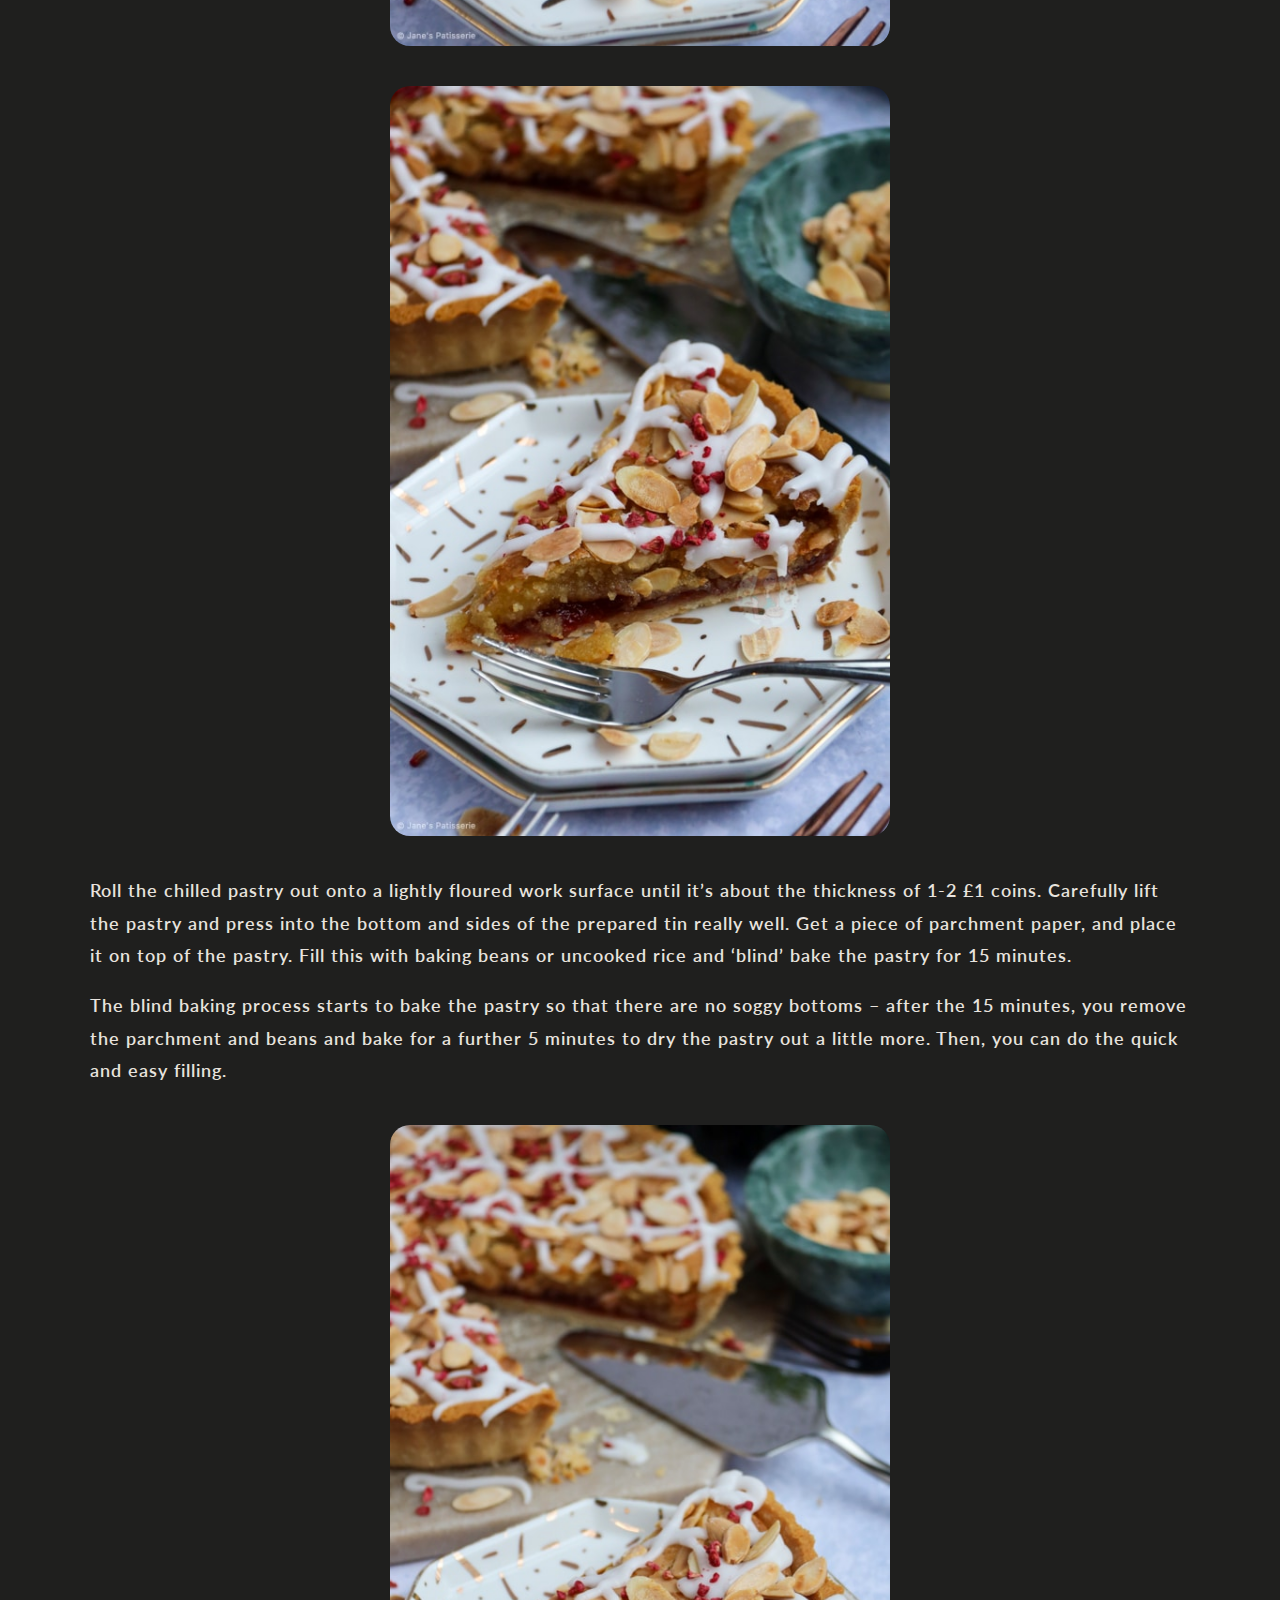
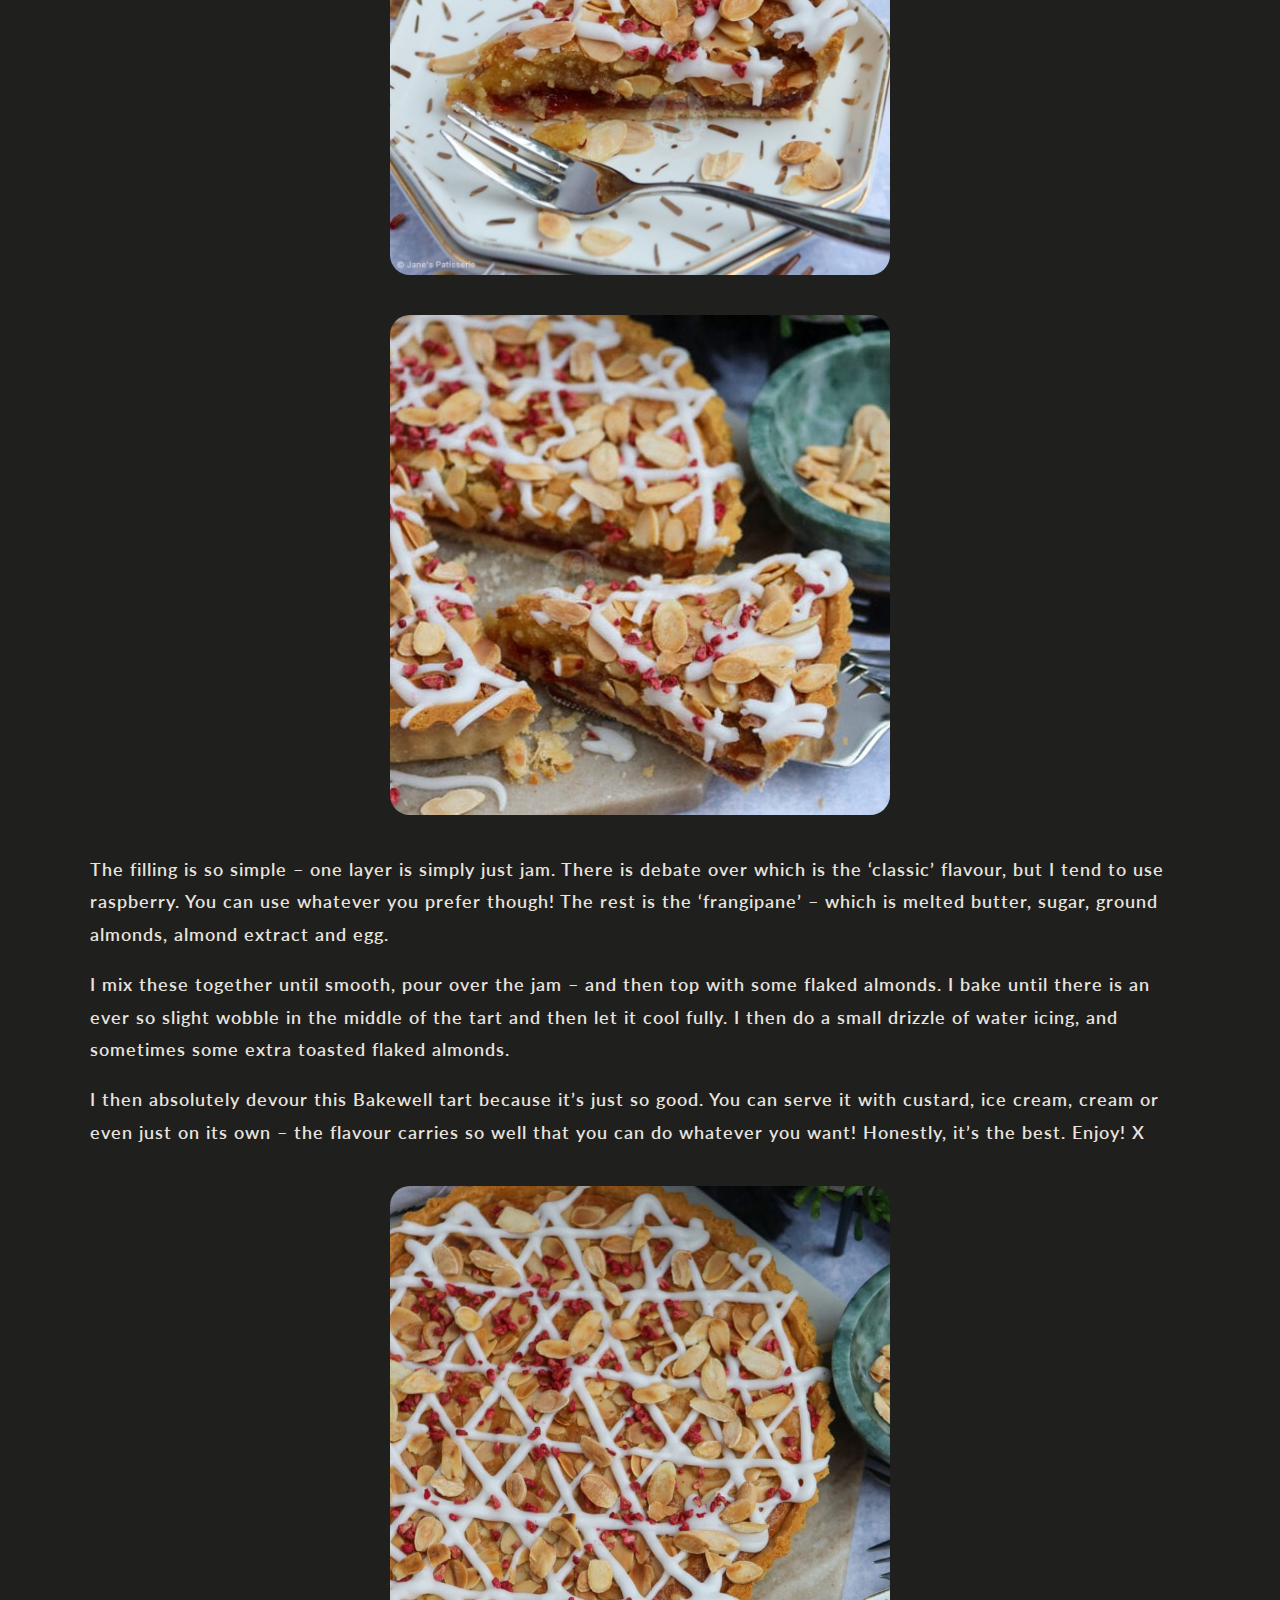
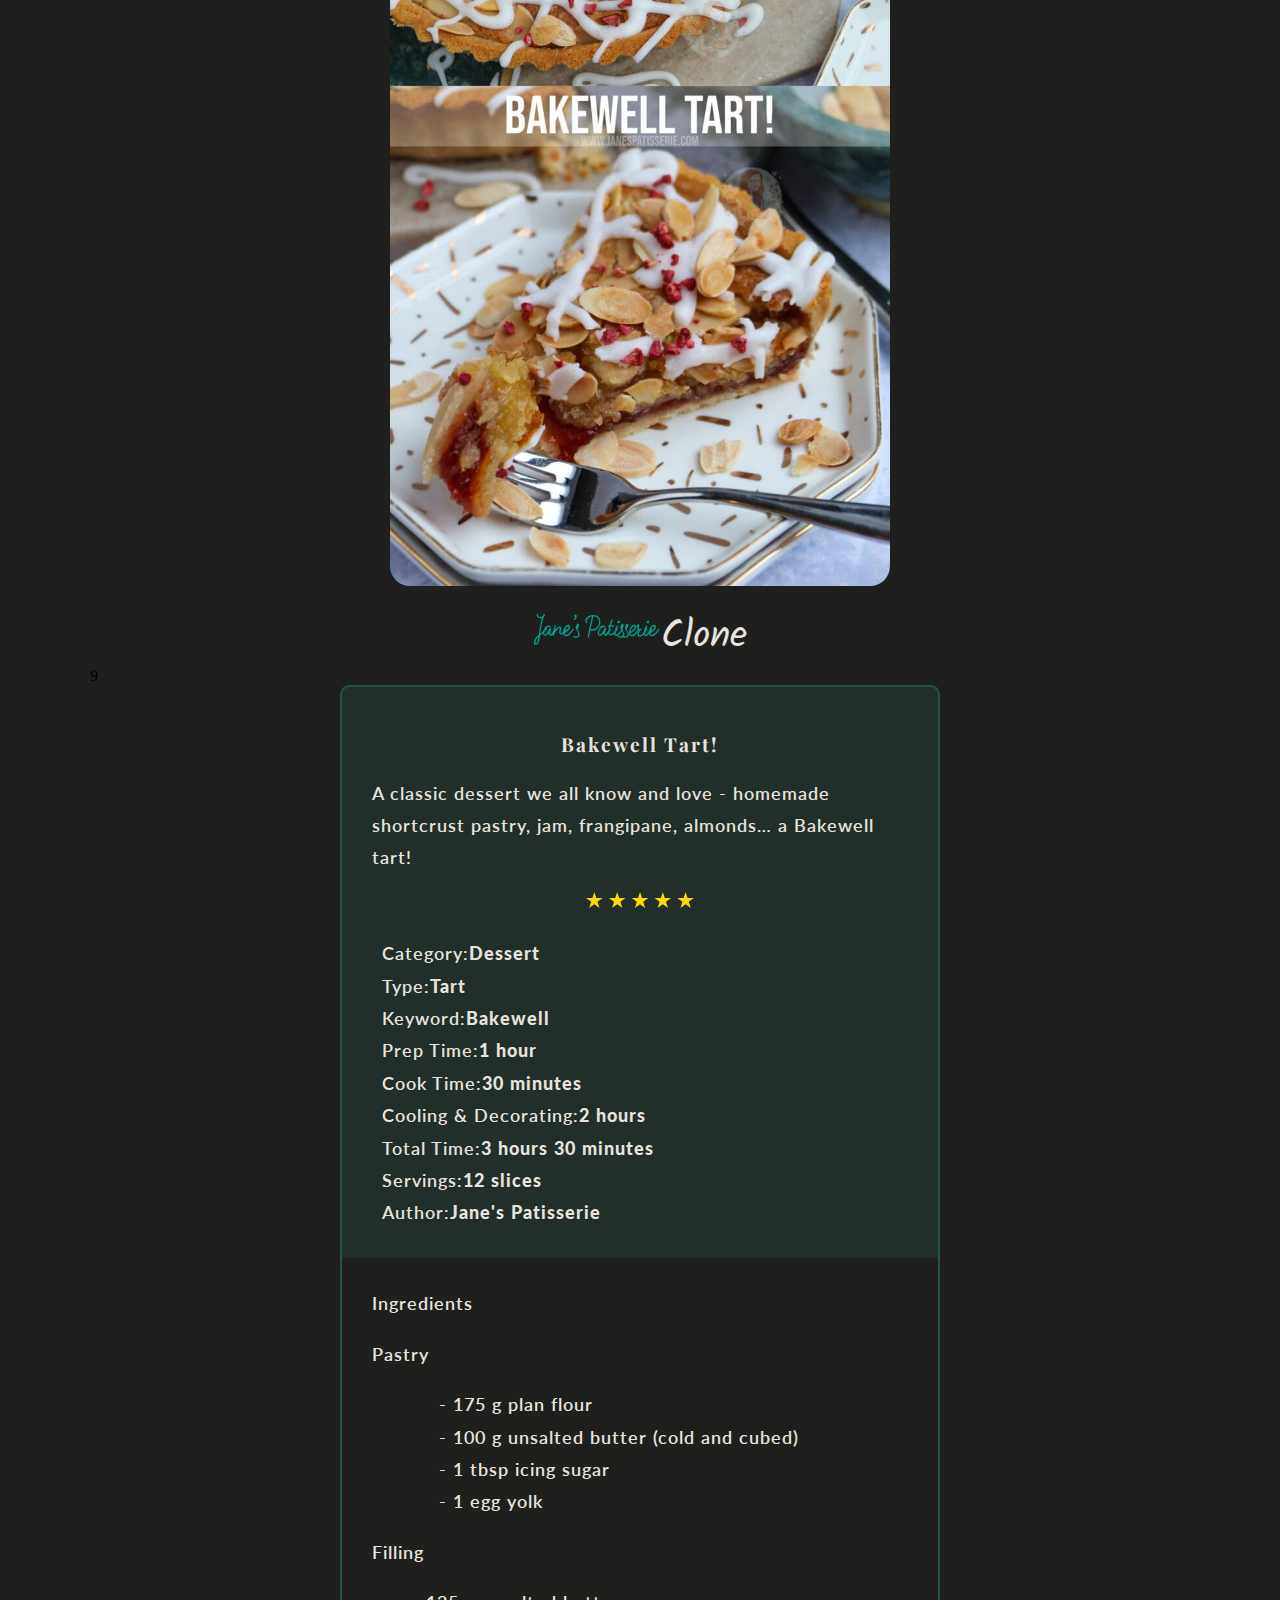
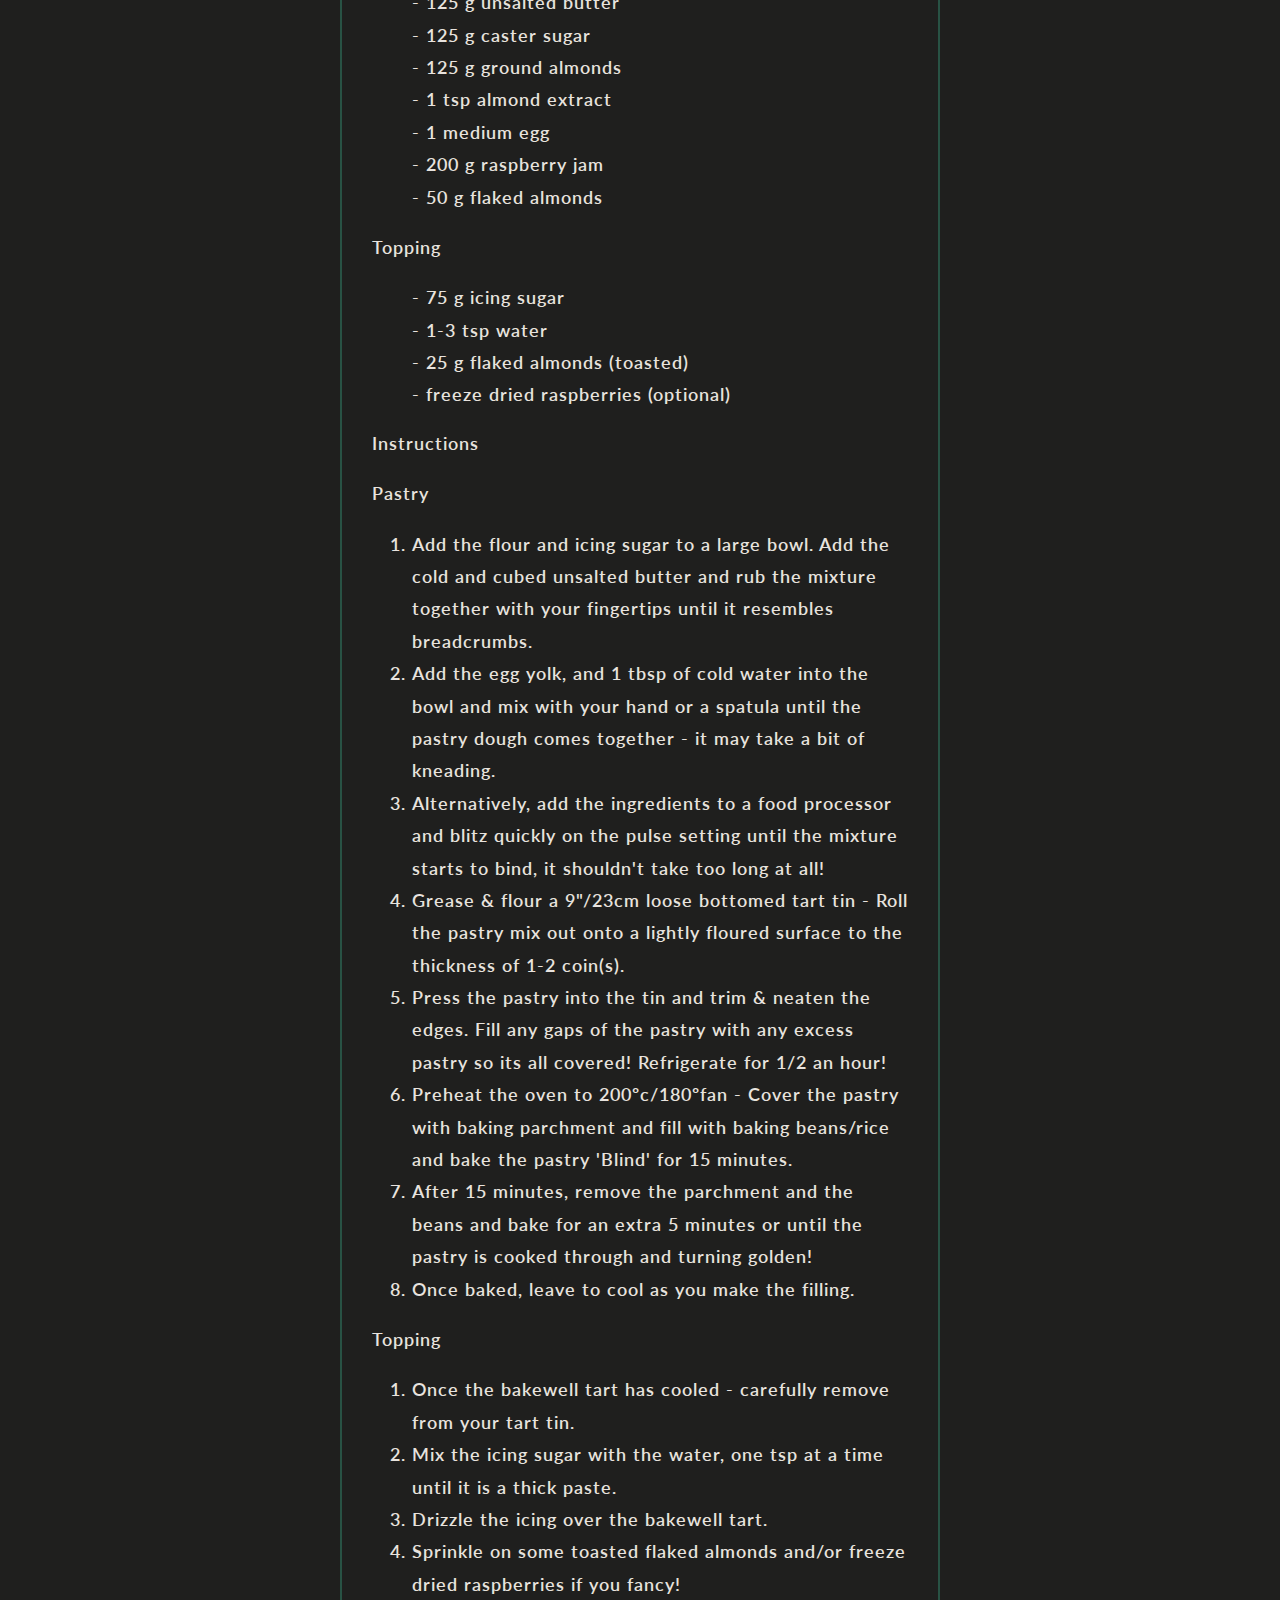
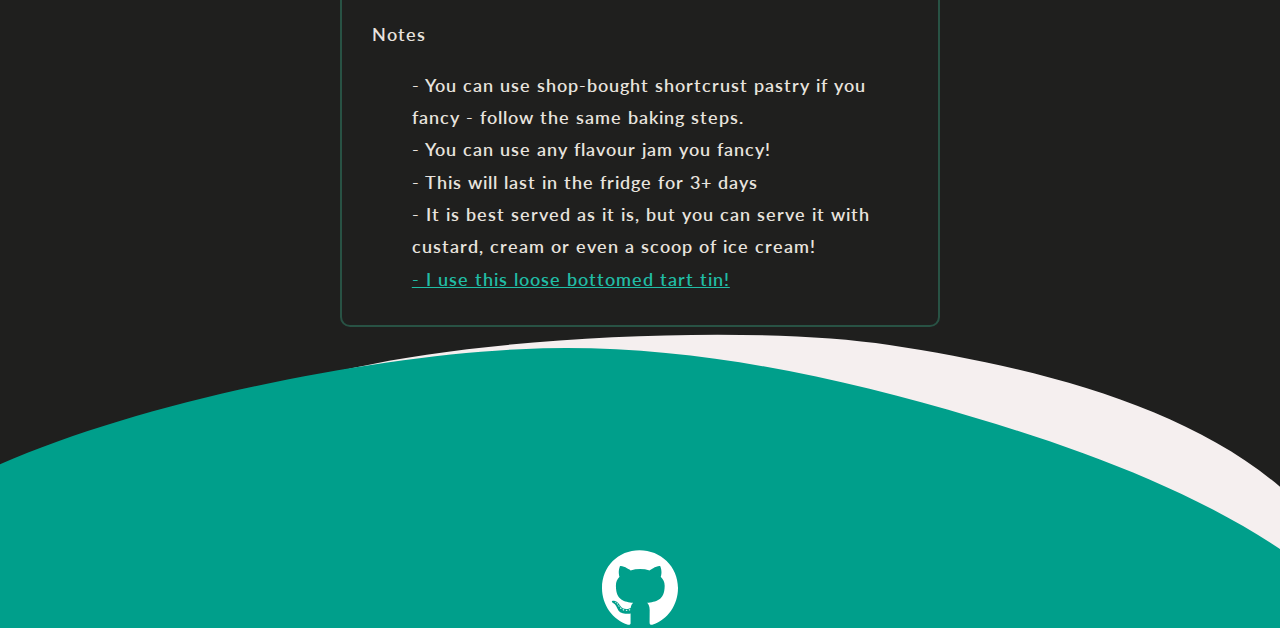
==== commit dcb1faad: "fixed typo on bakewell tart page" ====
--- a/BakewellTart.html
+++ b/BakewellTart.html
@@ -27,7 +27,7 @@
     <!-- <img src="image/GlazedLemonCookies1-2-500x500.jpg" alt="Glazed Lemon Cookies1"> -->
     </section>
     <section class="desciption width">
-        <h3 class="blue">APRIL 29, 20222</h3>
+        <h3 class="blue">APRIL 29, 2022</h3>
         <title class="hero">
             Bakewell Tart!
         </title>
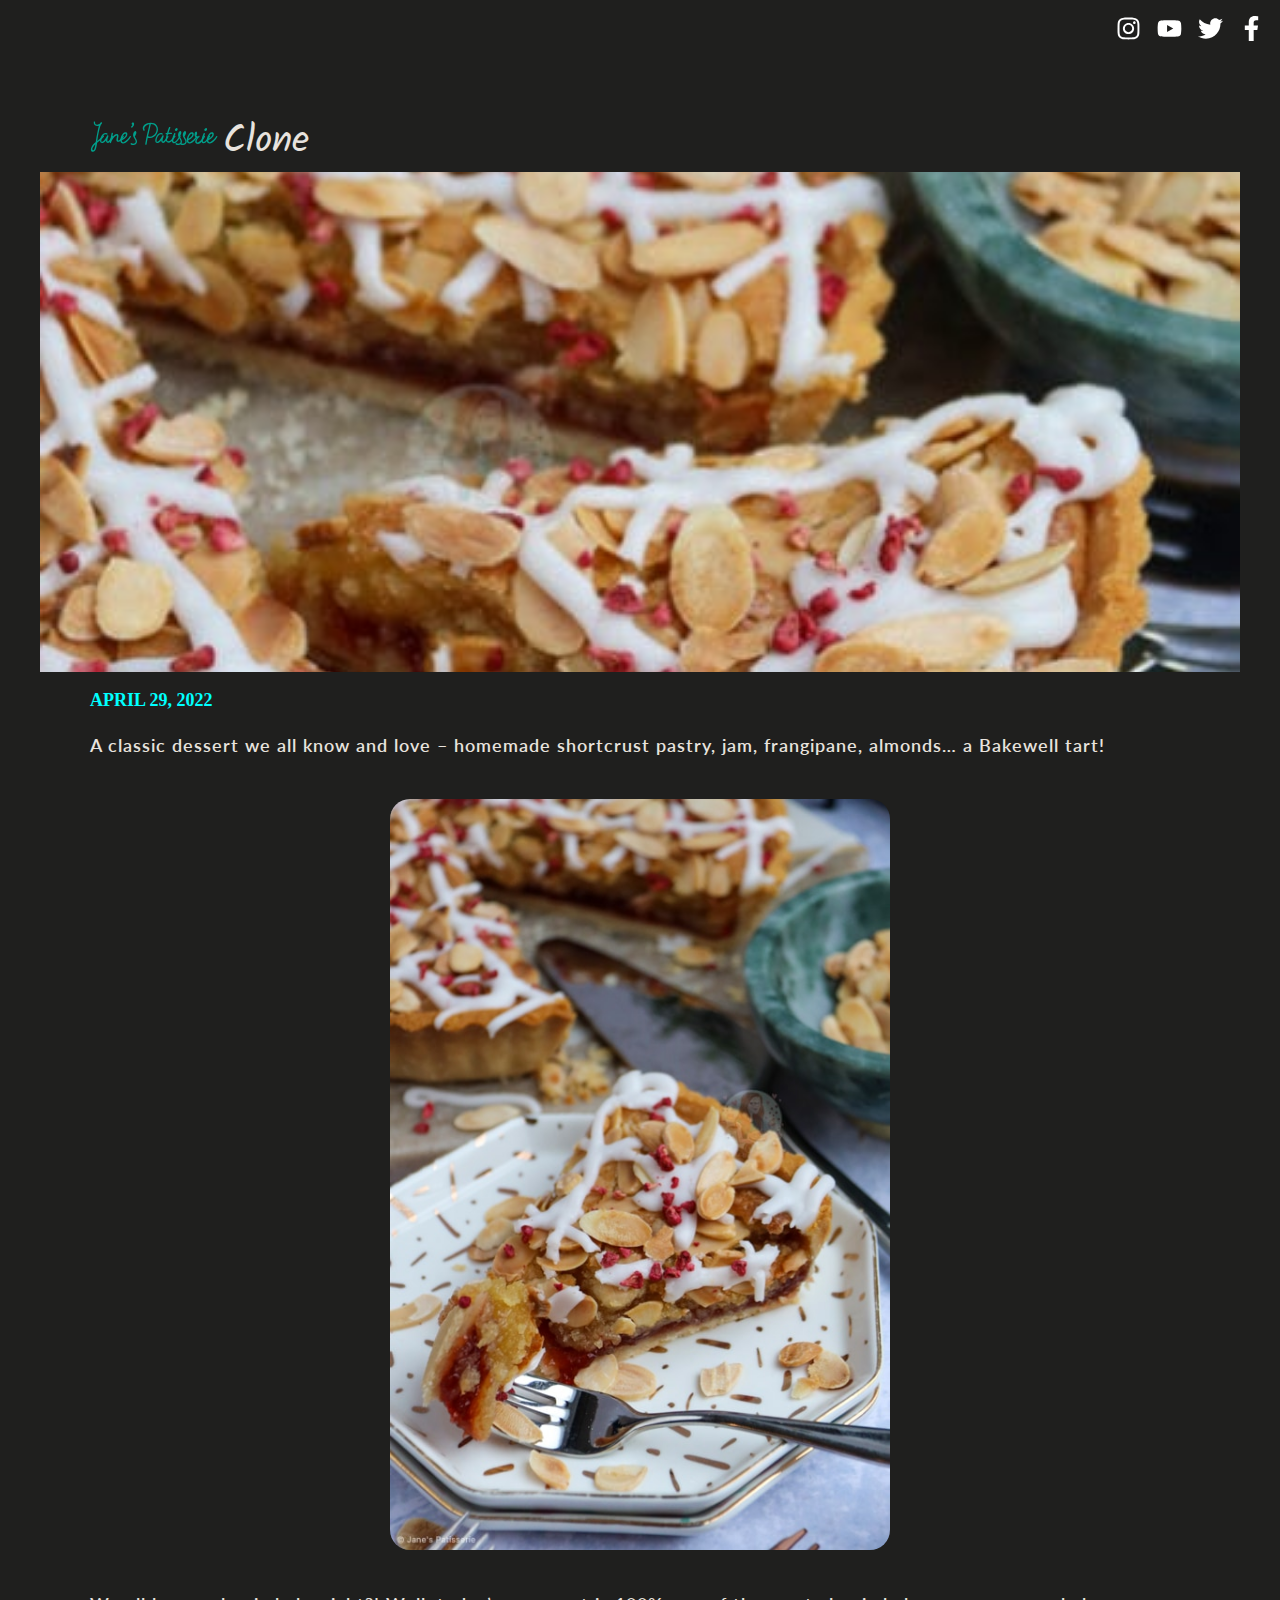
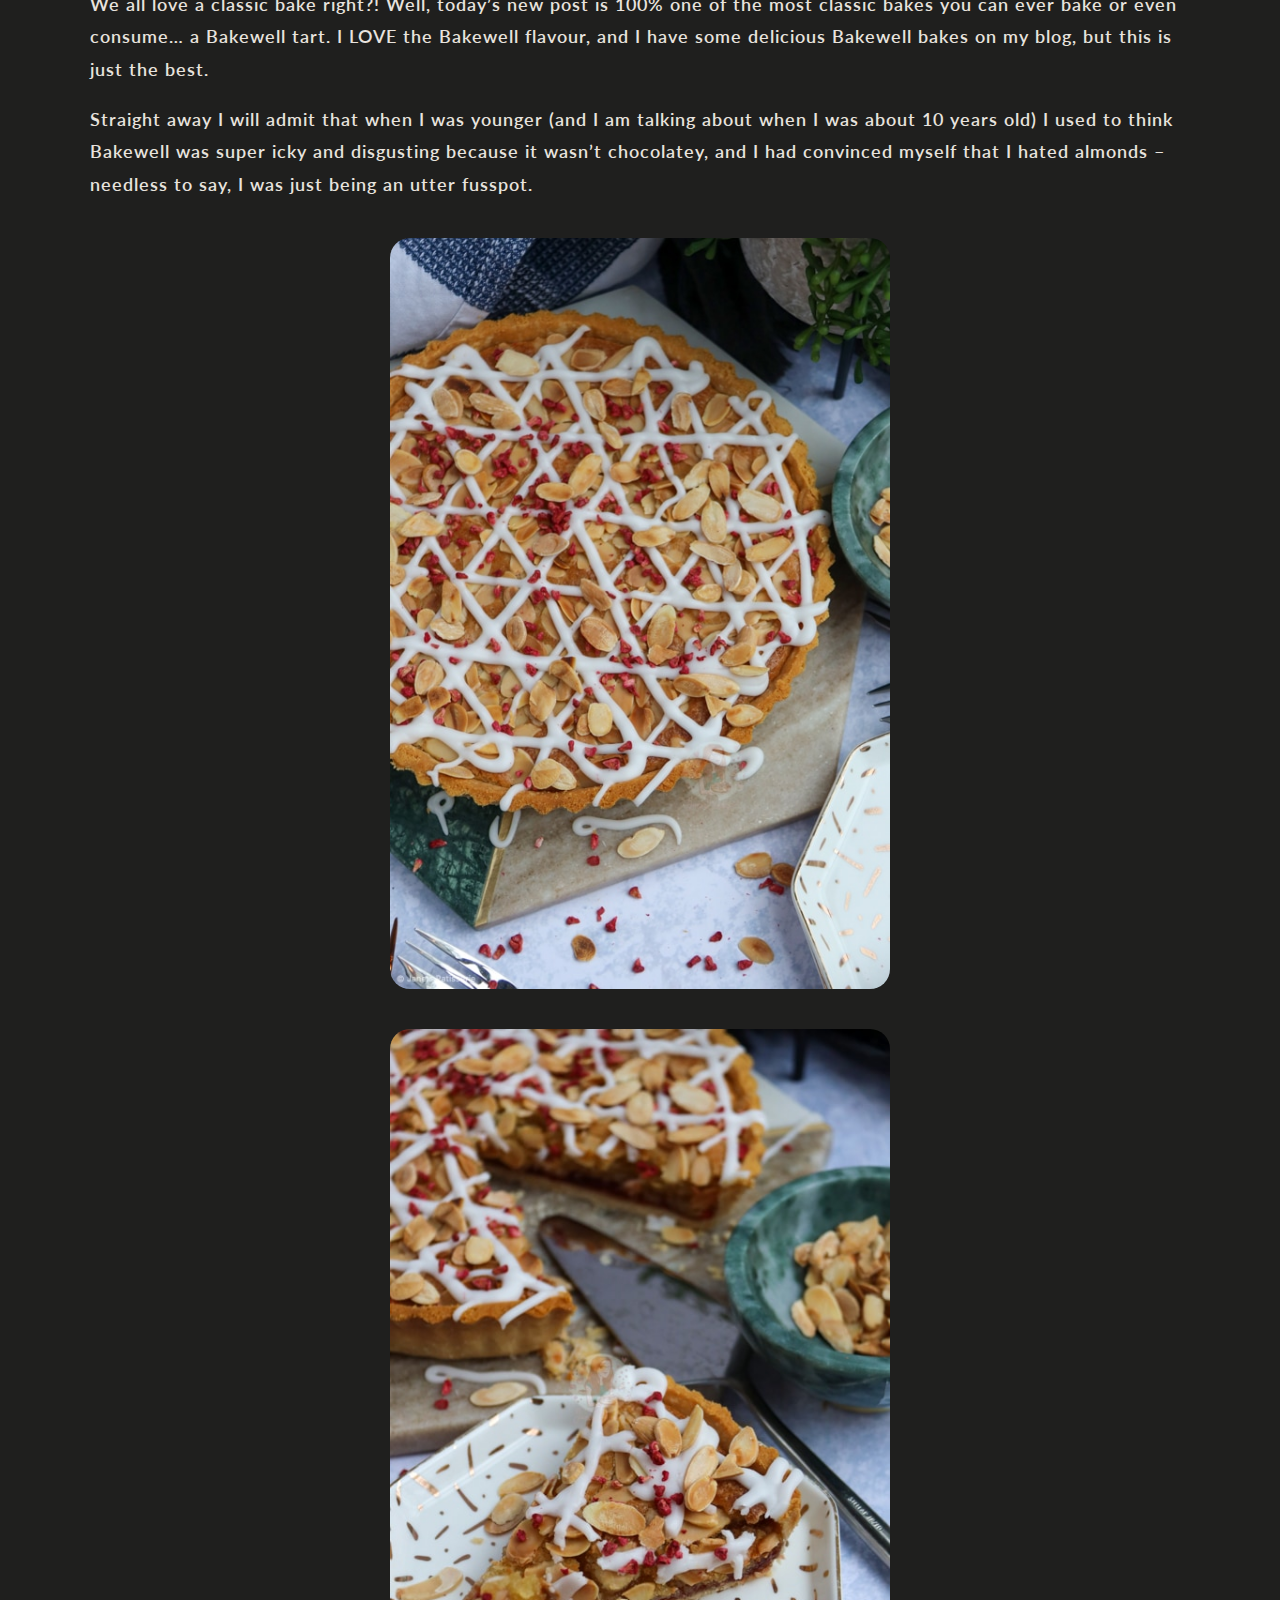
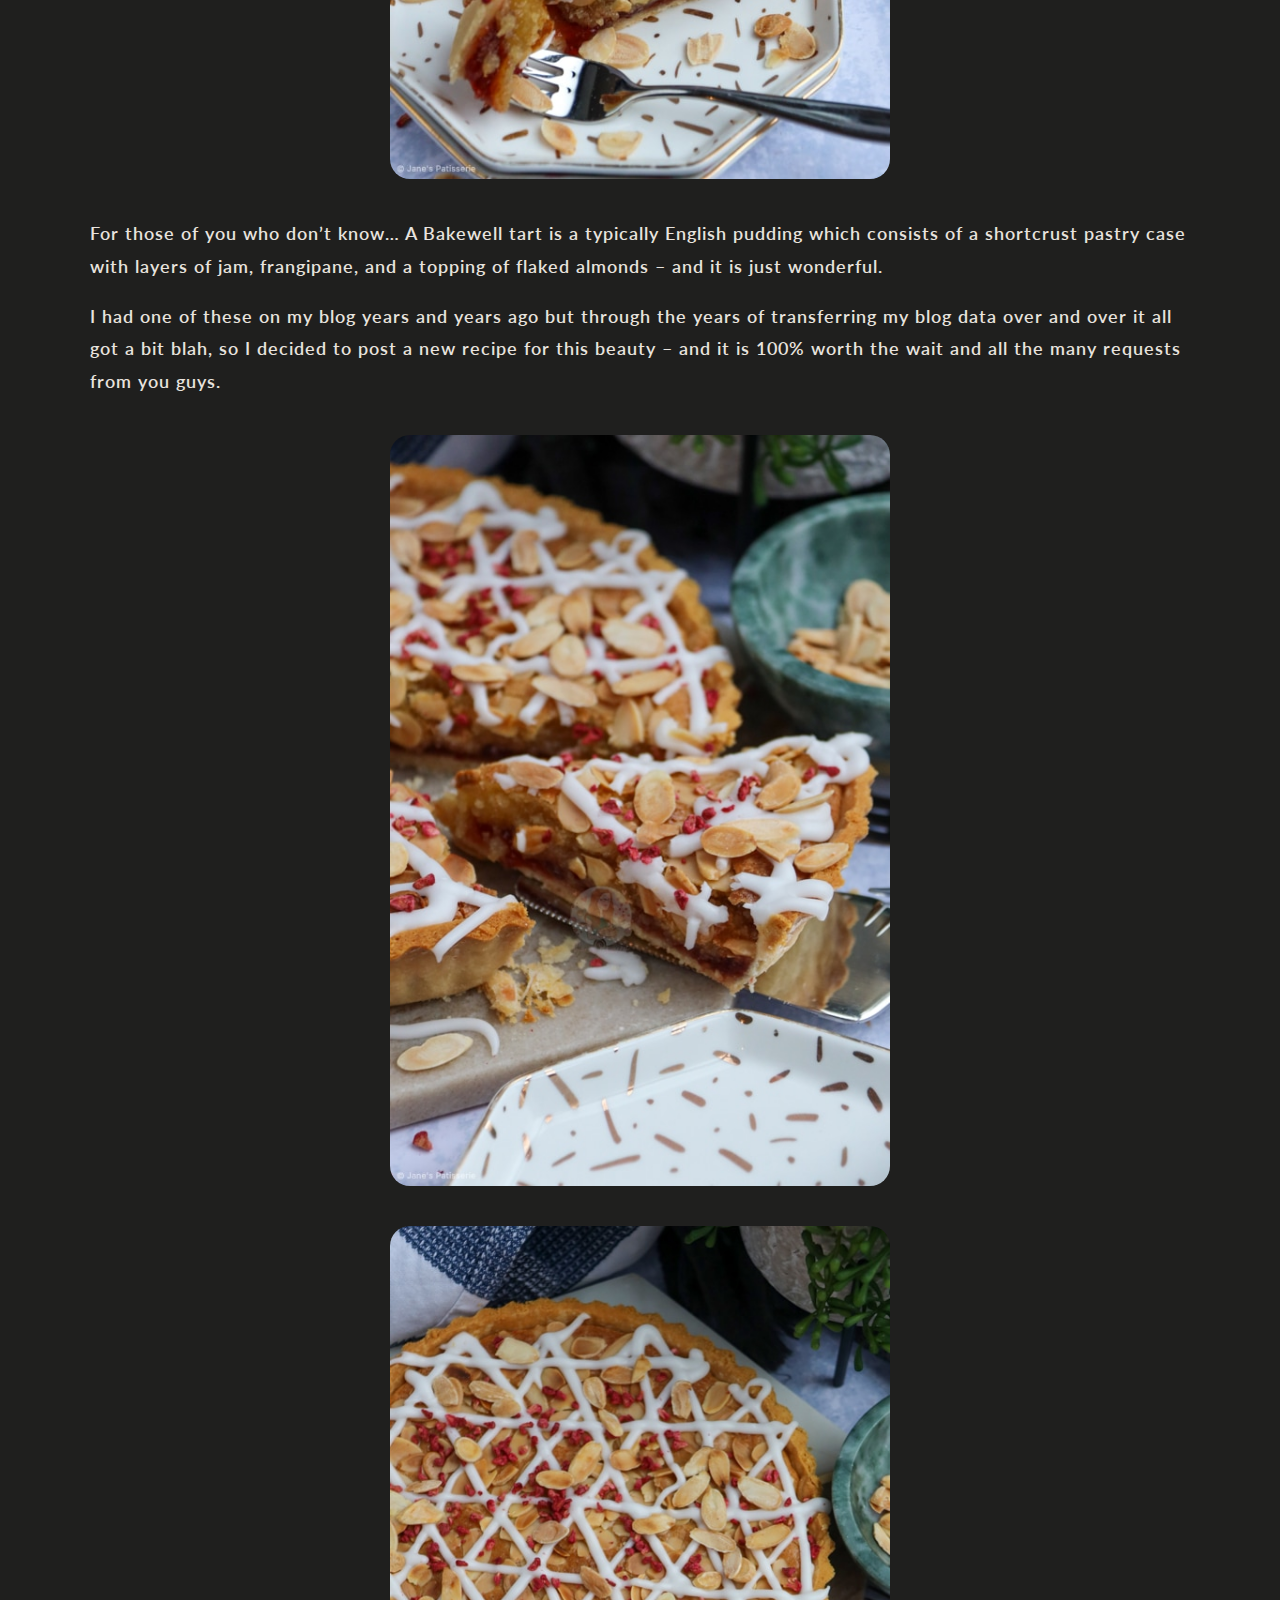
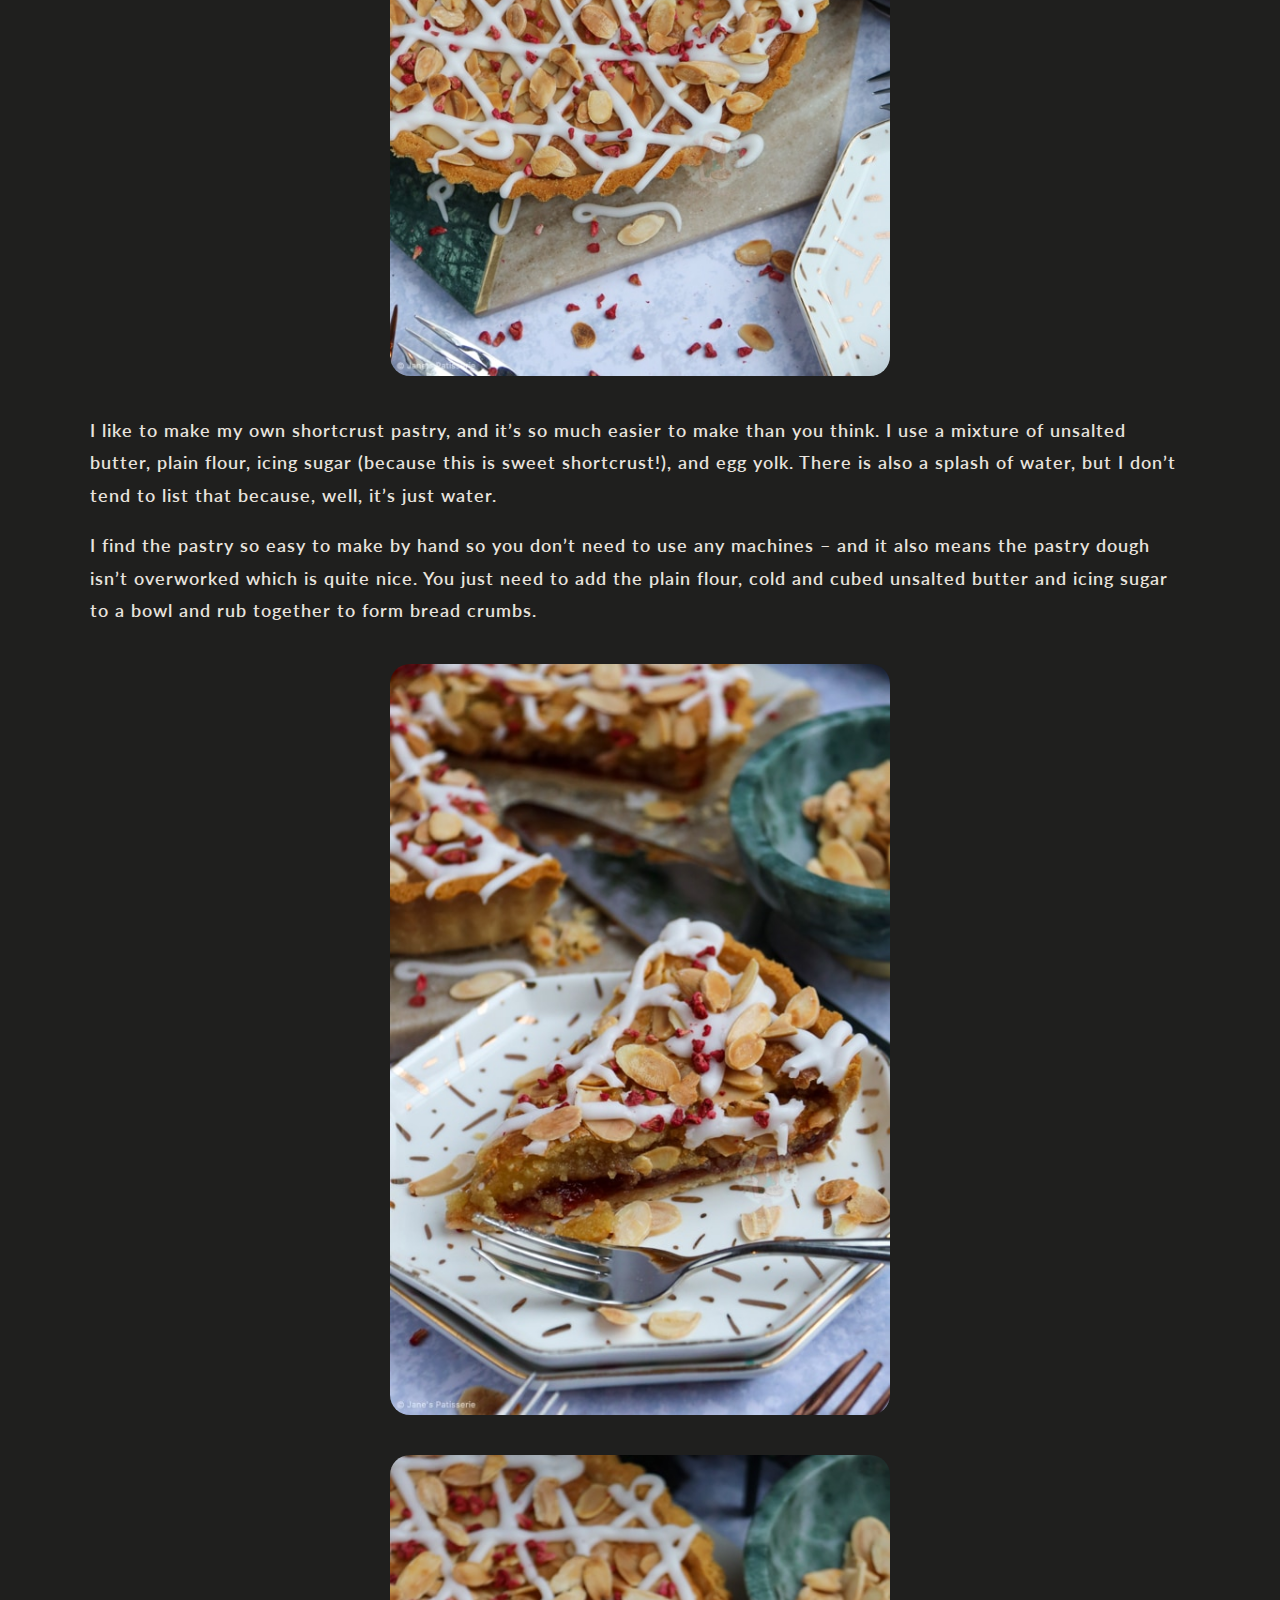
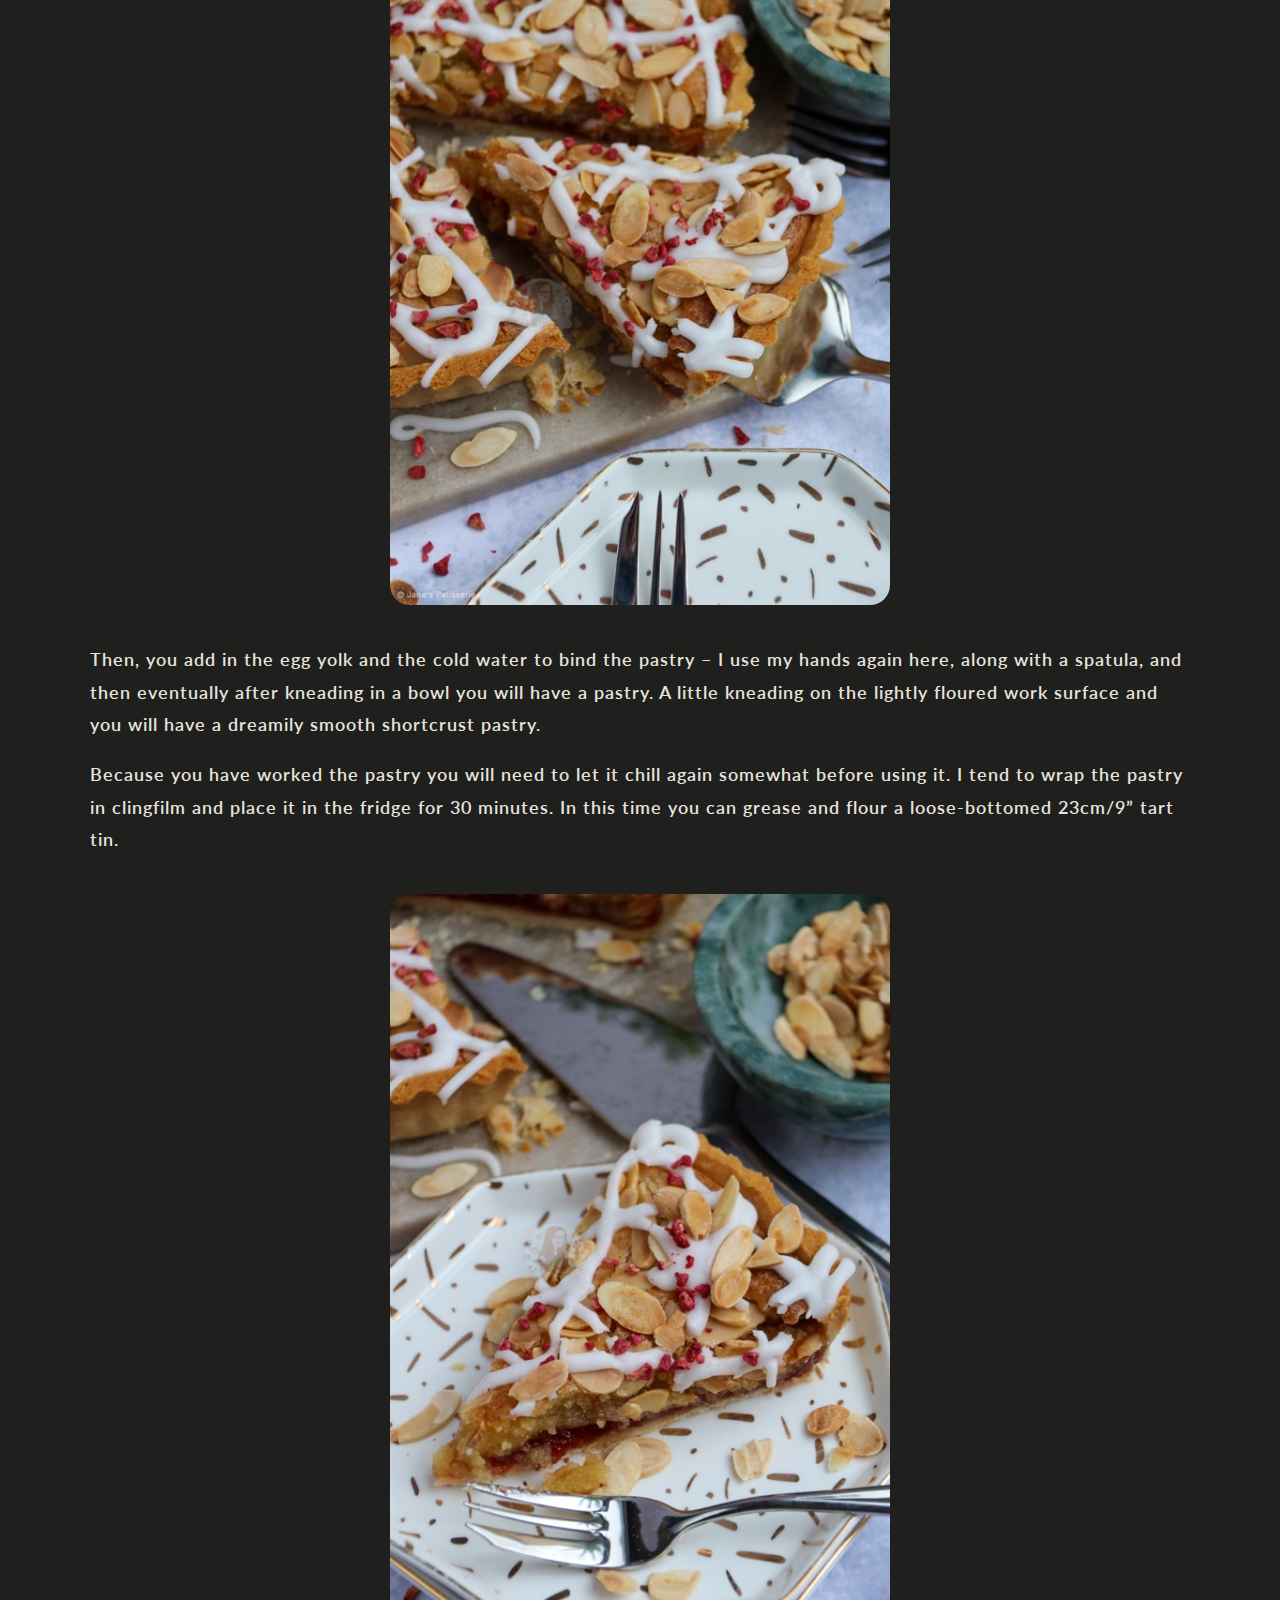
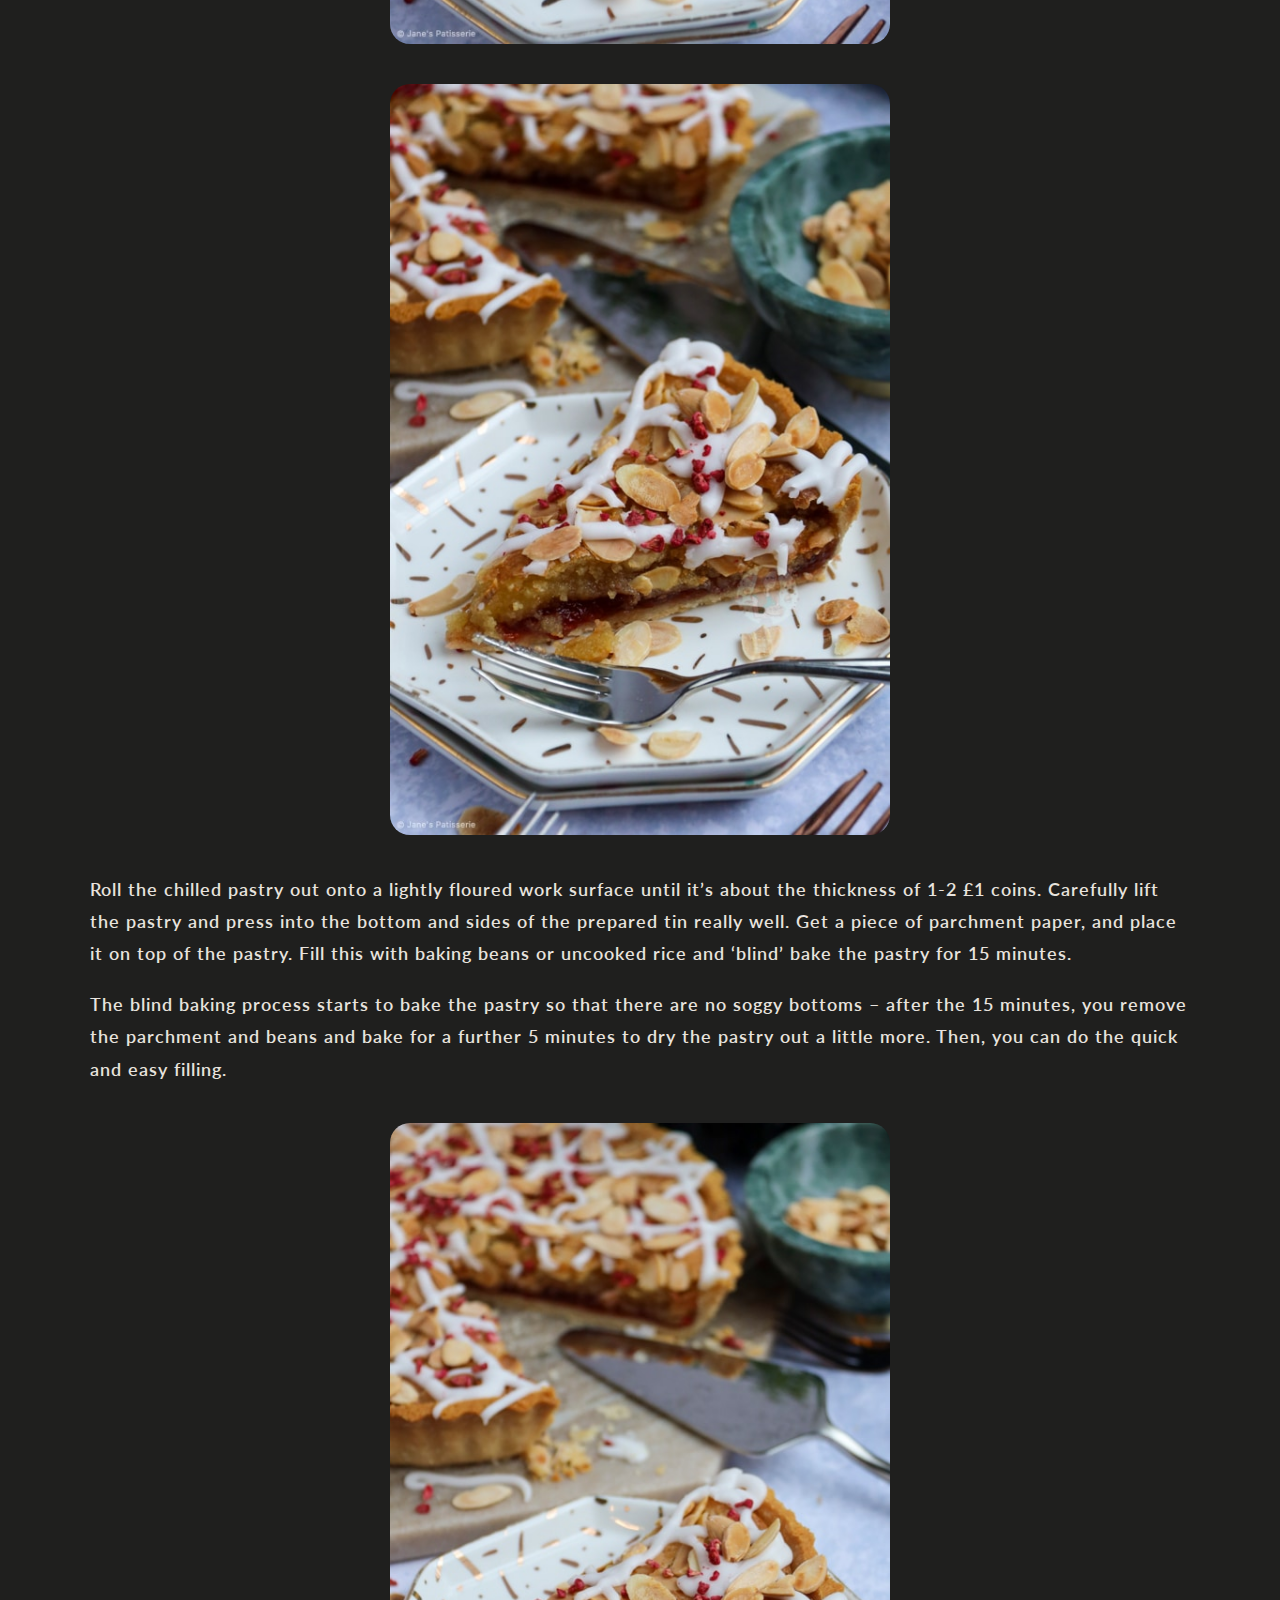
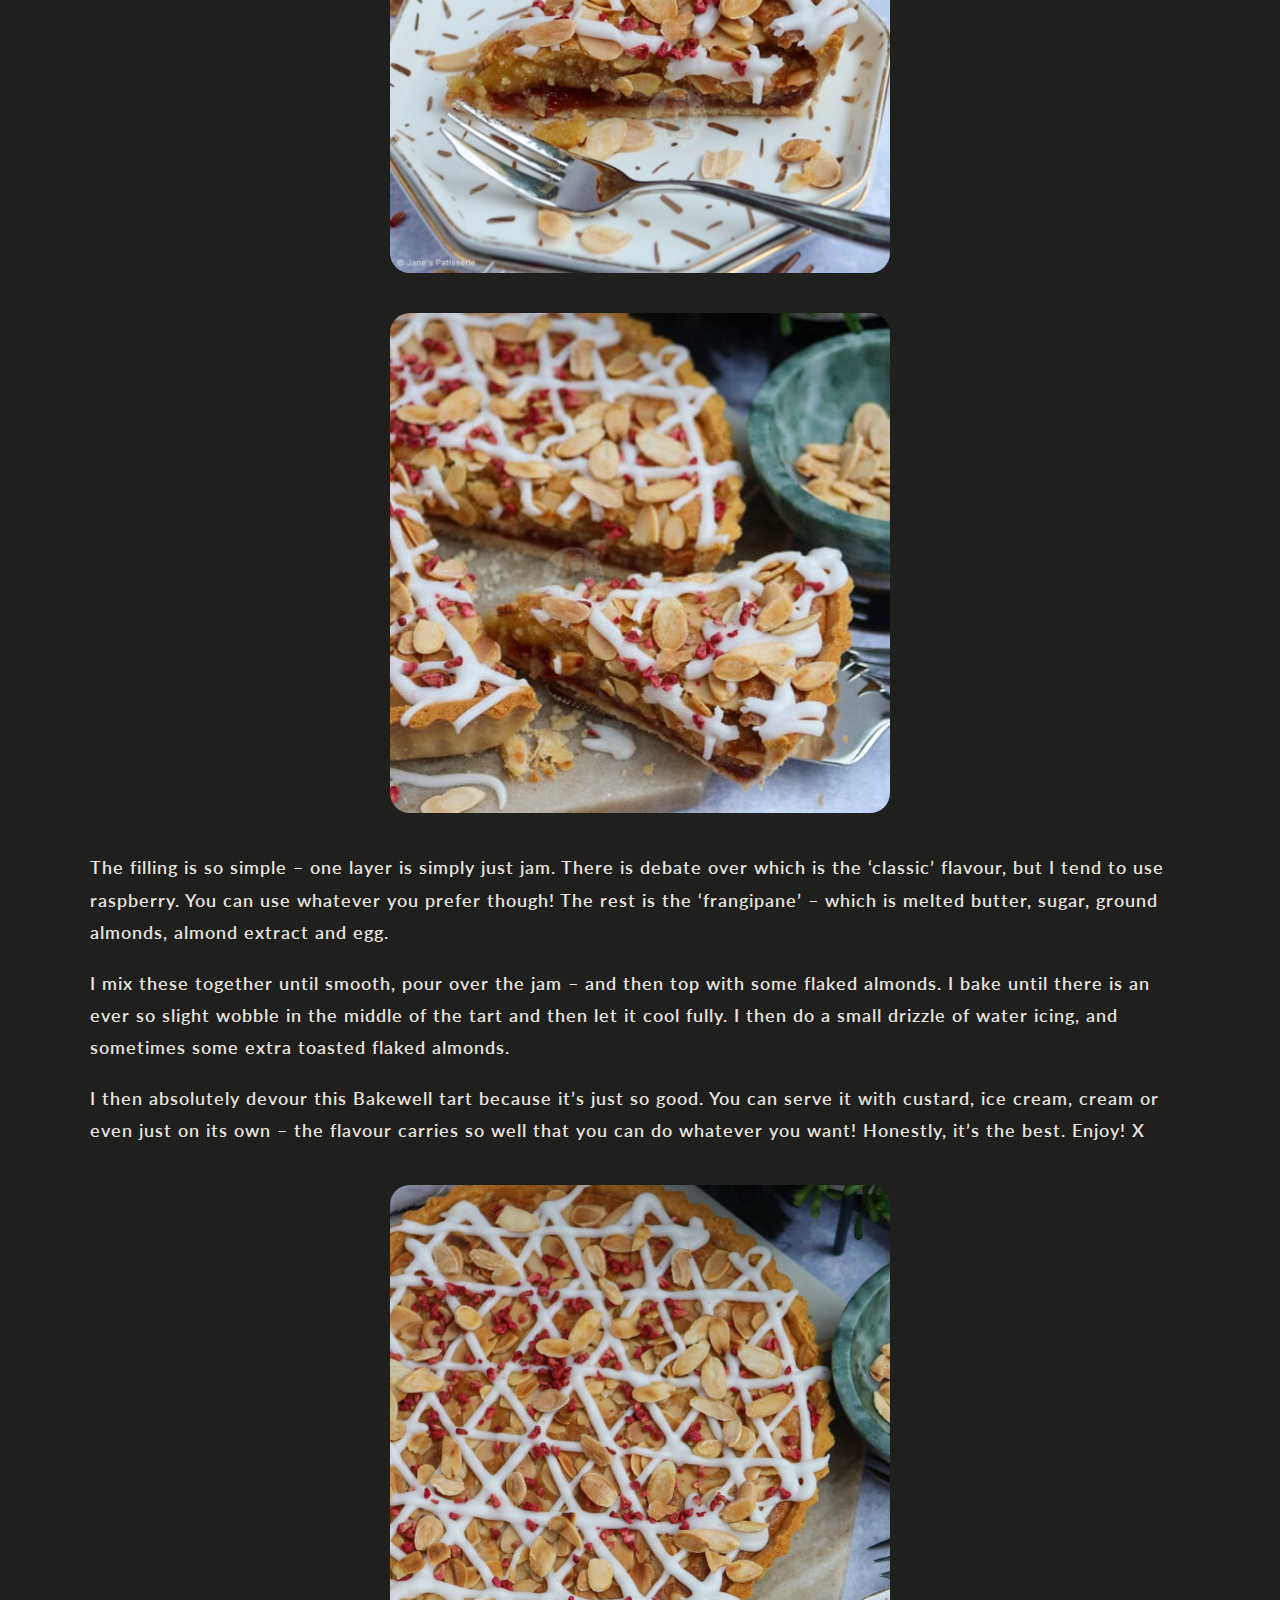
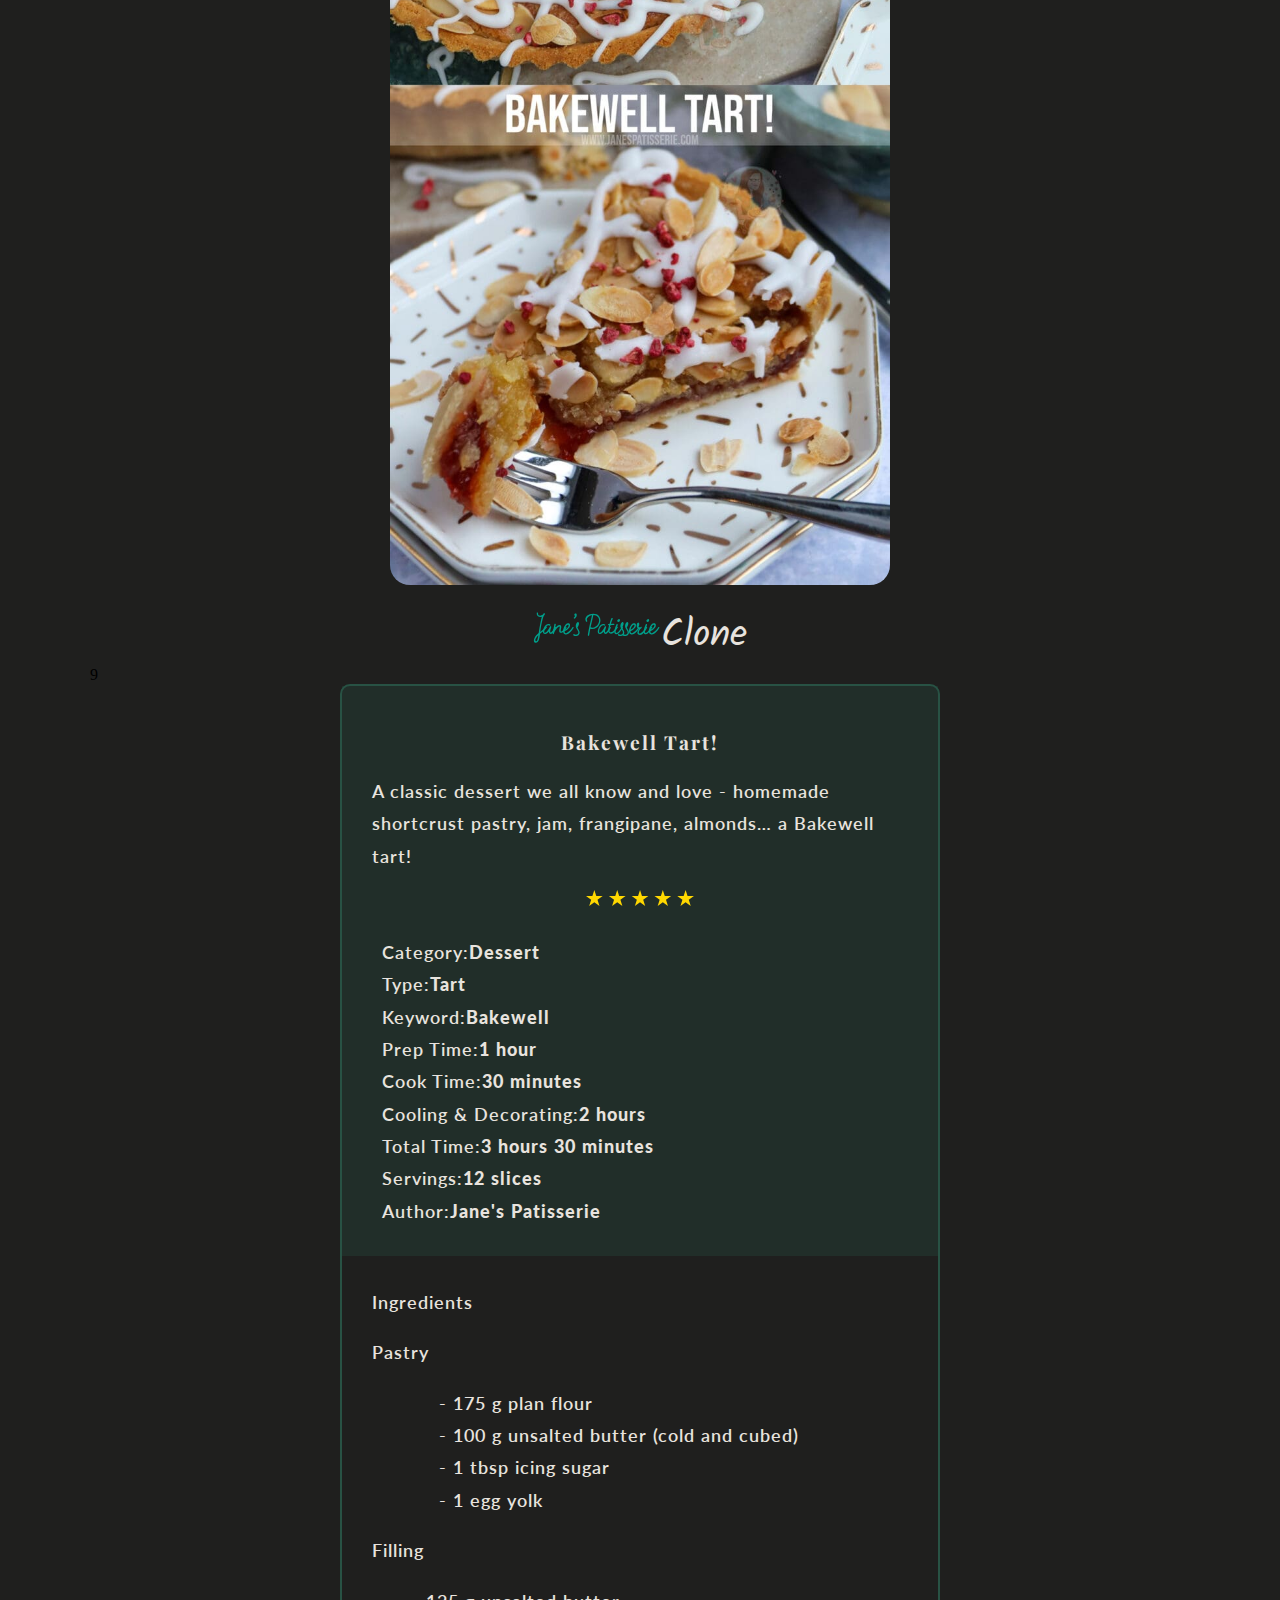
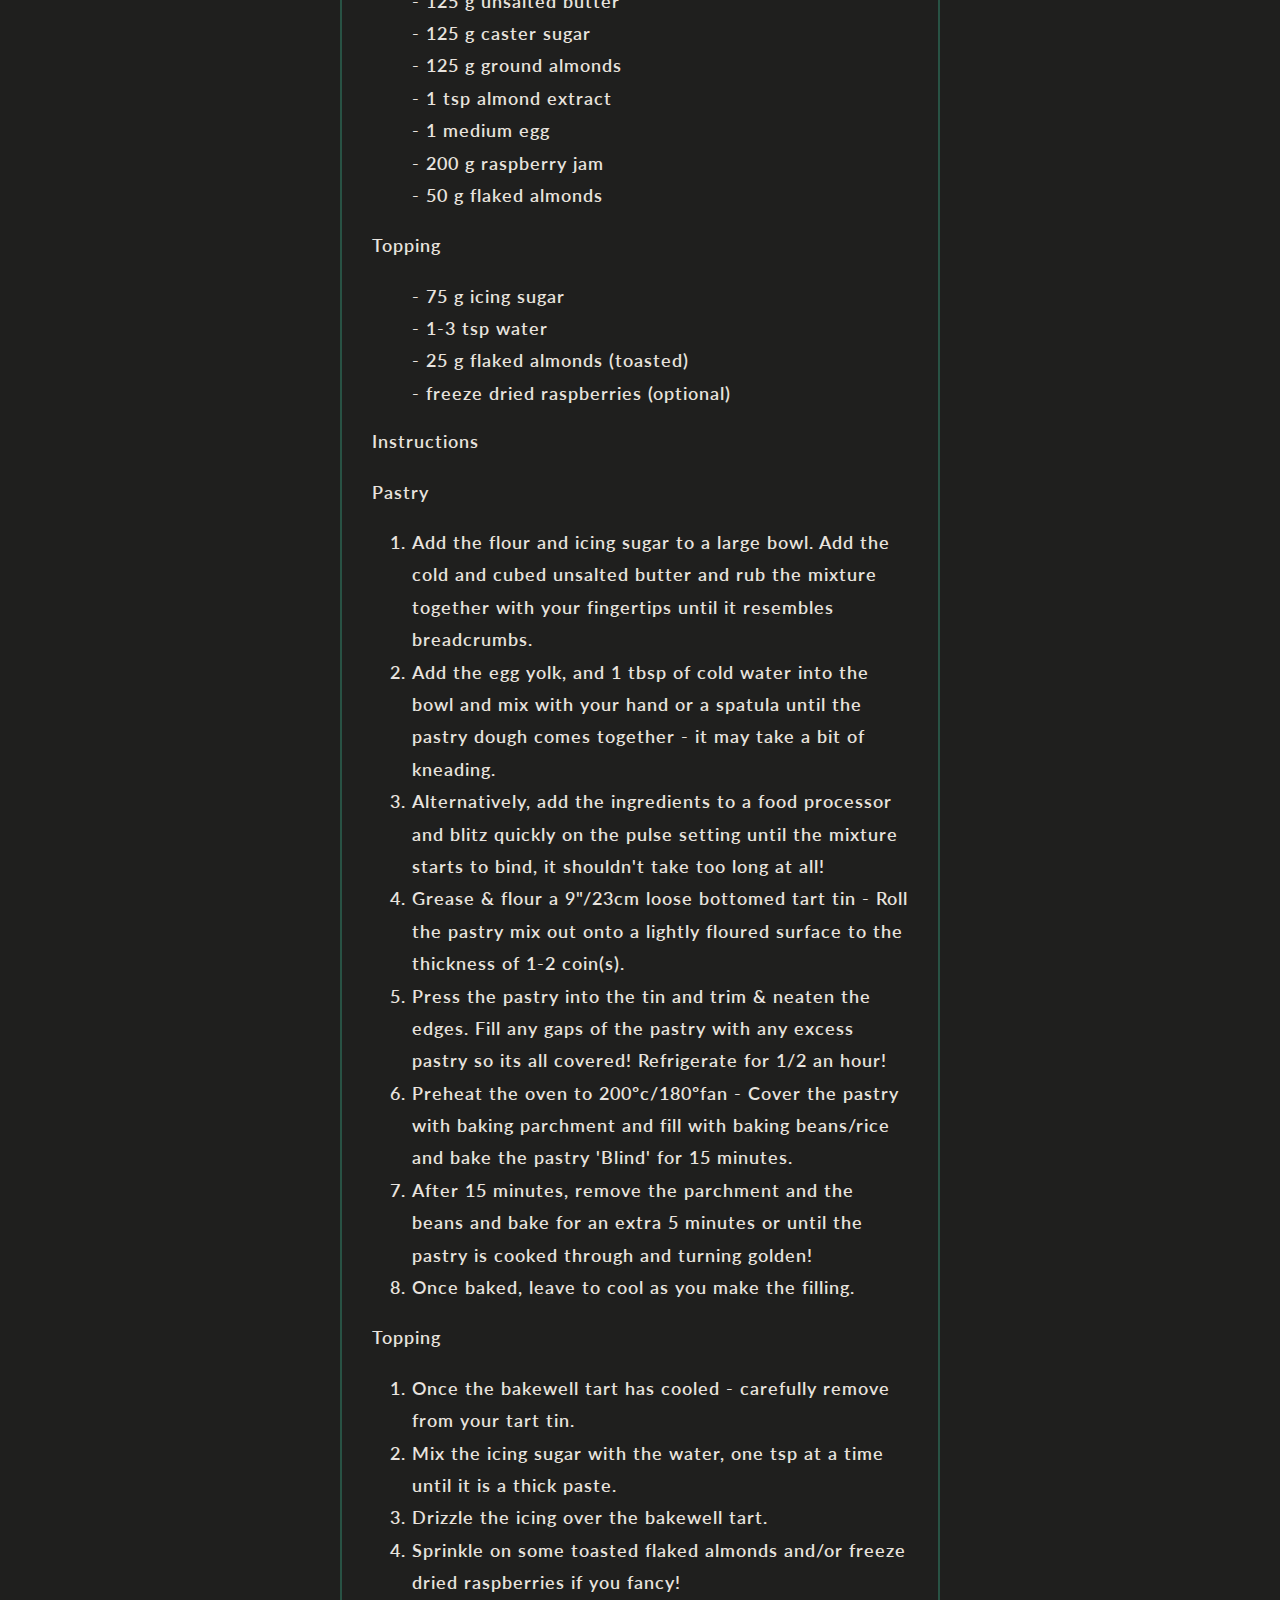
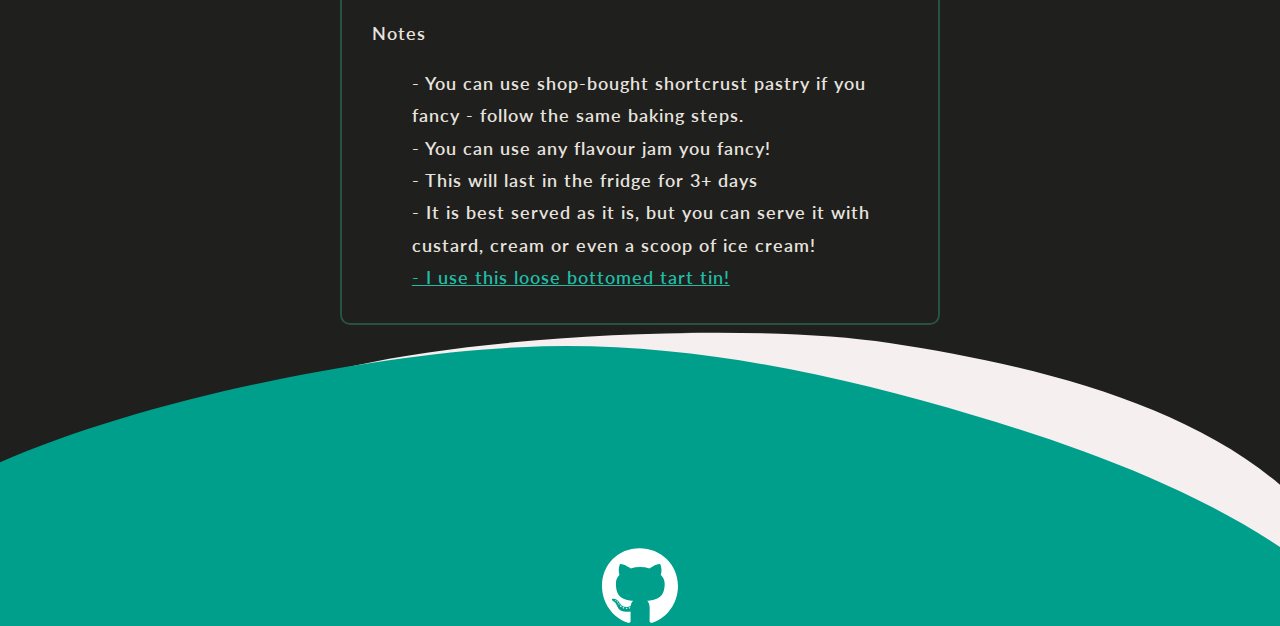
==== commit 7517eeb0: "adjust the size of the icons" ====
--- a/BakewellTart.html
+++ b/BakewellTart.html
@@ -12,10 +12,10 @@
         <div class="container3" style="width:100%">
             <div class="row">
                 <ul id="links">
-                    <li><a href="https://www.instagram.com/janespatisserie"><img src="image/instagram.svg" alt="instagram"></a></li>
-                    <li><a href="https://www.youtube.com/c/JanesPatisserieVlogs"><img src="image/youtube.svg" alt="youtube"></a></li>
-                    <li><a href="https://twitter.com/janespatisserie"><img src="image/twitter.svg" alt="twitter"></a></li>
-                    <li><a href="https://www.facebook.com/Janespatisserie/"><img src="image/facebook-f.svg" alt="facebook"/></a></li>
+                    <li><a href="https://www.instagram.com/janespatisserie"><img class="iconsize" src="image/instagram.svg" alt="instagram"></a></li>
+                    <li><a href="https://www.youtube.com/c/JanesPatisserieVlogs"><img class="iconsize" src="image/youtube.svg" alt="youtube"></a></li>
+                    <li><a href="https://twitter.com/janespatisserie"><img class="iconsize" src="image/twitter.svg" alt="twitter"></a></li>
+                    <li><a href="https://www.facebook.com/Janespatisserie/"><img class="iconsize" src="image/facebook-f.svg" alt="facebook"/></a></li>
                 </ul>
             </div>
         </div>
--- a/css/main.css
+++ b/css/main.css
@@ -111,9 +111,18 @@
 
 #links li {
   float: left;
-  width: 1.3vw;
-  min-width: 15px;
   margin-right: 1em;
+}
+
+.logo {
+  -webkit-box-pack: end;
+      -ms-flex-pack: end;
+          justify-content: flex-end;
+}
+
+.iconsize {
+  width: 25px;
+  height: 25px;
 }
 
 .container4 {
@@ -177,12 +186,6 @@
   background-color: #07886c;
 }
 
-.logo {
-  -webkit-box-pack: end;
-      -ms-flex-pack: end;
-          justify-content: flex-end;
-}
-
 .logo-size {
   height: 3vw;
   min-height: 30px;
@@ -258,6 +261,11 @@
   margin: 0%;
 }
 
+.logosize {
+  width: 20px;
+  height: 20px;
+}
+
 a:link, a:visited, a:hover, a:active {
   color: #000000;
   text-decoration: none;
